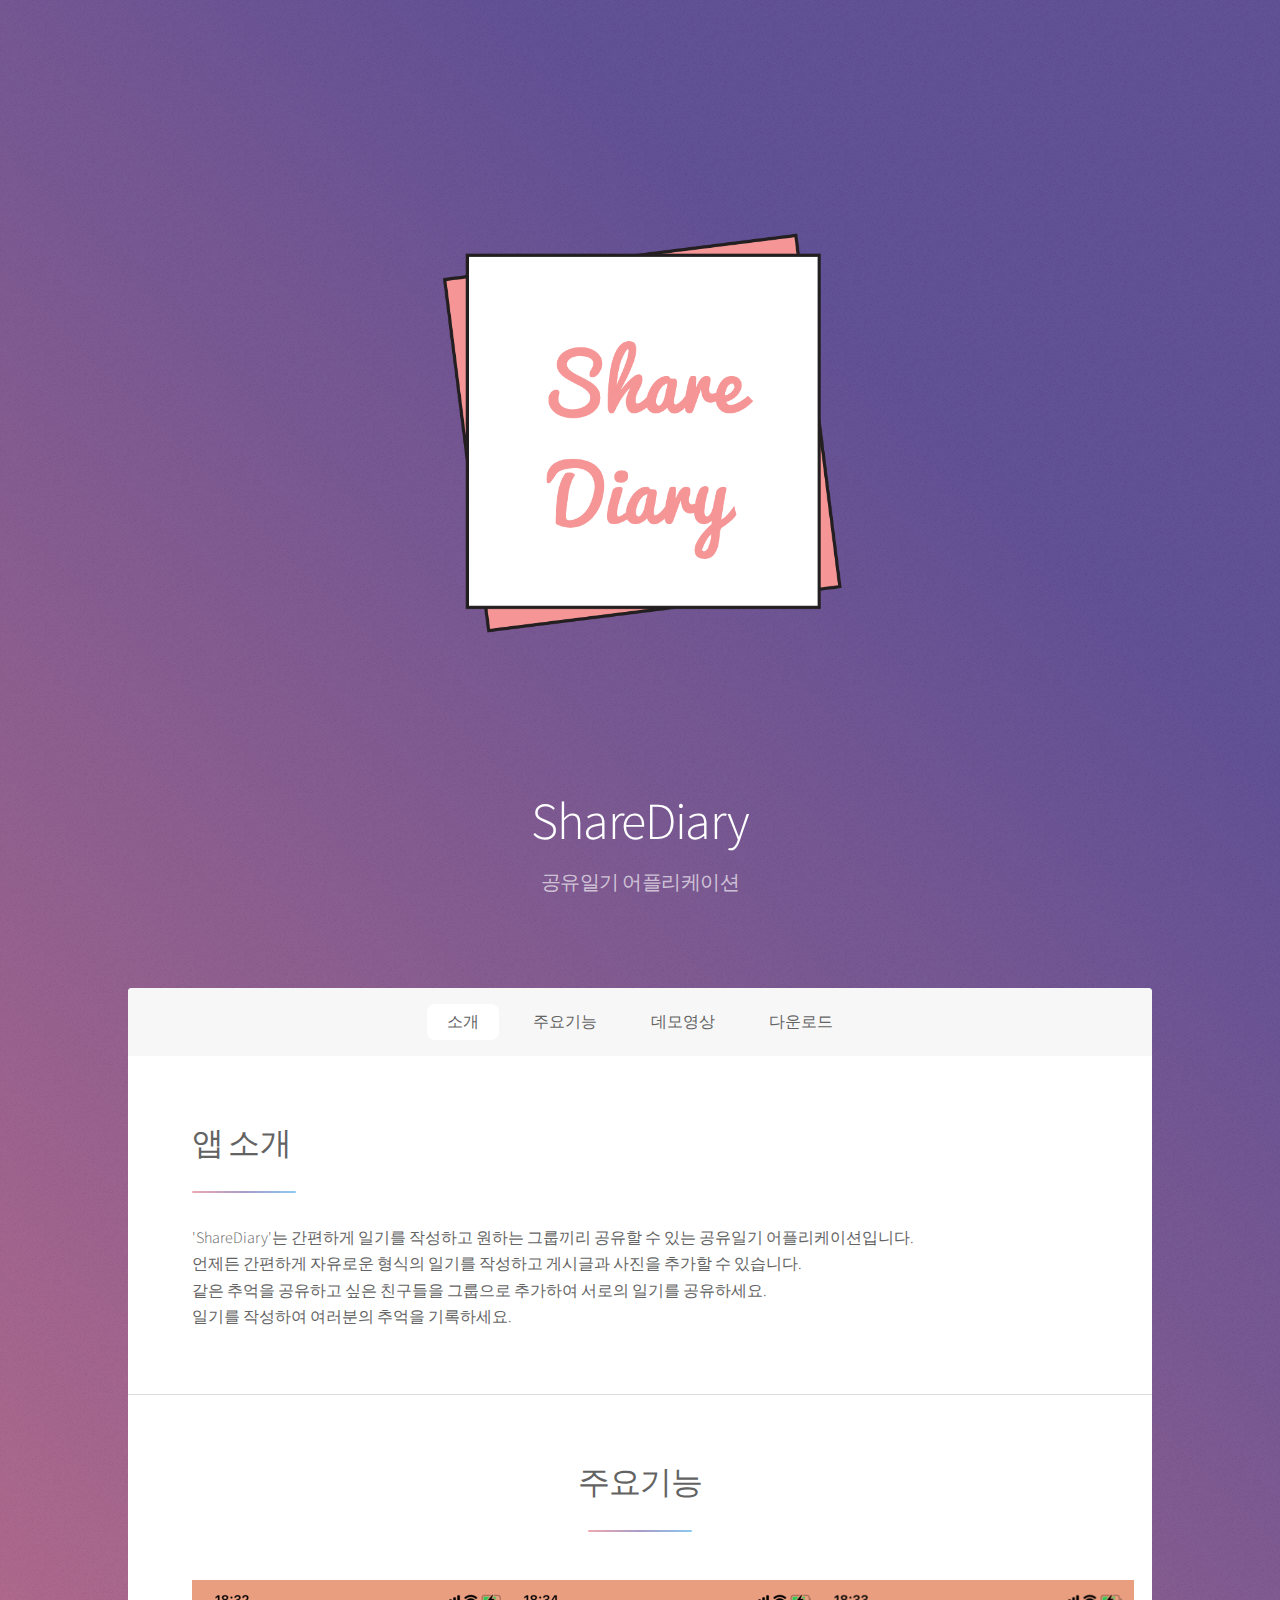
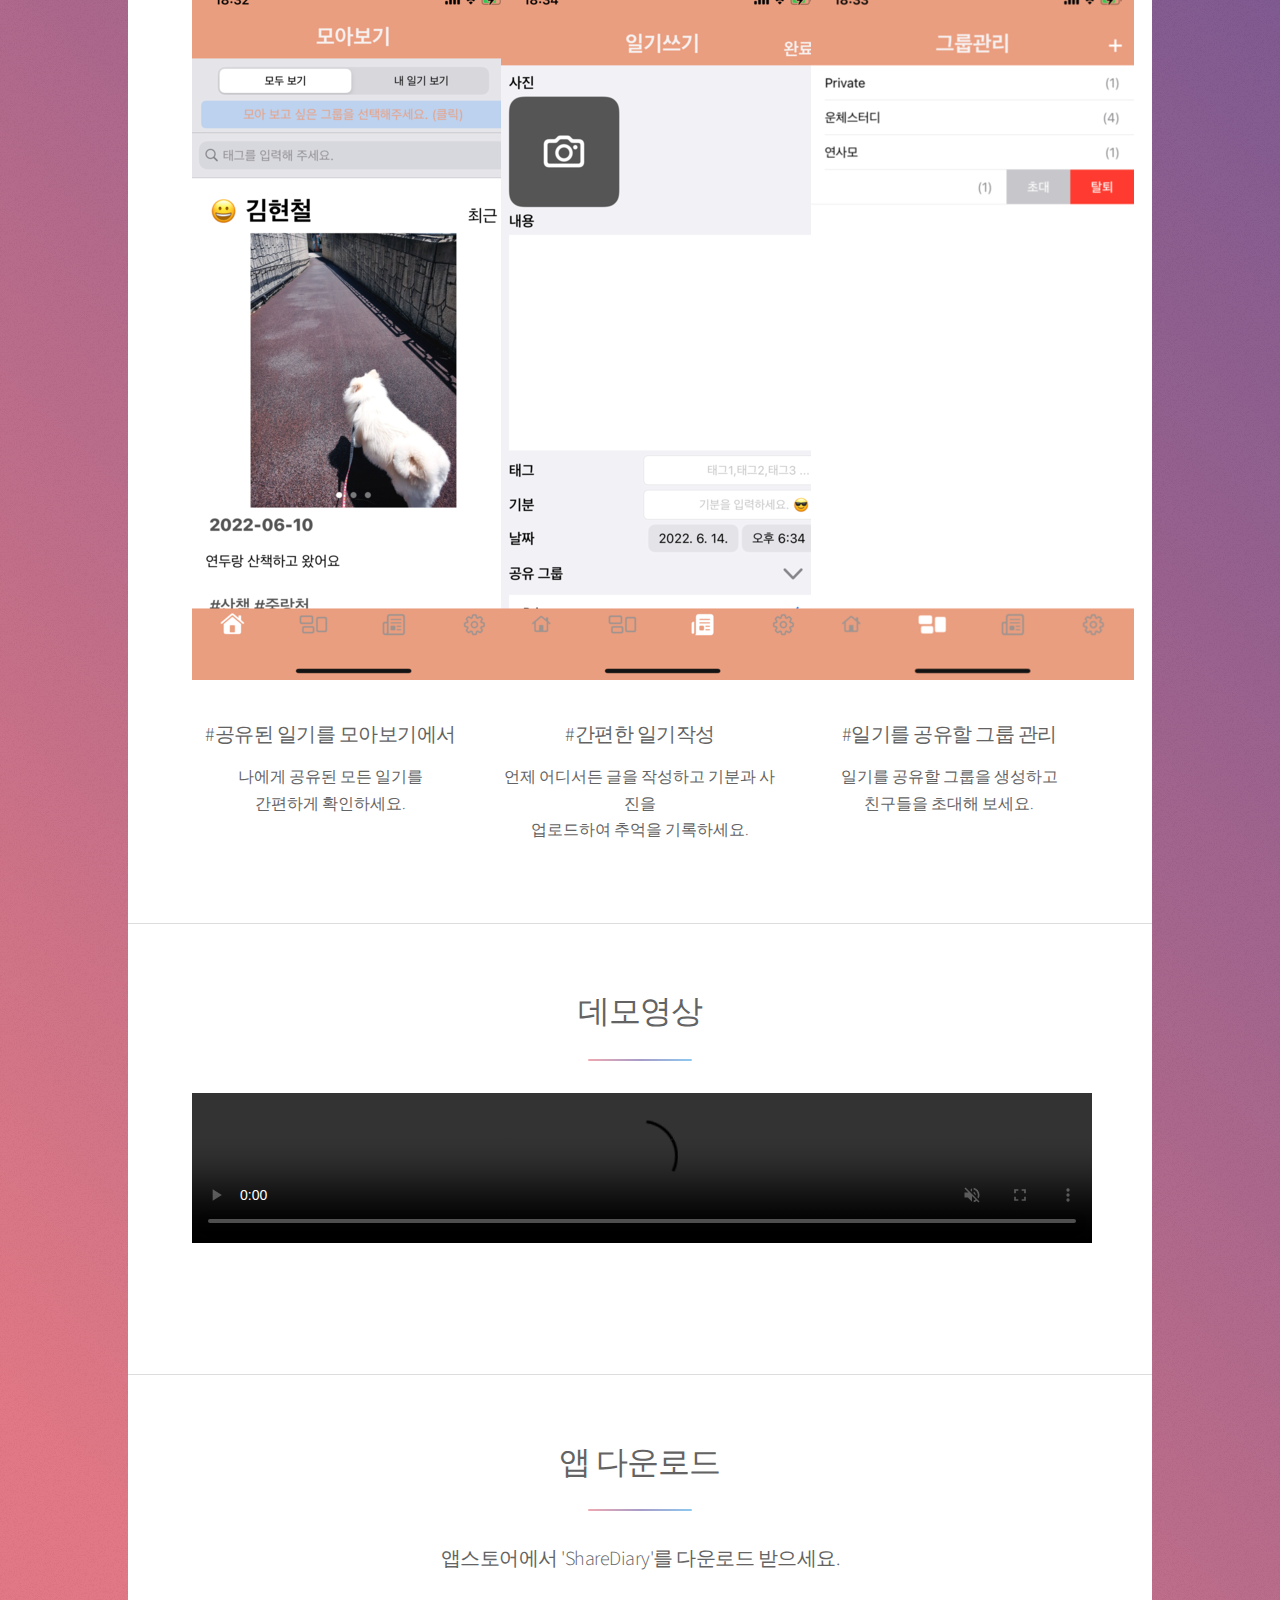
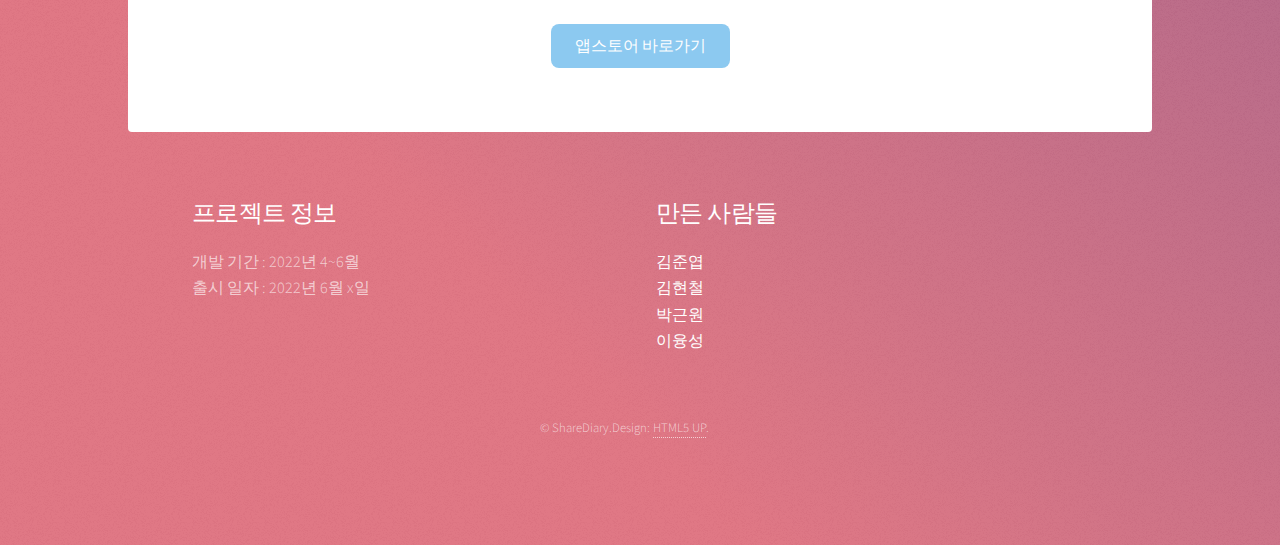
==== docs/index.html @ 9e8e5f3e "docs/html file commit" ====
<!DOCTYPE HTML>
<!--
	Stellar by HTML5 UP
	html5up.net | @ajlkn
	Free for personal and commercial use under the CCA 3.0 license (html5up.net/license)
-->
<html>
	<head>
		<title>ShareDiary</title>
		<meta charset="utf-8" />
		<meta name="viewport" content="width=device-width, initial-scale=1, user-scalable=no" />
		<link rel="stylesheet" href="assets/css/main.css" />
		<noscript><link rel="stylesheet" href="assets/css/noscript.css" /></noscript>
	</head>
	<body class="is-preload">
		<!-- Wrapper -->
			<div id="wrapper">

				<!-- Header -->
					<header id="header" class="alt">
						<span class="logo"><img src="images/appicon.png" alt="" /></span>
						<h1>ShareDiary</h1>
						<p>공유일기 어플리케이션</p>
					</header>

				<!-- Nav -->
					<nav id="nav">
						<ul>
							<li><a href="#intro" class="active">소개</a></li>
							<li><a href="#first">주요기능</a></li>
							<li><a href="#second">데모영상</a></li>
							<li><a href="#cta">다운로드</a></li>
						</ul>
					</nav>

				<!-- Main -->
					<div id="main">

						<!-- Introduction -->
							<section id="intro" class="main">
								<div class="spotlight">
									<div class="content">
										<header class="major">
											<h2>앱 소개</h2>
										</header>
										<p>'ShareDiary'는 간편하게 일기를 작성하고 원하는 그룹끼리 공유할 수 있는 공유일기 어플리케이션입니다.</br>
										언제든 간편하게 자유로운 형식의 일기를 작성하고 게시글과 사진을 추가할 수 있습니다.</br>
										같은 추억을 공유하고 싶은 친구들을 그룹으로 추가하여 서로의 일기를 공유하세요.</br>
										일기를 작성하여 여러분의 추억을 기록하세요.</br>
										</p>
										<!-- <ul class="actions">
											<li><a href="generic.html" class="button">Learn More</a></li>
										</ul> -->
									</div>
									<!-- <span class="image"><img src="images/titlelogotext.png" alt="" /></span> -->
								</div>
							</section>

						<!-- First Section -->
							<section id="first" class="main special">
								<header class="major">
									<h2>주요기능</h2>
								</header>
								<ul class="features">
									<li>
										<img src="images/home.png"></img>
										<p></p>
										<h3>#공유된 일기를 모아보기에서</h3>
										<p>나에게 공유된 모든 일기를</br> 간편하게 확인하세요.</br>
										</p>
									</li>
									<li>
										<img src="images/wright.png"></img>
										<p></p>
										<h3>#간편한 일기작성</h3>
										<p>언제 어디서든 글을 작성하고 기분과 사진을 </br>업로드하여 추억을 기록하세요.</br>
										</p>
									</li>
									<li>
										<img src="images/group.png"></img>
										<p></p>
										<h3>#일기를 공유할 그룹 관리</h3>
										<p>일기를 공유할 그룹을 생성하고</br>친구들을 초대해 보세요.</br>
										</p>
									</li>
								</ul>
								<footer class="major">
									<!-- <ul class="actions special">
										<li><a href="generic.html" class="button">Learn More</a></li>
									</ul> -->
								</footer>
							</section>

						<!-- Second Section -->
							<section id="second" class="main special">
								<header class="major">
									<h2>데모영상</h2>
									<p>
										<video src="images/ShareDiary_demo.mp4" muted="" controls="" loop="" width="900">
										</video>
									</p>
								<!-- </header>
								<ul class="statistics">
									<li class="style1">
										<span class="icon solid fa-code-branch"></span>
										<strong>9,999</strong> 장점1
									</li>
									<li class="style2">
										<span class="icon fa-folder-open"></span>
										<strong>9,999</strong> 장점2
									</li>
									<li class="style3">
										<span class="icon solid fa-signal"></span>
										<strong>9,999</strong> 장점3
									</li>
									<li class="style4">
										<span class="icon solid fa-laptop"></span>
										<strong>9,999</strong> 장점4
									</li>
									<li class="style5">
										<span class="icon fa-gem"></span>
										<strong>9,999</strong> 장점5
									</li>
								</ul> -->
								<p class="content"></p>
								<footer class="major">
									<!-- <ul class="actions special">
										<li><a href="generic.html" class="button">Learn More</a></li>
									</ul> -->
								</footer>
							</section>

						<!-- Get Started -->
							<section id="cta" class="main special">
								<header class="major">
									<h2>앱 다운로드</h2>
									<p>앱스토어에서 'ShareDiary'를 다운로드 받으세요.</br>
								</header>
								<footer class="major">
									<ul class="actions special">
										<li><a href="https://www.apple.com/kr/app-store/" class="button primary">앱스토어 바로가기</a></li>
										<!-- <li><a href="generic.html" class="button">추가정보(없음)</a></li> -->
									</ul>
								</footer>
							</section>

					</div>

				<!-- Footer -->
					<footer id="footer">
						<section>
							<h2>프로젝트 정보</h2>
							<p>개발 기간 : 2022년 4~6월</br>
							출시 일자 : 2022년 6월 x일 
							</p>
							<!-- <ul class="actions">
								<li><a href="generic.html" class="button">Learn More</a></li>
							</ul> -->
						</section>
						<section>
							<h2>만든 사람들</h2>
							<dl class="alt">
								<dt>김준엽</dt>
								<dt>김현철</dt>
								<dt>박근원</dt>
								<dt>이융성</dt>
							</dl>
							<ul class="icons">
								<!-- <li><a href="#" class="icon brands fa-twitter alt"><span class="label">Twitter</span></a></li>
								<li><a href="#" class="icon brands fa-facebook-f alt"><span class="label">Facebook</span></a></li>
								<li><a href="#" class="icon brands fa-instagram alt"><span class="label">Instagram</span></a></li> -->
								<!-- <li><a href="#" class="icon brands fa-github alt"><span class="label">GitHub</span></a></li> -->
								<!-- <li><a href="#" class="icon brands fa-dribbble alt"><span class="label">Dribbble</span></a></li> -->
							</ul>
						</section>
						<p class="copyright">&copy; ShareDiary.Design: <a href="https://html5up.net">HTML5 UP</a>.</p>
					</footer>

			</div>

		<!-- Scripts -->
			<script src="assets/js/jquery.min.js"></script>
			<script src="assets/js/jquery.scrollex.min.js"></script>
			<script src="assets/js/jquery.scrolly.min.js"></script>
			<script src="assets/js/browser.min.js"></script>
			<script src="assets/js/breakpoints.min.js"></script>
			<script src="assets/js/util.js"></script>
			<script src="assets/js/main.js"></script>

	</body>
</html>
---- docs/assets/css/main.css ----
@import url(fontawesome-all.min.css);
@import 'https://fonts.googleapis.com/css?family=Source+Sans+Pro:300,400';

/*
	Stellar by HTML5 UP
	html5up.net | @ajlkn
	Free for personal and commercial use under the CCA 3.0 license (html5up.net/license)
*/

html, body, div, span, applet, object,
iframe, h1, h2, h3, h4, h5, h6, p, blockquote,
pre, a, abbr, acronym, address, big, cite,
code, del, dfn, em, img, ins, kbd, q, s, samp,
small, strike, strong, sub, sup, tt, var, b,
u, i, center, dl, dt, dd, ol, ul, li, fieldset,
form, label, legend, table, caption, tbody,
tfoot, thead, tr, th, td, article, aside,
canvas, details, embed, figure, figcaption,
footer, header, hgroup, menu, nav, output, ruby,
section, summary, time, mark, audio, video {
	margin: 0;
	padding: 0;
	/* border: 0; */
	font-size: 100%;
	font: inherit;
	vertical-align: baseline;
	}

article, aside, details, figcaption, figure,
footer, header, hgroup, menu, nav, section {
	display: block;}

body {
	line-height: 1;
}

ol, ul {
	list-style: none;
}

blockquote, q {
	quotes: none;
}

	blockquote:before, blockquote:after, q:before, q:after {
		content: '';
		content: none;
	}

table {
	border-collapse: collapse;
	border-spacing: 0;
}

body {
	-webkit-text-size-adjust: none;
}

mark {
	background-color: transparent;
	color: inherit;
}

input::-moz-focus-inner {
	border: 0;
	padding: 0;
}

input, select, textarea {
	-moz-appearance: none;
	-webkit-appearance: none;
	-ms-appearance: none;
	appearance: none;
}

/* Basic */

	@-ms-viewport {
		width: device-width;
	}

	body {
		-ms-overflow-style: scrollbar;
	}

	@media screen and (max-width: 480px) {

		html, body {
			min-width: 320px;
		}

	}

	html {
		box-sizing: border-box;
	}

	*, *:before, *:after {
		box-sizing: inherit;
	}

	body {
		background-color: #935d8c;
		background-image: url("images/overlay.png"), -moz-linear-gradient(45deg, #e37682 15%, #5f4d93 85%);
		background-image: url("images/overlay.png"), -webkit-linear-gradient(45deg, #e37682 15%, #5f4d93 85%);
		background-image: url("images/overlay.png"), -ms-linear-gradient(45deg, #e37682 15%, #5f4d93 85%);
		background-image: url("images/overlay.png"), linear-gradient(45deg, #e37682 15%, #5f4d93 85%);
	}

		body.is-preload *, body.is-preload *:before, body.is-preload *:after {
			-moz-animation: none !important;
			-webkit-animation: none !important;
			-ms-animation: none !important;
			animation: none !important;
			-moz-transition: none !important;
			-webkit-transition: none !important;
			-ms-transition: none !important;
			transition: none !important;
		}

/* Type */

	body {
		background-color: rgb(255 255 255 / 50%);
		color: rgba(255, 255, 255, 0.65);
	}

	body, input, select, textarea {
		font-family: "Source Sans Pro", Helvetica, sans-serif;
		font-size: 17pt;
		font-weight: 300;
		line-height: 1.65;
	}

		@media screen and (max-width: 1680px) {

			body, input, select, textarea {
				font-size: 14pt;
			}

		}

		@media screen and (max-width: 1280px) {

			body, input, select, textarea {
				font-size: 12pt;
			}

		}

		@media screen and (max-width: 360px) {

			body, input, select, textarea {
				font-size: 11pt;
			}

		}

	a {
		-moz-transition: color 0.2s ease, border-bottom 0.2s ease;
		-webkit-transition: color 0.2s ease, border-bottom 0.2s ease;
		-ms-transition: color 0.2s ease, border-bottom 0.2s ease;
		transition: color 0.2s ease, border-bottom 0.2s ease;
		text-decoration: none;
		border-bottom: dotted 1px;
		color: inherit;
	}

		a:hover {
			border-bottom-color: transparent;
		}

	strong, b {
		font-weight: 400;
	}

	em, i {
		font-style: italic;
	}

	p {
		margin: 0 0 2em 0;
	}

		p.content {
			-moz-columns: 20em 2;
			-webkit-columns: 20em 2;
			-ms-columns: 20em 2;
			columns: 20em 2;
			-moz-column-gap: 2em;
			-webkit-column-gap: 2em;
			-ms-column-gap: 2em;
			column-gap: 2em;
			text-align: justify;
		}

	h1, h2, h3, h4, h5, h6 {
		font-weight: 300;
		line-height: 1.5;
		margin: 0 0 0.7em 0;
		letter-spacing: -0.025em;
	}

		h1 a, h2 a, h3 a, h4 a, h5 a, h6 a {
			color: inherit;
			text-decoration: none;
		}

	h1 {
		font-size: 2.5em;
		line-height: 1.2;
	}

	h2 {
		font-size: 1.5em;
	}

	h3 {
		font-size: 1.25em;
	}

	h4 {
		font-size: 1.1em;
	}

	h5 {
		font-size: 0.9em;
	}

	h6 {
		font-size: 0.7em;
	}

	@media screen and (max-width: 736px) {

		h1 {
			font-size: 2em;
		}

	}

	sub {
		font-size: 0.8em;
		position: relative;
		top: 0.5em;
	}

	sup {
		font-size: 0.8em;
		position: relative;
		top: -0.5em;
	}

	blockquote {
		border-left: solid 4px;
		font-style: italic;
		margin: 0 0 2em 0;
		padding: 0.5em 0 0.5em 2em;
	}

	code {
		border-radius: 8px;
		border: solid 1px;
		font-family: "Courier New", monospace;
		font-size: 0.9em;
		margin: 0 0.25em;
		padding: 0.25em 0.65em;
	}

	pre {
		-webkit-overflow-scrolling: touch;
		font-family: "Courier New", monospace;
		font-size: 0.9em;
		margin: 0 0 2em 0;
	}

		pre code {
			display: block;
			line-height: 1.75;
			padding: 1em 1.5em;
			overflow-x: auto;
		}

	hr {
		border: 0;
		border-bottom: solid 1px;
		margin: 2em 0;
	}

		hr.major {
			margin: 3em 0;
		}

	.align-left {
		text-align: left;
	}

	.align-center {
		text-align: center;
	}

	.align-right {
		text-align: right;
	}

	input, select, textarea {
		color: #ffffff;
	}

	a:hover {
		color: #ffffff;
	}

	strong, b {
		color: #ffffff;
	}

	h1, h2, h3, h4, h5, h6 {
		color: #ffffff;
	}

	blockquote {
		border-left-color: rgba(255, 255, 255, 0.35);
	}

	code {
		background: rgba(255, 255, 255, 0.075);
		border-color: rgba(255, 255, 255, 0.35);
	}

	hr {
		border-bottom-color: rgba(255, 255, 255, 0.35);
	}

/* Row */

	.row {
		display: flex;
		flex-wrap: wrap;
		box-sizing: border-box;
		align-items: stretch;
	}

		.row > * {
			box-sizing: border-box;
		}

		.row.gtr-uniform > * > :last-child {
			margin-bottom: 0;
		}

		.row.aln-left {
			justify-content: flex-start;
		}

		.row.aln-center {
			justify-content: center;
		}

		.row.aln-right {
			justify-content: flex-end;
		}

		.row.aln-top {
			align-items: flex-start;
		}

		.row.aln-middle {
			align-items: center;
		}

		.row.aln-bottom {
			align-items: flex-end;
		}

		.row > .imp {
			order: -1;
		}

		.row > .col-1 {
			width: 8.33333%;
		}

		.row > .off-1 {
			margin-left: 8.33333%;
		}

		.row > .col-2 {
			width: 16.66667%;
		}

		.row > .off-2 {
			margin-left: 16.66667%;
		}

		.row > .col-3 {
			width: 25%;
		}

		.row > .off-3 {
			margin-left: 25%;
		}

		.row > .col-4 {
			width: 33.33333%;
		}

		.row > .off-4 {
			margin-left: 33.33333%;
		}

		.row > .col-5 {
			width: 41.66667%;
		}

		.row > .off-5 {
			margin-left: 41.66667%;
		}

		.row > .col-6 {
			width: 50%;
		}

		.row > .off-6 {
			margin-left: 50%;
		}

		.row > .col-7 {
			width: 58.33333%;
		}

		.row > .off-7 {
			margin-left: 58.33333%;
		}

		.row > .col-8 {
			width: 66.66667%;
		}

		.row > .off-8 {
			margin-left: 66.66667%;
		}

		.row > .col-9 {
			width: 75%;
		}

		.row > .off-9 {
			margin-left: 75%;
		}

		.row > .col-10 {
			width: 83.33333%;
		}

		.row > .off-10 {
			margin-left: 83.33333%;
		}

		.row > .col-11 {
			width: 91.66667%;
		}

		.row > .off-11 {
			margin-left: 91.66667%;
		}

		.row > .col-12 {
			width: 100%;
		}

		.row > .off-12 {
			margin-left: 100%;
		}

		.row.gtr-0 {
			margin-top: 0;
			margin-left: 0em;
		}

			.row.gtr-0 > * {
				padding: 0 0 0 0em;
			}

			.row.gtr-0.gtr-uniform {
				margin-top: 0em;
			}

				.row.gtr-0.gtr-uniform > * {
					padding-top: 0em;
				}

		.row.gtr-25 {
			margin-top: 0;
			margin-left: -0.375em;
		}

			.row.gtr-25 > * {
				padding: 0 0 0 0.375em;
			}

			.row.gtr-25.gtr-uniform {
				margin-top: -0.375em;
			}

				.row.gtr-25.gtr-uniform > * {
					padding-top: 0.375em;
				}

		.row.gtr-50 {
			margin-top: 0;
			margin-left: -0.75em;
		}

			.row.gtr-50 > * {
				padding: 0 0 0 0.75em;
			}

			.row.gtr-50.gtr-uniform {
				margin-top: -0.75em;
			}

				.row.gtr-50.gtr-uniform > * {
					padding-top: 0.75em;
				}

		.row {
			margin-top: 0;
			margin-left: -1.5em;
		}

			.row > * {
				padding: 0 0 0 1.5em;
			}

			.row.gtr-uniform {
				margin-top: -1.5em;
			}

				.row.gtr-uniform > * {
					padding-top: 1.5em;
				}

		.row.gtr-150 {
			margin-top: 0;
			margin-left: -2.25em;
		}

			.row.gtr-150 > * {
				padding: 0 0 0 2.25em;
			}

			.row.gtr-150.gtr-uniform {
				margin-top: -2.25em;
			}

				.row.gtr-150.gtr-uniform > * {
					padding-top: 2.25em;
				}

		.row.gtr-200 {
			margin-top: 0;
			margin-left: -3em;
		}

			.row.gtr-200 > * {
				padding: 0 0 0 3em;
			}

			.row.gtr-200.gtr-uniform {
				margin-top: -3em;
			}

				.row.gtr-200.gtr-uniform > * {
					padding-top: 3em;
				}

		@media screen and (max-width: 1680px) {

			.row {
				display: flex;
				flex-wrap: wrap;
				box-sizing: border-box;
				align-items: stretch;
			}

				.row > * {
					box-sizing: border-box;
				}

				.row.gtr-uniform > * > :last-child {
					margin-bottom: 0;
				}

				.row.aln-left {
					justify-content: flex-start;
				}

				.row.aln-center {
					justify-content: center;
				}

				.row.aln-right {
					justify-content: flex-end;
				}

				.row.aln-top {
					align-items: flex-start;
				}

				.row.aln-middle {
					align-items: center;
				}

				.row.aln-bottom {
					align-items: flex-end;
				}

				.row > .imp-xlarge {
					order: -1;
				}

				.row > .col-1-xlarge {
					width: 8.33333%;
				}

				.row > .off-1-xlarge {
					margin-left: 8.33333%;
				}

				.row > .col-2-xlarge {
					width: 16.66667%;
				}

				.row > .off-2-xlarge {
					margin-left: 16.66667%;
				}

				.row > .col-3-xlarge {
					width: 25%;
				}

				.row > .off-3-xlarge {
					margin-left: 25%;
				}

				.row > .col-4-xlarge {
					width: 33.33333%;
				}

				.row > .off-4-xlarge {
					margin-left: 33.33333%;
				}

				.row > .col-5-xlarge {
					width: 41.66667%;
				}

				.row > .off-5-xlarge {
					margin-left: 41.66667%;
				}

				.row > .col-6-xlarge {
					width: 50%;
				}

				.row > .off-6-xlarge {
					margin-left: 50%;
				}

				.row > .col-7-xlarge {
					width: 58.33333%;
				}

				.row > .off-7-xlarge {
					margin-left: 58.33333%;
				}

				.row > .col-8-xlarge {
					width: 66.66667%;
				}

				.row > .off-8-xlarge {
					margin-left: 66.66667%;
				}

				.row > .col-9-xlarge {
					width: 75%;
				}

				.row > .off-9-xlarge {
					margin-left: 75%;
				}

				.row > .col-10-xlarge {
					width: 83.33333%;
				}

				.row > .off-10-xlarge {
					margin-left: 83.33333%;
				}

				.row > .col-11-xlarge {
					width: 91.66667%;
				}

				.row > .off-11-xlarge {
					margin-left: 91.66667%;
				}

				.row > .col-12-xlarge {
					width: 100%;
				}

				.row > .off-12-xlarge {
					margin-left: 100%;
				}

				.row.gtr-0 {
					margin-top: 0;
					margin-left: 0em;
				}

					.row.gtr-0 > * {
						padding: 0 0 0 0em;
					}

					.row.gtr-0.gtr-uniform {
						margin-top: 0em;
					}

						.row.gtr-0.gtr-uniform > * {
							padding-top: 0em;
						}

				.row.gtr-25 {
					margin-top: 0;
					margin-left: -0.375em;
				}

					.row.gtr-25 > * {
						padding: 0 0 0 0.375em;
					}

					.row.gtr-25.gtr-uniform {
						margin-top: -0.375em;
					}

						.row.gtr-25.gtr-uniform > * {
							padding-top: 0.375em;
						}

				.row.gtr-50 {
					margin-top: 0;
					margin-left: -0.75em;
				}

					.row.gtr-50 > * {
						padding: 0 0 0 0.75em;
					}

					.row.gtr-50.gtr-uniform {
						margin-top: -0.75em;
					}

						.row.gtr-50.gtr-uniform > * {
							padding-top: 0.75em;
						}

				.row {
					margin-top: 0;
					margin-left: -1.5em;
				}

					.row > * {
						padding: 0 0 0 1.5em;
					}

					.row.gtr-uniform {
						margin-top: -1.5em;
					}

						.row.gtr-uniform > * {
							padding-top: 1.5em;
						}

				.row.gtr-150 {
					margin-top: 0;
					margin-left: -2.25em;
				}

					.row.gtr-150 > * {
						padding: 0 0 0 2.25em;
					}

					.row.gtr-150.gtr-uniform {
						margin-top: -2.25em;
					}

						.row.gtr-150.gtr-uniform > * {
							padding-top: 2.25em;
						}

				.row.gtr-200 {
					margin-top: 0;
					margin-left: -3em;
				}

					.row.gtr-200 > * {
						padding: 0 0 0 3em;
					}

					.row.gtr-200.gtr-uniform {
						margin-top: -3em;
					}

						.row.gtr-200.gtr-uniform > * {
							padding-top: 3em;
						}

		}

		@media screen and (max-width: 1280px) {

			.row {
				display: flex;
				flex-wrap: wrap;
				box-sizing: border-box;
				align-items: stretch;
			}

				.row > * {
					box-sizing: border-box;
				}

				.row.gtr-uniform > * > :last-child {
					margin-bottom: 0;
				}

				.row.aln-left {
					justify-content: flex-start;
				}

				.row.aln-center {
					justify-content: center;
				}

				.row.aln-right {
					justify-content: flex-end;
				}

				.row.aln-top {
					align-items: flex-start;
				}

				.row.aln-middle {
					align-items: center;
				}

				.row.aln-bottom {
					align-items: flex-end;
				}

				.row > .imp-large {
					order: -1;
				}

				.row > .col-1-large {
					width: 8.33333%;
				}

				.row > .off-1-large {
					margin-left: 8.33333%;
				}

				.row > .col-2-large {
					width: 16.66667%;
				}

				.row > .off-2-large {
					margin-left: 16.66667%;
				}

				.row > .col-3-large {
					width: 25%;
				}

				.row > .off-3-large {
					margin-left: 25%;
				}

				.row > .col-4-large {
					width: 33.33333%;
				}

				.row > .off-4-large {
					margin-left: 33.33333%;
				}

				.row > .col-5-large {
					width: 41.66667%;
				}

				.row > .off-5-large {
					margin-left: 41.66667%;
				}

				.row > .col-6-large {
					width: 50%;
				}

				.row > .off-6-large {
					margin-left: 50%;
				}

				.row > .col-7-large {
					width: 58.33333%;
				}

				.row > .off-7-large {
					margin-left: 58.33333%;
				}

				.row > .col-8-large {
					width: 66.66667%;
				}

				.row > .off-8-large {
					margin-left: 66.66667%;
				}

				.row > .col-9-large {
					width: 75%;
				}

				.row > .off-9-large {
					margin-left: 75%;
				}

				.row > .col-10-large {
					width: 83.33333%;
				}

				.row > .off-10-large {
					margin-left: 83.33333%;
				}

				.row > .col-11-large {
					width: 91.66667%;
				}

				.row > .off-11-large {
					margin-left: 91.66667%;
				}

				.row > .col-12-large {
					width: 100%;
				}

				.row > .off-12-large {
					margin-left: 100%;
				}

				.row.gtr-0 {
					margin-top: 0;
					margin-left: 0em;
				}

					.row.gtr-0 > * {
						padding: 0 0 0 0em;
					}

					.row.gtr-0.gtr-uniform {
						margin-top: 0em;
					}

						.row.gtr-0.gtr-uniform > * {
							padding-top: 0em;
						}

				.row.gtr-25 {
					margin-top: 0;
					margin-left: -0.375em;
				}

					.row.gtr-25 > * {
						padding: 0 0 0 0.375em;
					}

					.row.gtr-25.gtr-uniform {
						margin-top: -0.375em;
					}

						.row.gtr-25.gtr-uniform > * {
							padding-top: 0.375em;
						}

				.row.gtr-50 {
					margin-top: 0;
					margin-left: -0.75em;
				}

					.row.gtr-50 > * {
						padding: 0 0 0 0.75em;
					}

					.row.gtr-50.gtr-uniform {
						margin-top: -0.75em;
					}

						.row.gtr-50.gtr-uniform > * {
							padding-top: 0.75em;
						}

				.row {
					margin-top: 0;
					margin-left: -1.5em;
				}

					.row > * {
						padding: 0 0 0 1.5em;
					}

					.row.gtr-uniform {
						margin-top: -1.5em;
					}

						.row.gtr-uniform > * {
							padding-top: 1.5em;
						}

				.row.gtr-150 {
					margin-top: 0;
					margin-left: -2.25em;
				}

					.row.gtr-150 > * {
						padding: 0 0 0 2.25em;
					}

					.row.gtr-150.gtr-uniform {
						margin-top: -2.25em;
					}

						.row.gtr-150.gtr-uniform > * {
							padding-top: 2.25em;
						}

				.row.gtr-200 {
					margin-top: 0;
					margin-left: -3em;
				}

					.row.gtr-200 > * {
						padding: 0 0 0 3em;
					}

					.row.gtr-200.gtr-uniform {
						margin-top: -3em;
					}

						.row.gtr-200.gtr-uniform > * {
							padding-top: 3em;
						}

		}

		@media screen and (max-width: 980px) {

			.row {
				display: flex;
				flex-wrap: wrap;
				box-sizing: border-box;
				align-items: stretch;
			}

				.row > * {
					box-sizing: border-box;
				}

				.row.gtr-uniform > * > :last-child {
					margin-bottom: 0;
				}

				.row.aln-left {
					justify-content: flex-start;
				}

				.row.aln-center {
					justify-content: center;
				}

				.row.aln-right {
					justify-content: flex-end;
				}

				.row.aln-top {
					align-items: flex-start;
				}

				.row.aln-middle {
					align-items: center;
				}

				.row.aln-bottom {
					align-items: flex-end;
				}

				.row > .imp-medium {
					order: -1;
				}

				.row > .col-1-medium {
					width: 8.33333%;
				}

				.row > .off-1-medium {
					margin-left: 8.33333%;
				}

				.row > .col-2-medium {
					width: 16.66667%;
				}

				.row > .off-2-medium {
					margin-left: 16.66667%;
				}

				.row > .col-3-medium {
					width: 25%;
				}

				.row > .off-3-medium {
					margin-left: 25%;
				}

				.row > .col-4-medium {
					width: 33.33333%;
				}

				.row > .off-4-medium {
					margin-left: 33.33333%;
				}

				.row > .col-5-medium {
					width: 41.66667%;
				}

				.row > .off-5-medium {
					margin-left: 41.66667%;
				}

				.row > .col-6-medium {
					width: 50%;
				}

				.row > .off-6-medium {
					margin-left: 50%;
				}

				.row > .col-7-medium {
					width: 58.33333%;
				}

				.row > .off-7-medium {
					margin-left: 58.33333%;
				}

				.row > .col-8-medium {
					width: 66.66667%;
				}

				.row > .off-8-medium {
					margin-left: 66.66667%;
				}

				.row > .col-9-medium {
					width: 75%;
				}

				.row > .off-9-medium {
					margin-left: 75%;
				}

				.row > .col-10-medium {
					width: 83.33333%;
				}

				.row > .off-10-medium {
					margin-left: 83.33333%;
				}

				.row > .col-11-medium {
					width: 91.66667%;
				}

				.row > .off-11-medium {
					margin-left: 91.66667%;
				}

				.row > .col-12-medium {
					width: 100%;
				}

				.row > .off-12-medium {
					margin-left: 100%;
				}

				.row.gtr-0 {
					margin-top: 0;
					margin-left: 0em;
				}

					.row.gtr-0 > * {
						padding: 0 0 0 0em;
					}

					.row.gtr-0.gtr-uniform {
						margin-top: 0em;
					}

						.row.gtr-0.gtr-uniform > * {
							padding-top: 0em;
						}

				.row.gtr-25 {
					margin-top: 0;
					margin-left: -0.375em;
				}

					.row.gtr-25 > * {
						padding: 0 0 0 0.375em;
					}

					.row.gtr-25.gtr-uniform {
						margin-top: -0.375em;
					}

						.row.gtr-25.gtr-uniform > * {
							padding-top: 0.375em;
						}

				.row.gtr-50 {
					margin-top: 0;
					margin-left: -0.75em;
				}

					.row.gtr-50 > * {
						padding: 0 0 0 0.75em;
					}

					.row.gtr-50.gtr-uniform {
						margin-top: -0.75em;
					}

						.row.gtr-50.gtr-uniform > * {
							padding-top: 0.75em;
						}

				.row {
					margin-top: 0;
					margin-left: -1.5em;
				}

					.row > * {
						padding: 0 0 0 1.5em;
					}

					.row.gtr-uniform {
						margin-top: -1.5em;
					}

						.row.gtr-uniform > * {
							padding-top: 1.5em;
						}

				.row.gtr-150 {
					margin-top: 0;
					margin-left: -2.25em;
				}

					.row.gtr-150 > * {
						padding: 0 0 0 2.25em;
					}

					.row.gtr-150.gtr-uniform {
						margin-top: -2.25em;
					}

						.row.gtr-150.gtr-uniform > * {
							padding-top: 2.25em;
						}

				.row.gtr-200 {
					margin-top: 0;
					margin-left: -3em;
				}

					.row.gtr-200 > * {
						padding: 0 0 0 3em;
					}

					.row.gtr-200.gtr-uniform {
						margin-top: -3em;
					}

						.row.gtr-200.gtr-uniform > * {
							padding-top: 3em;
						}

		}

		@media screen and (max-width: 736px) {

			.row {
				display: flex;
				flex-wrap: wrap;
				box-sizing: border-box;
				align-items: stretch;
			}

				.row > * {
					box-sizing: border-box;
				}

				.row.gtr-uniform > * > :last-child {
					margin-bottom: 0;
				}

				.row.aln-left {
					justify-content: flex-start;
				}

				.row.aln-center {
					justify-content: center;
				}

				.row.aln-right {
					justify-content: flex-end;
				}

				.row.aln-top {
					align-items: flex-start;
				}

				.row.aln-middle {
					align-items: center;
				}

				.row.aln-bottom {
					align-items: flex-end;
				}

				.row > .imp-small {
					order: -1;
				}

				.row > .col-1-small {
					width: 8.33333%;
				}

				.row > .off-1-small {
					margin-left: 8.33333%;
				}

				.row > .col-2-small {
					width: 16.66667%;
				}

				.row > .off-2-small {
					margin-left: 16.66667%;
				}

				.row > .col-3-small {
					width: 25%;
				}

				.row > .off-3-small {
					margin-left: 25%;
				}

				.row > .col-4-small {
					width: 33.33333%;
				}

				.row > .off-4-small {
					margin-left: 33.33333%;
				}

				.row > .col-5-small {
					width: 41.66667%;
				}

				.row > .off-5-small {
					margin-left: 41.66667%;
				}

				.row > .col-6-small {
					width: 50%;
				}

				.row > .off-6-small {
					margin-left: 50%;
				}

				.row > .col-7-small {
					width: 58.33333%;
				}

				.row > .off-7-small {
					margin-left: 58.33333%;
				}

				.row > .col-8-small {
					width: 66.66667%;
				}

				.row > .off-8-small {
					margin-left: 66.66667%;
				}

				.row > .col-9-small {
					width: 75%;
				}

				.row > .off-9-small {
					margin-left: 75%;
				}

				.row > .col-10-small {
					width: 83.33333%;
				}

				.row > .off-10-small {
					margin-left: 83.33333%;
				}

				.row > .col-11-small {
					width: 91.66667%;
				}

				.row > .off-11-small {
					margin-left: 91.66667%;
				}

				.row > .col-12-small {
					width: 100%;
				}

				.row > .off-12-small {
					margin-left: 100%;
				}

				.row.gtr-0 {
					margin-top: 0;
					margin-left: 0em;
				}

					.row.gtr-0 > * {
						padding: 0 0 0 0em;
					}

					.row.gtr-0.gtr-uniform {
						margin-top: 0em;
					}

						.row.gtr-0.gtr-uniform > * {
							padding-top: 0em;
						}

				.row.gtr-25 {
					margin-top: 0;
					margin-left: -0.25em;
				}

					.row.gtr-25 > * {
						padding: 0 0 0 0.25em;
					}

					.row.gtr-25.gtr-uniform {
						margin-top: -0.25em;
					}

						.row.gtr-25.gtr-uniform > * {
							padding-top: 0.25em;
						}

				.row.gtr-50 {
					margin-top: 0;
					margin-left: -0.5em;
				}

					.row.gtr-50 > * {
						padding: 0 0 0 0.5em;
					}

					.row.gtr-50.gtr-uniform {
						margin-top: -0.5em;
					}

						.row.gtr-50.gtr-uniform > * {
							padding-top: 0.5em;
						}

				.row {
					margin-top: 0;
					margin-left: -1em;
				}

					.row > * {
						padding: 0 0 0 1em;
					}

					.row.gtr-uniform {
						margin-top: -1em;
					}

						.row.gtr-uniform > * {
							padding-top: 1em;
						}

				.row.gtr-150 {
					margin-top: 0;
					margin-left: -1.5em;
				}

					.row.gtr-150 > * {
						padding: 0 0 0 1.5em;
					}

					.row.gtr-150.gtr-uniform {
						margin-top: -1.5em;
					}

						.row.gtr-150.gtr-uniform > * {
							padding-top: 1.5em;
						}

				.row.gtr-200 {
					margin-top: 0;
					margin-left: -2em;
				}

					.row.gtr-200 > * {
						padding: 0 0 0 2em;
					}

					.row.gtr-200.gtr-uniform {
						margin-top: -2em;
					}

						.row.gtr-200.gtr-uniform > * {
							padding-top: 2em;
						}

		}

		@media screen and (max-width: 480px) {

			.row {
				display: flex;
				flex-wrap: wrap;
				box-sizing: border-box;
				align-items: stretch;
			}

				.row > * {
					box-sizing: border-box;
				}

				.row.gtr-uniform > * > :last-child {
					margin-bottom: 0;
				}

				.row.aln-left {
					justify-content: flex-start;
				}

				.row.aln-center {
					justify-content: center;
				}

				.row.aln-right {
					justify-content: flex-end;
				}

				.row.aln-top {
					align-items: flex-start;
				}

				.row.aln-middle {
					align-items: center;
				}

				.row.aln-bottom {
					align-items: flex-end;
				}

				.row > .imp-xsmall {
					order: -1;
				}

				.row > .col-1-xsmall {
					width: 8.33333%;
				}

				.row > .off-1-xsmall {
					margin-left: 8.33333%;
				}

				.row > .col-2-xsmall {
					width: 16.66667%;
				}

				.row > .off-2-xsmall {
					margin-left: 16.66667%;
				}

				.row > .col-3-xsmall {
					width: 25%;
				}

				.row > .off-3-xsmall {
					margin-left: 25%;
				}

				.row > .col-4-xsmall {
					width: 33.33333%;
				}

				.row > .off-4-xsmall {
					margin-left: 33.33333%;
				}

				.row > .col-5-xsmall {
					width: 41.66667%;
				}

				.row > .off-5-xsmall {
					margin-left: 41.66667%;
				}

				.row > .col-6-xsmall {
					width: 50%;
				}

				.row > .off-6-xsmall {
					margin-left: 50%;
				}

				.row > .col-7-xsmall {
					width: 58.33333%;
				}

				.row > .off-7-xsmall {
					margin-left: 58.33333%;
				}

				.row > .col-8-xsmall {
					width: 66.66667%;
				}

				.row > .off-8-xsmall {
					margin-left: 66.66667%;
				}

				.row > .col-9-xsmall {
					width: 75%;
				}

				.row > .off-9-xsmall {
					margin-left: 75%;
				}

				.row > .col-10-xsmall {
					width: 83.33333%;
				}

				.row > .off-10-xsmall {
					margin-left: 83.33333%;
				}

				.row > .col-11-xsmall {
					width: 91.66667%;
				}

				.row > .off-11-xsmall {
					margin-left: 91.66667%;
				}

				.row > .col-12-xsmall {
					width: 100%;
				}

				.row > .off-12-xsmall {
					margin-left: 100%;
				}

				.row.gtr-0 {
					margin-top: 0;
					margin-left: 0em;
				}

					.row.gtr-0 > * {
						padding: 0 0 0 0em;
					}

					.row.gtr-0.gtr-uniform {
						margin-top: 0em;
					}

						.row.gtr-0.gtr-uniform > * {
							padding-top: 0em;
						}

				.row.gtr-25 {
					margin-top: 0;
					margin-left: -0.3125em;
				}

					.row.gtr-25 > * {
						padding: 0 0 0 0.3125em;
					}

					.row.gtr-25.gtr-uniform {
						margin-top: -0.3125em;
					}

						.row.gtr-25.gtr-uniform > * {
							padding-top: 0.3125em;
						}

				.row.gtr-50 {
					margin-top: 0;
					margin-left: -0.625em;
				}

					.row.gtr-50 > * {
						padding: 0 0 0 0.625em;
					}

					.row.gtr-50.gtr-uniform {
						margin-top: -0.625em;
					}

						.row.gtr-50.gtr-uniform > * {
							padding-top: 0.625em;
						}

				.row {
					margin-top: 0;
					margin-left: -1.25em;
				}

					.row > * {
						padding: 0 0 0 1.25em;
					}

					.row.gtr-uniform {
						margin-top: -1.25em;
					}

						.row.gtr-uniform > * {
							padding-top: 1.25em;
						}

				.row.gtr-150 {
					margin-top: 0;
					margin-left: -1.875em;
				}

					.row.gtr-150 > * {
						padding: 0 0 0 1.875em;
					}

					.row.gtr-150.gtr-uniform {
						margin-top: -1.875em;
					}

						.row.gtr-150.gtr-uniform > * {
							padding-top: 1.875em;
						}

				.row.gtr-200 {
					margin-top: 0;
					margin-left: -2.5em;
				}

					.row.gtr-200 > * {
						padding: 0 0 0 2.5em;
					}

					.row.gtr-200.gtr-uniform {
						margin-top: -2.5em;
					}

						.row.gtr-200.gtr-uniform > * {
							padding-top: 2.5em;
						}

		}

/* Box */

	.box {
		border-radius: 8px;
		border: solid;
		margin-bottom: 2em;
		padding: 1.5em;
	}

		.box > :last-child,
		.box > :last-child > :last-child,
		.box > :last-child > :last-child > :last-child {
			margin-bottom: 0;
		}

		.box.alt {
			border: 0;
			border-radius: 0;
			padding: 0;
		}

	.box {
		border-color: rgba(255, 255, 255, 0.35);
	}

/* Button */

	input[type="submit"],
	input[type="reset"],
	input[type="button"],
	button,
	.button {
		-moz-appearance: none;
		-webkit-appearance: none;
		-ms-appearance: none;
		appearance: none;
		-moz-transition: background-color 0.2s ease-in-out, color 0.2s ease-in-out;
		-webkit-transition: background-color 0.2s ease-in-out, color 0.2s ease-in-out;
		-ms-transition: background-color 0.2s ease-in-out, color 0.2s ease-in-out;
		transition: background-color 0.2s ease-in-out, color 0.2s ease-in-out;
		border-radius: 8px;
		border: 0;
		cursor: pointer;
		display: inline-block;
		font-weight: 300;
		height: 2.75em;
		line-height: 2.75em;
		min-width: 9.25em;
		padding: 0 1.5em;
		text-align: center;
		text-decoration: none;
		white-space: nowrap;
	}

		input[type="submit"].icon,
		input[type="reset"].icon,
		input[type="button"].icon,
		button.icon,
		.button.icon {
			padding-left: 1.35em;
		}

			input[type="submit"].icon:before,
			input[type="reset"].icon:before,
			input[type="button"].icon:before,
			button.icon:before,
			.button.icon:before {
				margin-right: 0.5em;
			}

		input[type="submit"].fit,
		input[type="reset"].fit,
		input[type="button"].fit,
		button.fit,
		.button.fit {
			width: 100%;
		}

		input[type="submit"].small,
		input[type="reset"].small,
		input[type="button"].small,
		button.small,
		.button.small {
			font-size: 0.8em;
		}

		input[type="submit"].large,
		input[type="reset"].large,
		input[type="button"].large,
		button.large,
		.button.large {
			font-size: 1.35em;
		}

		input[type="submit"].disabled, input[type="submit"]:disabled,
		input[type="reset"].disabled,
		input[type="reset"]:disabled,
		input[type="button"].disabled,
		input[type="button"]:disabled,
		button.disabled,
		button:disabled,
		.button.disabled,
		.button:disabled {
			pointer-events: none;
			opacity: 0.25;
		}

		@media screen and (max-width: 736px) {

			input[type="submit"],
			input[type="reset"],
			input[type="button"],
			button,
			.button {
				min-width: 0;
			}

		}

	input[type="submit"],
	input[type="reset"],
	input[type="button"],
	button,
	.button {
		background-color: transparent;
		box-shadow: inset 0 0 0 1px rgba(255, 255, 255, 0.35);
		color: #ffffff !important;
	}

		input[type="submit"]:hover,
		input[type="reset"]:hover,
		input[type="button"]:hover,
		button:hover,
		.button:hover {
			background-color: rgba(255, 255, 255, 0.075);
		}

		input[type="submit"]:active,
		input[type="reset"]:active,
		input[type="button"]:active,
		button:active,
		.button:active {
			background-color: rgba(255, 255, 255, 0.2);
		}

		input[type="submit"].icon:before,
		input[type="reset"].icon:before,
		input[type="button"].icon:before,
		button.icon:before,
		.button.icon:before {
			color: rgba(255, 255, 255, 0.5);
		}

		input[type="submit"].primary,
		input[type="reset"].primary,
		input[type="button"].primary,
		button.primary,
		.button.primary {
			background-color: #8cc9f0;
			color: #ffffff !important;
			box-shadow: none;
		}

			input[type="submit"].primary:hover,
			input[type="reset"].primary:hover,
			input[type="button"].primary:hover,
			button.primary:hover,
			.button.primary:hover {
				background-color: #9acff2;
			}

			input[type="submit"].primary:active,
			input[type="reset"].primary:active,
			input[type="button"].primary:active,
			button.primary:active,
			.button.primary:active {
				background-color: #7ec3ee;
			}

			input[type="submit"].primary.icon:before,
			input[type="reset"].primary.icon:before,
			input[type="button"].primary.icon:before,
			button.primary.icon:before,
			.button.primary.icon:before {
				color: #ffffff !important;
			}

/* Form */

	form {
		margin: 0 0 2em 0;
	}

	label {
		display: block;
		font-size: 0.9em;
		font-weight: 400;
		margin: 0 0 1em 0;
	}

	input[type="text"],
	input[type="password"],
	input[type="email"],
	select,
	textarea {
		-moz-appearance: none;
		-webkit-appearance: none;
		-ms-appearance: none;
		appearance: none;
		border-radius: 8px;
		border: solid 1px;
		color: inherit;
		display: block;
		outline: 0;
		padding: 0 1em;
		text-decoration: none;
		width: 100%;
	}

		input[type="text"]:invalid,
		input[type="password"]:invalid,
		input[type="email"]:invalid,
		select:invalid,
		textarea:invalid {
			box-shadow: none;
		}

	select {
		background-size: 1.25rem;
		background-repeat: no-repeat;
		background-position: calc(100% - 1rem) center;
		height: 2.75em;
		padding-right: 2.75em;
		text-overflow: ellipsis;
	}

		select:focus::-ms-value {
			background-color: transparent;
		}

		select::-ms-expand {
			display: none;
		}

	input[type="text"],
	input[type="password"],
	input[type="email"],
	select {
		height: 2.75em;
	}

	textarea {
		padding: 0.75em 1em;
	}

	input[type="checkbox"],
	input[type="radio"] {
		-moz-appearance: none;
		-webkit-appearance: none;
		-ms-appearance: none;
		appearance: none;
		display: block;
		float: left;
		margin-right: -2em;
		opacity: 0;
		width: 1em;
		z-index: -1;
	}

		input[type="checkbox"] + label,
		input[type="radio"] + label {
			text-decoration: none;
			cursor: pointer;
			display: inline-block;
			font-size: 1em;
			font-weight: 300;
			padding-left: 2.4em;
			padding-right: 0.75em;
			position: relative;
		}

			input[type="checkbox"] + label:before,
			input[type="radio"] + label:before {
				-moz-osx-font-smoothing: grayscale;
				-webkit-font-smoothing: antialiased;
				display: inline-block;
				font-style: normal;
				font-variant: normal;
				text-rendering: auto;
				line-height: 1;
				text-transform: none !important;
				font-family: 'Font Awesome 5 Free';
				font-weight: 900;
			}

			input[type="checkbox"] + label:before,
			input[type="radio"] + label:before {
				border-radius: 8px;
				border: solid 1px;
				content: '';
				display: inline-block;
				font-size: 0.8em;
				height: 2.0625em;
				left: 0;
				line-height: 2.0625em;
				position: absolute;
				text-align: center;
				top: 0;
				width: 2.0625em;
			}

		input[type="checkbox"]:checked + label:before,
		input[type="radio"]:checked + label:before {
			content: '\f00c';
		}

	input[type="checkbox"] + label:before {
		border-radius: 8px;
	}

	input[type="radio"] + label:before {
		border-radius: 100%;
	}

	::-webkit-input-placeholder {
		opacity: 1.0;
	}

	:-moz-placeholder {
		opacity: 1.0;
	}

	::-moz-placeholder {
		opacity: 1.0;
	}

	:-ms-input-placeholder {
		opacity: 1.0;
	}

	label {
		color: #ffffff;
	}

	input[type="text"],
	input[type="password"],
	input[type="email"],
	select,
	textarea {
		background-color: rgba(255, 255, 255, 0.075);
		border-color: rgba(255, 255, 255, 0.35);
	}

		input[type="text"]:focus,
		input[type="password"]:focus,
		input[type="email"]:focus,
		select:focus,
		textarea:focus {
			border-color: #8cc9f0;
			box-shadow: 0 0 0 1px #8cc9f0;
		}

	select {
		background-image: url("data:image/svg+xml;charset=utf8,%3Csvg xmlns='http://www.w3.org/2000/svg' width='40' height='40' preserveAspectRatio='none' viewBox='0 0 40 40'%3E%3Cpath d='M9.4,12.3l10.4,10.4l10.4-10.4c0.2-0.2,0.5-0.4,0.9-0.4c0.3,0,0.6,0.1,0.9,0.4l3.3,3.3c0.2,0.2,0.4,0.5,0.4,0.9 c0,0.4-0.1,0.6-0.4,0.9L20.7,31.9c-0.2,0.2-0.5,0.4-0.9,0.4c-0.3,0-0.6-0.1-0.9-0.4L4.3,17.3c-0.2-0.2-0.4-0.5-0.4-0.9 c0-0.4,0.1-0.6,0.4-0.9l3.3-3.3c0.2-0.2,0.5-0.4,0.9-0.4S9.1,12.1,9.4,12.3z' fill='rgba(255, 255, 255, 0.35)' /%3E%3C/svg%3E");
	}

		select option {
			color: #ffffff;
			background: #935d8c;
		}

	input[type="checkbox"] + label,
	input[type="radio"] + label {
		color: rgba(255, 255, 255, 0.65);
	}

		input[type="checkbox"] + label:before,
		input[type="radio"] + label:before {
			background: rgba(255, 255, 255, 0.075);
			border-color: rgba(255, 255, 255, 0.35);
		}

	input[type="checkbox"]:checked + label:before,
	input[type="radio"]:checked + label:before {
		background-color: #ffffff;
		border-color: #ffffff;
		color: #935d8c;
	}

	input[type="checkbox"]:focus + label:before,
	input[type="radio"]:focus + label:before {
		border-color: #8cc9f0;
		box-shadow: 0 0 0 1px #8cc9f0;
	}

	::-webkit-input-placeholder {
		color: rgba(255, 255, 255, 0.5) !important;
	}

	:-moz-placeholder {
		color: rgba(255, 255, 255, 0.5) !important;
	}

	::-moz-placeholder {
		color: rgba(255, 255, 255, 0.5) !important;
	}

	:-ms-input-placeholder {
		color: rgba(255, 255, 255, 0.5) !important;
	}

	.formerize-placeholder {
		color: rgba(255, 255, 255, 0.5) !important;
	}

/* Icon */

	.icon {
		text-decoration: none;
		-moz-transition: background-color 0.2s ease-in-out, color 0.2s ease-in-out;
		-webkit-transition: background-color 0.2s ease-in-out, color 0.2s ease-in-out;
		-ms-transition: background-color 0.2s ease-in-out, color 0.2s ease-in-out;
		transition: background-color 0.2s ease-in-out, color 0.2s ease-in-out;
		border-bottom: none;
		position: relative;
	}

		.icon:before {
			-moz-osx-font-smoothing: grayscale;
			-webkit-font-smoothing: antialiased;
			display: inline-block;
			font-style: normal;
			font-variant: normal;
			text-rendering: auto;
			line-height: 1;
			text-transform: none !important;
			font-family: 'Font Awesome 5 Free';
			font-weight: 400;
		}

		.icon > .label {
			display: none;
		}

		.icon:before {
			line-height: solid;
		}

		.icon.solid:before {
			font-weight: 900;
		}

		.icon.brands:before {
			font-family: 'Font Awesome 5 Brands';
		}

		.icon.major {
			border: solid 1px;
			display: inline-block;
			border-radius: 100%;
			padding: 0.65em;
			margin: 0 0 2em 0;
			cursor: default;
		}

			.icon.major:before {
				display: inline-block;
				font-size: 6.25rem;
				width: 2.25em;
				height: 2.25em;
				line-height: 2.2em;
				border-radius: 100%;
				border: solid 1px;
				text-align: center;
			}

		.icon.alt {
			display: inline-block;
			border: solid 1px;
			border-radius: 100%;
		}

			.icon.alt:before {
				display: block;
				font-size: 1.25em;
				width: 2em;
				height: 2em;
				text-align: center;
				line-height: 2em;
			}

		.icon.style1 {
			color: #efa8b0;
		}

		.icon.style2 {
			color: #c79cc8;
		}

		.icon.style3 {
			color: #a89cc8;
		}

		.icon.style4 {
			color: #9bb2e1;
		}

		.icon.style5 {
			color: #8cc9f0;
		}

		@media screen and (max-width: 1680px) {

			.icon.major:before {
				font-size: 5.5rem;
			}

		}

		@media screen and (max-width: 1280px) {

			.icon.major:before {
				font-size: 4.75rem;
			}

		}

		@media screen and (max-width: 736px) {

			.icon.major {
				margin: 0 0 1.5em 0;
				padding: 0.35em;
			}

				.icon.major:before {
					font-size: 3.5rem;
				}

		}

	.icon.major {
		border-color: rgba(255, 255, 255, 0.35);
	}

		.icon.major:before {
			border-color: rgba(255, 255, 255, 0.35);
		}

	.icon.alt {
		border-color: rgba(255, 255, 255, 0.35);
		color: #ffffff;
	}

		.icon.alt:hover {
			background-color: rgba(255, 255, 255, 0.075);
		}

		.icon.alt:active {
			background-color: rgba(255, 255, 255, 0.2);
		}

/* Image */

	.image {
		border-radius: 8px;
		border: 0;
		display: inline-block;
		position: relative;
	}

		.image img {
			border-radius: 8px;
			display: block;
		}

		.image.left, .image.right {
			max-width: 40%;
		}

			.image.left img, .image.right img {
				width: 100%;
			}

		.image.left {
			float: left;
			margin: 0 1.5em 1em 0;
			top: 0.25em;
		}

		.image.right {
			float: right;
			margin: 0 0 1em 1.5em;
			top: 0.25em;
		}

		.image.fit {
			display: block;
			margin: 0 0 2em 0;
			width: 100%;
		}

			.image.fit img {
				width: 100%;
			}

		.image.main {
			display: block;
			margin: 0 0 3em 0;
			width: 100%;
		}

			.image.main img {
				width: 100%;
			}

/* List */

	ol {
		list-style: decimal;
		margin: 0 0 2em 0;
		padding-left: 1.25em;
	}

		ol li {
			padding-left: 0.25em;
		}

	ul {
		list-style: disc;
		margin: 0 0 2em 0;
		padding-left: 1em;
	}

		ul li {
			padding-left: 0.5em;
		}

		ul.alt {
			list-style: none;
			padding-left: 0;
		}

			ul.alt li {
				border-top: solid 1px;
				padding: 0.5em 0;
			}

				ul.alt li:first-child {
					border-top: 0;
					padding-top: 0;
				}

	dl {
		margin: 0 0 2em 0;
	}

		dl dt {
			display: block;
			font-weight: 400;
			margin: 0 0 1em 0;
		}

		dl dd {
			margin-left: 2em;
		}

		dl.alt dt {
			display: block;
			width: 3em;
			margin: 0;
			clear: left;
			float: left;
		}

		dl.alt dd {
			margin: 0 0 0.85em 5.5em;
		}

		dl.alt:after {
			content: '';
			display: block;
			clear: both;
		}

	ul.alt li {
		border-top-color: rgba(255, 255, 255, 0.35);
	}

	dl dt {
		color: #ffffff;
	}

/* Actions */

	ul.actions {
		display: -moz-flex;
		display: -webkit-flex;
		display: -ms-flex;
		display: flex;
		cursor: default;
		list-style: none;
		margin-left: -1em;
		padding-left: 0;
	}

		ul.actions li {
			padding: 0 0 0 1em;
			vertical-align: middle;
		}

		ul.actions.special {
			-moz-justify-content: center;
			-webkit-justify-content: center;
			-ms-justify-content: center;
			justify-content: center;
			width: 100%;
			margin-left: 0;
		}

			ul.actions.special li:first-child {
				padding-left: 0;
			}

		ul.actions.stacked {
			-moz-flex-direction: column;
			-webkit-flex-direction: column;
			-ms-flex-direction: column;
			flex-direction: column;
			margin-left: 0;
		}

			ul.actions.stacked li {
				padding: 1.3em 0 0 0;
			}

				ul.actions.stacked li:first-child {
					padding-top: 0;
				}

		ul.actions.fit {
			width: calc(100% + 1em);
		}

			ul.actions.fit li {
				-moz-flex-grow: 1;
				-webkit-flex-grow: 1;
				-ms-flex-grow: 1;
				flex-grow: 1;
				-moz-flex-shrink: 1;
				-webkit-flex-shrink: 1;
				-ms-flex-shrink: 1;
				flex-shrink: 1;
				width: 100%;
			}

				ul.actions.fit li > * {
					width: 100%;
				}

			ul.actions.fit.stacked {
				width: 100%;
			}

		@media screen and (max-width: 480px) {

			ul.actions:not(.fixed) {
				-moz-flex-direction: column;
				-webkit-flex-direction: column;
				-ms-flex-direction: column;
				flex-direction: column;
				margin-left: 0;
				width: 100% !important;
			}

				ul.actions:not(.fixed) li {
					-moz-flex-grow: 1;
					-webkit-flex-grow: 1;
					-ms-flex-grow: 1;
					flex-grow: 1;
					-moz-flex-shrink: 1;
					-webkit-flex-shrink: 1;
					-ms-flex-shrink: 1;
					flex-shrink: 1;
					padding: 1em 0 0 0;
					text-align: center;
					width: 100%;
				}

					ul.actions:not(.fixed) li > * {
						width: 100%;
					}

					ul.actions:not(.fixed) li:first-child {
						padding-top: 0;
					}

					ul.actions:not(.fixed) li input[type="submit"],
					ul.actions:not(.fixed) li input[type="reset"],
					ul.actions:not(.fixed) li input[type="button"],
					ul.actions:not(.fixed) li button,
					ul.actions:not(.fixed) li .button {
						width: 100%;
					}

						ul.actions:not(.fixed) li input[type="submit"].icon:before,
						ul.actions:not(.fixed) li input[type="reset"].icon:before,
						ul.actions:not(.fixed) li input[type="button"].icon:before,
						ul.actions:not(.fixed) li button.icon:before,
						ul.actions:not(.fixed) li .button.icon:before {
							margin-left: -0.5rem;
						}

		}

/* Icons */

	ul.icons {
		cursor: default;
		list-style: none;
		padding-left: 0;
	}

		ul.icons li {
			display: inline-block;
			padding: 0 0.65em 0 0;
		}

			ul.icons li:last-child {
				padding-right: 0 !important;
			}

/* Section/Article */

	section.special, article.special {
		text-align: center;
	}

	header.major {
		margin-bottom: 3em;
	}

		header.major h2 {
			font-size: 2em;
		}

			header.major h2:after {
				display: block;
				content: '';
				width: 3.25em;
				height: 2px;
				margin: 0.7em 0 1em 0;
				border-radius: 2px;
			}

				section.special header.major h2:after, article.special header.major h2:after {
					margin-left: auto;
					margin-right: auto;
				}

		header.major p {
			font-size: 1.25em;
			letter-spacing: -0.025em;
		}

		header.major.special {
			text-align: center;
		}

			header.major.special h2:after {
				margin-left: auto;
				margin-right: auto;
			}

	footer.major {
		margin-top: 3em;
	}

	@media screen and (max-width: 736px) {

		header.major {
			margin-bottom: 0;
		}

			header.major h2 {
				font-size: 1.5em;
			}

			header.major p {
				font-size: 1em;
				letter-spacing: 0;
			}

				header.major p br {
					display: none;
				}

		footer.major {
			margin-top: 0;
		}

	}

	header.major h2:after {
		background-color: rgba(255, 255, 255, 0.35);
	}

/* Table */

	.table-wrapper {
		-webkit-overflow-scrolling: touch;
		overflow-x: auto;
	}

	table {
		margin: 0 0 2em 0;
		width: 100%;
	}

		table tbody tr {
			border: solid 1px;
			border-left: 0;
			border-right: 0;
		}

		table td {
			padding: 0.75em 0.75em;
		}

		table th {
			font-size: 0.9em;
			font-weight: 400;
			padding: 0 0.75em 0.75em 0.75em;
			text-align: left;
		}

		table thead {
			border-bottom: solid 2px;
		}

		table tfoot {
			border-top: solid 2px;
		}

		table.alt {
			border-collapse: separate;
		}

			table.alt tbody tr td {
				border: solid 1px;
				border-left-width: 0;
				border-top-width: 0;
			}

				table.alt tbody tr td:first-child {
					border-left-width: 1px;
				}

			table.alt tbody tr:first-child td {
				border-top-width: 1px;
			}

			table.alt thead {
				border-bottom: 0;
			}

			table.alt tfoot {
				border-top: 0;
			}

	table tbody tr {
		border-color: rgba(255, 255, 255, 0.35);
	}

		table tbody tr:nth-child(2n + 1) {
			background-color: rgba(255, 255, 255, 0.075);
		}

	table th {
		color: #ffffff;
	}

	table thead {
		border-bottom-color: rgba(255, 255, 255, 0.35);
	}

	table tfoot {
		border-top-color: rgba(255, 255, 255, 0.35);
	}

	table.alt tbody tr td {
		border-color: rgba(255, 255, 255, 0.35);
	}

/* Features */

	.features {
		display: -moz-flex;
		display: -webkit-flex;
		display: -ms-flex;
		display: flex;
		-moz-flex-wrap: wrap;
		-webkit-flex-wrap: wrap;
		-ms-flex-wrap: wrap;
		flex-wrap: wrap;
		-moz-justify-content: center;
		-webkit-justify-content: center;
		-ms-justify-content: center;
		justify-content: center;
		width: calc(100% + 2em);
		margin: 0 0 3em -2em;
		padding: 0;
		list-style: none;
	}

		.features li {
			width: calc(33.33333% - 2em);
			margin-left: 2em;
			margin-top: 3em;
			padding: 0;
		}

			.features li:nth-child(1), .features li:nth-child(2), .features li:nth-child(3) {
				margin-top: 0;
			}

			.features li > :last-child {
				margin-bottom: 0;
			}

		@media screen and (max-width: 980px) {

			.features li {
				width: calc(50% - 2em);
			}

				.features li:nth-child(3) {
					margin-top: 3em;
				}

		}

		@media screen and (max-width: 736px) {

			.features {
				width: 100%;
				margin: 0 0 2em 0;
			}

				.features li {
					width: 100%;
					margin-left: 0;
					margin-top: 2em;
				}

					.features li:nth-child(2), .features li:nth-child(3) {
						margin-top: 2em;
					}

		}

/* Statistics */

	.statistics {
		display: -moz-flex;
		display: -webkit-flex;
		display: -ms-flex;
		display: flex;
		width: 100%;
		margin: 0 0 3em 0;
		padding: 0;
		list-style: none;
		cursor: default;
	}

		.statistics li {
			-moz-flex: 1;
			-webkit-flex: 1;
			-ms-flex: 1;
			flex: 1;
			padding: 1.5em;
			color: #ffffff;
			text-align: center;
		}

			.statistics li.style1 {
				background-color: #efa8b0;
			}

			.statistics li.style2 {
				background-color: #c79cc8;
			}

			.statistics li.style3 {
				background-color: #a89cc8;
			}

			.statistics li.style4 {
				background-color: #9bb2e1;
			}

			.statistics li.style5 {
				background-color: #8cc9f0;
			}

			.statistics li strong, .statistics li b {
				display: block;
				font-size: 2em;
				line-height: 1.1;
				color: inherit !important;
				font-weight: 300;
				letter-spacing: -0.025em;
			}

			.statistics li:first-child {
				border-top-left-radius: 8px;
				border-bottom-left-radius: 8px;
			}

			.statistics li:last-child {
				border-top-right-radius: 8px;
				border-bottom-right-radius: 8px;
			}

			.statistics li .icon {
				display: inline-block;
			}

				.statistics li .icon:before {
					font-size: 2.75rem;
					line-height: 1.3;
				}

		@media screen and (max-width: 980px) {

			.statistics li strong, .statistics li b {
				font-size: 1.5em;
			}

		}

		@media screen and (max-width: 736px) {

			.statistics {
				display: block;
				width: 20em;
				max-width: 100%;
				margin: 0 auto 2em auto;
			}

				.statistics li:first-child {
					border-bottom-left-radius: 0;
					border-top-right-radius: 8px;
				}

				.statistics li:last-child {
					border-top-right-radius: 0;
					border-bottom-left-radius: 8px;
				}

				.statistics li .icon:before {
					font-size: 3.75rem;
				}

				.statistics li strong, .statistics li b {
					font-size: 2.5em;
				}

		}

/* Spotlight */

	.spotlight {
		display: -moz-flex;
		display: -webkit-flex;
		display: -ms-flex;
		display: flex;
		-moz-align-items: center;
		-webkit-align-items: center;
		-ms-align-items: center;
		align-items: center;
		margin: 0 0 2em 0;
	}

		.spotlight .content {
			-moz-flex: 1;
			-webkit-flex: 1;
			-ms-flex: 1;
			flex: 1;
		}

			.spotlight .content > :last-child {
				margin-bottom: 0;
			}

			.spotlight .content header.major {
				margin: 0 0 2em 0;
			}

		.spotlight .image {
			display: inline-block;
			margin-left: 4em;
			padding: 0.65em;
			border-radius: 100%;
			border: solid 1px;
		}

			.spotlight .image img {
				display: block;
				border-radius: 100%;
				width: 16em;
			}

		@media screen and (max-width: 980px) {

			.spotlight {
				-moz-flex-direction: column-reverse;
				-webkit-flex-direction: column-reverse;
				-ms-flex-direction: column-reverse;
				flex-direction: column-reverse;
				text-align: center;
			}

				.spotlight .content {
					-moz-flex: 0 1 auto;
					-webkit-flex: 0 1 auto;
					-ms-flex: 0 1 auto;
					flex: 0 1 auto;
					width: 100%;
				}

					.spotlight .content header.major h2:after {
						margin-left: auto;
						margin-right: auto;
					}

					.spotlight .content .actions {
						-moz-justify-content: center;
						-webkit-justify-content: center;
						-ms-justify-content: center;
						justify-content: center;
						width: calc(100% + 1em);
					}

				.spotlight .image {
					-moz-flex: 0 1 auto;
					-webkit-flex: 0 1 auto;
					-ms-flex: 0 1 auto;
					flex: 0 1 auto;
					margin-left: 0;
					margin-bottom: 2em;
				}

		}

		@media screen and (max-width: 736px) {

			.spotlight .image {
				padding: 0.35em;
			}

				.spotlight .image img {
					width: 12em;
				}

		}

	.spotlight .image {
		border-color: rgba(255, 255, 255, 0.35);
	}

/* Header */

	#header {
		padding: 5em 5em 1em 5em ;
		text-align: center;
	}

		#header h1 {
			margin: 0 0 0.25em 0;
		}

		#header p {
			font-size: 1.25em;
			letter-spacing: -0.025em;
		}

		#header.alt {
			padding: 7em 5em 4em 5em ;
		}

			#header.alt h1 {
				font-size: 3.25em;
			}

			#header.alt > * {
				-moz-transition: opacity 3s ease;
				-webkit-transition: opacity 3s ease;
				-ms-transition: opacity 3s ease;
				transition: opacity 3s ease;
				-moz-transition-delay: 0.5s;
				-webkit-transition-delay: 0.5s;
				-ms-transition-delay: 0.5s;
				transition-delay: 0.5s;
				opacity: 1;
			}

			#header.alt .logo {
				-moz-transition: opacity 1.25s ease, -moz-transform 0.5s ease;
				-webkit-transition: opacity 1.25s ease, -webkit-transform 0.5s ease;
				-ms-transition: opacity 1.25s ease, -ms-transform 0.5s ease;
				transition: opacity 1.25s ease, transform 0.5s ease;
				-moz-transition-delay: 0s;
				-webkit-transition-delay: 0s;
				-ms-transition-delay: 0s;
				transition-delay: 0s;
				display: block;
				margin: 0 0 1.5em 0;
			}

				#header.alt .logo img {
					display: block;
					margin: 0 auto;
					max-width: 75%;
				}

		@media screen and (max-width: 1280px) {

			#header {
				padding: 4em 4em 0.1em 4em ;
			}

				#header.alt {
					padding: 6em 4em 3em 4em ;
				}

		}

		@media screen and (max-width: 980px) {

			#header {
				padding: 4em 3em 0.1em 3em ;
			}

				#header.alt {
					padding: 5em 3em 2em 3em ;
				}

		}

		@media screen and (max-width: 736px) {

			#header {
				padding: 3em 2em 0.1em 2em ;
			}

				#header p {
					font-size: 1em;
					letter-spacing: 0;
				}

					#header p br {
						display: none;
					}

				#header.alt {
					padding: 4em 2em 1em 2em ;
				}

					#header.alt h1 {
						font-size: 2.5em;
					}

		}

		@media screen and (max-width: 480px) {

			#header {
				padding: 3em 1.5em 0.1em 1.5em ;
			}

				#header.alt {
					padding: 4em 1.5em 1em 1.5em ;
				}

		}

		@media screen and (max-width: 360px) {

			#header {
				padding: 2.5em 1em 0.1em 1em ;
			}

				#header.alt {
					padding: 3.5em 1em 0.5em 1em ;
				}

		}

		body.is-preload #header.alt > * {
			opacity: 0;
		}

		body.is-preload #header.alt .logo {
			-moz-transform: scale(0.8) rotate(-30deg);
			-webkit-transform: scale(0.8) rotate(-30deg);
			-ms-transform: scale(0.8) rotate(-30deg);
			transform: scale(0.8) rotate(-30deg);
		}

/* Nav */

	#nav {
		-moz-transition: background-color 0.2s ease, border-top-left-radius 0.2s ease, border-top-right-radius 0.2s ease, padding 0.2s ease;
		-webkit-transition: background-color 0.2s ease, border-top-left-radius 0.2s ease, border-top-right-radius 0.2s ease, padding 0.2s ease;
		-ms-transition: background-color 0.2s ease, border-top-left-radius 0.2s ease, border-top-right-radius 0.2s ease, padding 0.2s ease;
		transition: background-color 0.2s ease, border-top-left-radius 0.2s ease, border-top-right-radius 0.2s ease, padding 0.2s ease;
		background-color: #ffffff;
		color: #636363;
		position: absolute;
		width: 64em;
		max-width: calc(100% - 4em);
		padding: 1em;
		background-color: #f7f7f7;
		border-top-left-radius: 0.25em;
		border-top-right-radius: 0.25em;
		cursor: default;
		text-align: center;
	}

		#nav input, #nav select, #nav textarea {
			color: #636363;
		}

		#nav a:hover {
			color: #636363;
		}

		#nav strong, #nav b {
			color: #636363;
		}

		#nav h1, #nav h2, #nav h3, #nav h4, #nav h5, #nav h6 {
			color: #636363;
		}

		#nav blockquote {
			border-left-color: #dddddd;
		}

		#nav code {
			background: rgba(222, 222, 222, 0.25);
			border-color: #dddddd;
		}

		#nav hr {
			border-bottom-color: #dddddd;
		}

		#nav + #main {
			padding-top: 4.25em;
		}

		#nav ul {
			margin: 0;
			padding: 0;
			list-style: none;
		}

			#nav ul li {
				-moz-transition: margin 0.2s ease;
				-webkit-transition: margin 0.2s ease;
				-ms-transition: margin 0.2s ease;
				transition: margin 0.2s ease;
				display: inline-block;
				margin: 0 0.35em;
				padding: 0;
				vertical-align: middle;
			}

				#nav ul li a {
					-moz-transition: font-size 0.2s ease;
					-webkit-transition: font-size 0.2s ease;
					-ms-transition: font-size 0.2s ease;
					transition: font-size 0.2s ease;
					display: inline-block;
					height: 2.25em;
					line-height: 2.25em;
					padding: 0 1.25em;
					border: 0;
					border-radius: 8px;
					box-shadow: inset 0 0 0 1px transparent;
				}

					#nav ul li a:hover {
						background-color: rgba(222, 222, 222, 0.25);
					}

					#nav ul li a.active {
						background-color: #ffffff;
						box-shadow: none;
					}

		#nav.alt {
			position: fixed;
			top: 0;
			padding: 0.5em 1em;
			background-color: rgba(247, 247, 247, 0.95);
			border-top-left-radius: 0;
			border-top-right-radius: 0;
			z-index: 10000;
		}

			#nav.alt ul li {
				margin: 0 0.175em;
			}

				#nav.alt ul li a {
					font-size: 0.9em;
				}

		@media screen and (max-width: 736px) {

			#nav {
				display: none;
			}

				#nav + #main {
					padding-top: 0;
				}

		}

/* Main */

	#main {
		background-color: #ffffff;
		color: #636363;
		border-radius: 0.25em;
	}

		#main input, #main select, #main textarea {
			color: #636363;
		}

		#main a:hover {
			color: #636363;
		}

		#main strong, #main b {
			color: #636363;
		}

		#main h1, #main h2, #main h3, #main h4, #main h5, #main h6 {
			color: #636363;
		}

		#main blockquote {
			border-left-color: #dddddd;
		}

		#main code {
			background: rgba(222, 222, 222, 0.25);
			border-color: #dddddd;
		}

		#main hr {
			border-bottom-color: #dddddd;
		}

		#main .box {
			border-color: #dddddd;
		}

		#main input[type="submit"],
		#main input[type="reset"],
		#main input[type="button"],
		#main button,
		#main .button {
			background-color: transparent;
			box-shadow: inset 0 0 0 1px #dddddd;
			color: #636363 !important;
		}

			#main input[type="submit"]:hover,
			#main input[type="reset"]:hover,
			#main input[type="button"]:hover,
			#main button:hover,
			#main .button:hover {
				background-color: rgba(222, 222, 222, 0.25);
			}

			#main input[type="submit"]:active,
			#main input[type="reset"]:active,
			#main input[type="button"]:active,
			#main button:active,
			#main .button:active {
				background-color: rgba(222, 222, 222, 0.5);
			}

			#main input[type="submit"].icon:before,
			#main input[type="reset"].icon:before,
			#main input[type="button"].icon:before,
			#main button.icon:before,
			#main .button.icon:before {
				color: rgba(99, 99, 99, 0.25);
			}

			#main input[type="submit"].primary,
			#main input[type="reset"].primary,
			#main input[type="button"].primary,
			#main button.primary,
			#main .button.primary {
				background-color: #8cc9f0;
				color: #ffffff !important;
				box-shadow: none;
			}

				#main input[type="submit"].primary:hover,
				#main input[type="reset"].primary:hover,
				#main input[type="button"].primary:hover,
				#main button.primary:hover,
				#main .button.primary:hover {
					background-color: #9acff2;
				}

				#main input[type="submit"].primary:active,
				#main input[type="reset"].primary:active,
				#main input[type="button"].primary:active,
				#main button.primary:active,
				#main .button.primary:active {
					background-color: #7ec3ee;
				}

				#main input[type="submit"].primary.icon:before,
				#main input[type="reset"].primary.icon:before,
				#main input[type="button"].primary.icon:before,
				#main button.primary.icon:before,
				#main .button.primary.icon:before {
					color: #ffffff !important;
				}

		#main label {
			color: #636363;
		}

		#main input[type="text"],
		#main input[type="password"],
		#main input[type="email"],
		#main select,
		#main textarea {
			background-color: rgba(222, 222, 222, 0.25);
			border-color: #dddddd;
		}

			#main input[type="text"]:focus,
			#main input[type="password"]:focus,
			#main input[type="email"]:focus,
			#main select:focus,
			#main textarea:focus {
				border-color: #8cc9f0;
				box-shadow: 0 0 0 1px #8cc9f0;
			}

		#main select {
			background-image: url("data:image/svg+xml;charset=utf8,%3Csvg xmlns='http://www.w3.org/2000/svg' width='40' height='40' preserveAspectRatio='none' viewBox='0 0 40 40'%3E%3Cpath d='M9.4,12.3l10.4,10.4l10.4-10.4c0.2-0.2,0.5-0.4,0.9-0.4c0.3,0,0.6,0.1,0.9,0.4l3.3,3.3c0.2,0.2,0.4,0.5,0.4,0.9 c0,0.4-0.1,0.6-0.4,0.9L20.7,31.9c-0.2,0.2-0.5,0.4-0.9,0.4c-0.3,0-0.6-0.1-0.9-0.4L4.3,17.3c-0.2-0.2-0.4-0.5-0.4-0.9 c0-0.4,0.1-0.6,0.4-0.9l3.3-3.3c0.2-0.2,0.5-0.4,0.9-0.4S9.1,12.1,9.4,12.3z' fill='%23dddddd' /%3E%3C/svg%3E");
		}

			#main select option {
				color: #636363;
				background: #ffffff;
			}

		#main input[type="checkbox"] + label,
		#main input[type="radio"] + label {
			color: #636363;
		}

			#main input[type="checkbox"] + label:before,
			#main input[type="radio"] + label:before {
				background: rgba(222, 222, 222, 0.25);
				border-color: #dddddd;
			}

		#main input[type="checkbox"]:checked + label:before,
		#main input[type="radio"]:checked + label:before {
			background-color: #636363;
			border-color: #636363;
			color: #ffffff;
		}

		#main input[type="checkbox"]:focus + label:before,
		#main input[type="radio"]:focus + label:before {
			border-color: #8cc9f0;
			box-shadow: 0 0 0 1px #8cc9f0;
		}

		#main ::-webkit-input-placeholder {
			color: rgba(99, 99, 99, 0.25) !important;
		}

		#main :-moz-placeholder {
			color: rgba(99, 99, 99, 0.25) !important;
		}

		#main ::-moz-placeholder {
			color: rgba(99, 99, 99, 0.25) !important;
		}

		#main :-ms-input-placeholder {
			color: rgba(99, 99, 99, 0.25) !important;
		}

		#main .formerize-placeholder {
			color: rgba(99, 99, 99, 0.25) !important;
		}

		#main .icon.major {
			border-color: #dddddd;
		}

			#main .icon.major:before {
				border-color: #dddddd;
			}

		#main .icon.alt {
			border-color: #dddddd;
			color: #636363;
		}

			#main .icon.alt:hover {
				background-color: rgba(222, 222, 222, 0.25);
			}

			#main .icon.alt:active {
				background-color: rgba(222, 222, 222, 0.5);
			}

		#main ul.alt li {
			border-top-color: #dddddd;
		}

		#main dl dt {
			color: #636363;
		}

		#main header.major h2:after {
			background-color: #dddddd;
			background-image: -moz-linear-gradient(90deg, #efa8b0, #a89cc8, #8cc9f0);
			background-image: -webkit-linear-gradient(90deg, #efa8b0, #a89cc8, #8cc9f0);
			background-image: -ms-linear-gradient(90deg, #efa8b0, #a89cc8, #8cc9f0);
			background-image: linear-gradient(90deg, #efa8b0, #a89cc8, #8cc9f0);
		}

		#main table tbody tr {
			border-color: #dddddd;
		}

			#main table tbody tr:nth-child(2n + 1) {
				background-color: rgba(222, 222, 222, 0.25);
			}

		#main table th {
			color: #636363;
		}

		#main table thead {
			border-bottom-color: #dddddd;
		}

		#main table tfoot {
			border-top-color: #dddddd;
		}

		#main table.alt tbody tr td {
			border-color: #dddddd;
		}

		#main .spotlight .image {
			border-color: #dddddd;
		}

		#main > .main {
			padding: 5em 5em 3em 5em ;
			border-top: solid 1px #dddddd;
		}

			#main > .main:first-child {
				border-top: 0;
			}

			#main > .main > .image.main:first-child {
				margin: -5em 0 5em -5em;
				width: calc(100% + 10em);
				border-top-right-radius: 0.25em;
				border-top-left-radius: 0.25em;
				border-bottom-right-radius: 0;
				border-bottom-left-radius: 0;
			}

				#main > .main > .image.main:first-child img {
					border-top-right-radius: 0.25em;
					border-top-left-radius: 0.25em;
					border-bottom-right-radius: 0;
					border-bottom-left-radius: 0;
				}

		@media screen and (max-width: 1280px) {

			#main > .main {
				padding: 4em 4em 2em 4em ;
			}

				#main > .main > .image.main:first-child {
					margin: -4em 0 4em -4em;
					width: calc(100% + 8em);
				}

		}

		@media screen and (max-width: 980px) {

			#main > .main {
				padding: 4em 3em 2em 3em ;
			}

				#main > .main > .image.main:first-child {
					margin: -4em 0 4em -3em;
					width: calc(100% + 6em);
				}

		}

		@media screen and (max-width: 736px) {

			#main > .main {
				padding: 3em 2em 1em 2em ;
			}

				#main > .main > .image.main:first-child {
					margin: -3em 0 2em -2em;
					width: calc(100% + 4em);
				}

		}

		@media screen and (max-width: 480px) {

			#main > .main {
				padding: 3em 1.5em 1em 1.5em ;
			}

				#main > .main > .image.main:first-child {
					margin: -3em 0 1.5em -1.5em;
					width: calc(100% + 3em);
				}

		}

		@media screen and (max-width: 360px) {

			#main {
				border-radius: 0;
			}

				#main > .main {
					padding: 2.5em 1em 0.5em 1em ;
				}

					#main > .main > .image.main:first-child {
						margin: -2.5em 0 1.5em -1em;
						width: calc(100% + 2em);
						border-radius: 0;
					}

						#main > .main > .image.main:first-child img {
							border-radius: 0;
						}

		}

/* Footer */

	#footer {
		display: -moz-flex;
		display: -webkit-flex;
		display: -ms-flex;
		display: flex;
		-moz-flex-wrap: wrap;
		-webkit-flex-wrap: wrap;
		-ms-flex-wrap: wrap;
		flex-wrap: wrap;
		padding: 5em 5em 3em 5em ;
		width: calc(100% + 2em);
		margin: 0 0 3em -2em;
	}

		#footer > * {
			width: calc(50% - 2em);
			margin-left: 2em;
		}

		#footer .copyright {
			width: 100%;
			margin: 2.5em 0 2em 0;
			font-size: 0.8em;
			text-align: center;
		}

		@media screen and (max-width: 1280px) {

			#footer {
				padding: 4em 4em 2em 4em ;
			}

		}

		@media screen and (max-width: 980px) {

			#footer {
				padding: 4em 3em 2em 3em ;
				display: block;
				margin: 0 0 3em 0;
				width: 100%;
			}

				#footer > * {
					width: 100%;
					margin-left: 0;
					margin-bottom: 3em;
				}

				#footer .copyright {
					text-align: left;
				}

		}

		@media screen and (max-width: 736px) {

			#footer {
				padding: 3em 2em 1em 2em ;
			}

		}

		@media screen and (max-width: 480px) {

			#footer {
				padding: 3em 1.5em 1em 1.5em ;
			}

		}

		@media screen and (max-width: 480px) {

			#footer {
				padding: 2.5em 1em 0.5em 1em ;
			}

		}

/* Wrapper */

	#wrapper {
		width: 64em;
		max-width: calc(100% - 4em);
		margin: 0 auto;
	}

		@media screen and (max-width: 480px) {

			#wrapper {
				max-width: calc(100% - 2em);
			}

		}

		@media screen and (max-width: 360px) {

			#wrapper {
				max-width: 100%;
			}

		}
---- docs/assets/css/noscript.css ----
/*
	Stellar by HTML5 UP
	html5up.net | @ajlkn
	Free for personal and commercial use under the CCA 3.0 license (html5up.net/license)
*/

/* Header */

	body.is-preload #header.alt > * {
		opacity: 1;
	}

	body.is-preload #header.alt .logo {
		-moz-transform: none;
		-webkit-transform: none;
		-ms-transform: none;
		transform: none;
	}
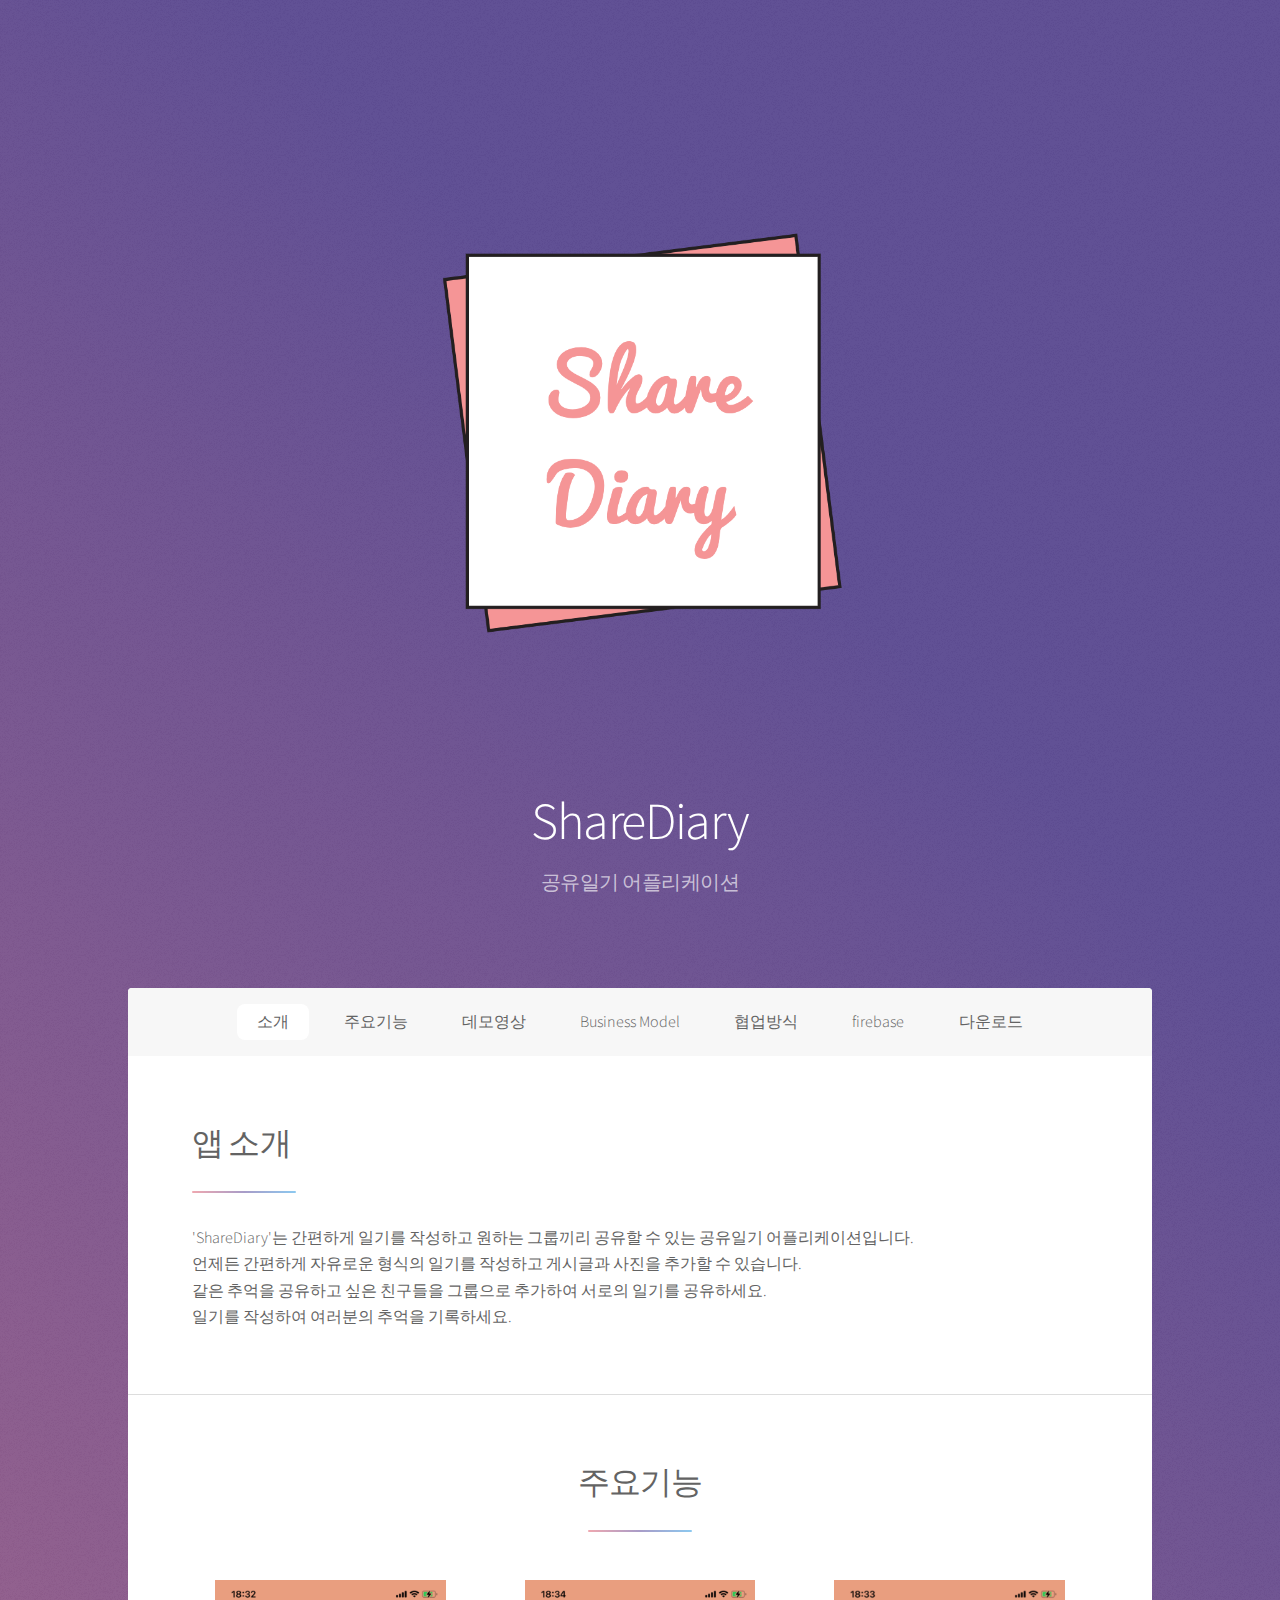
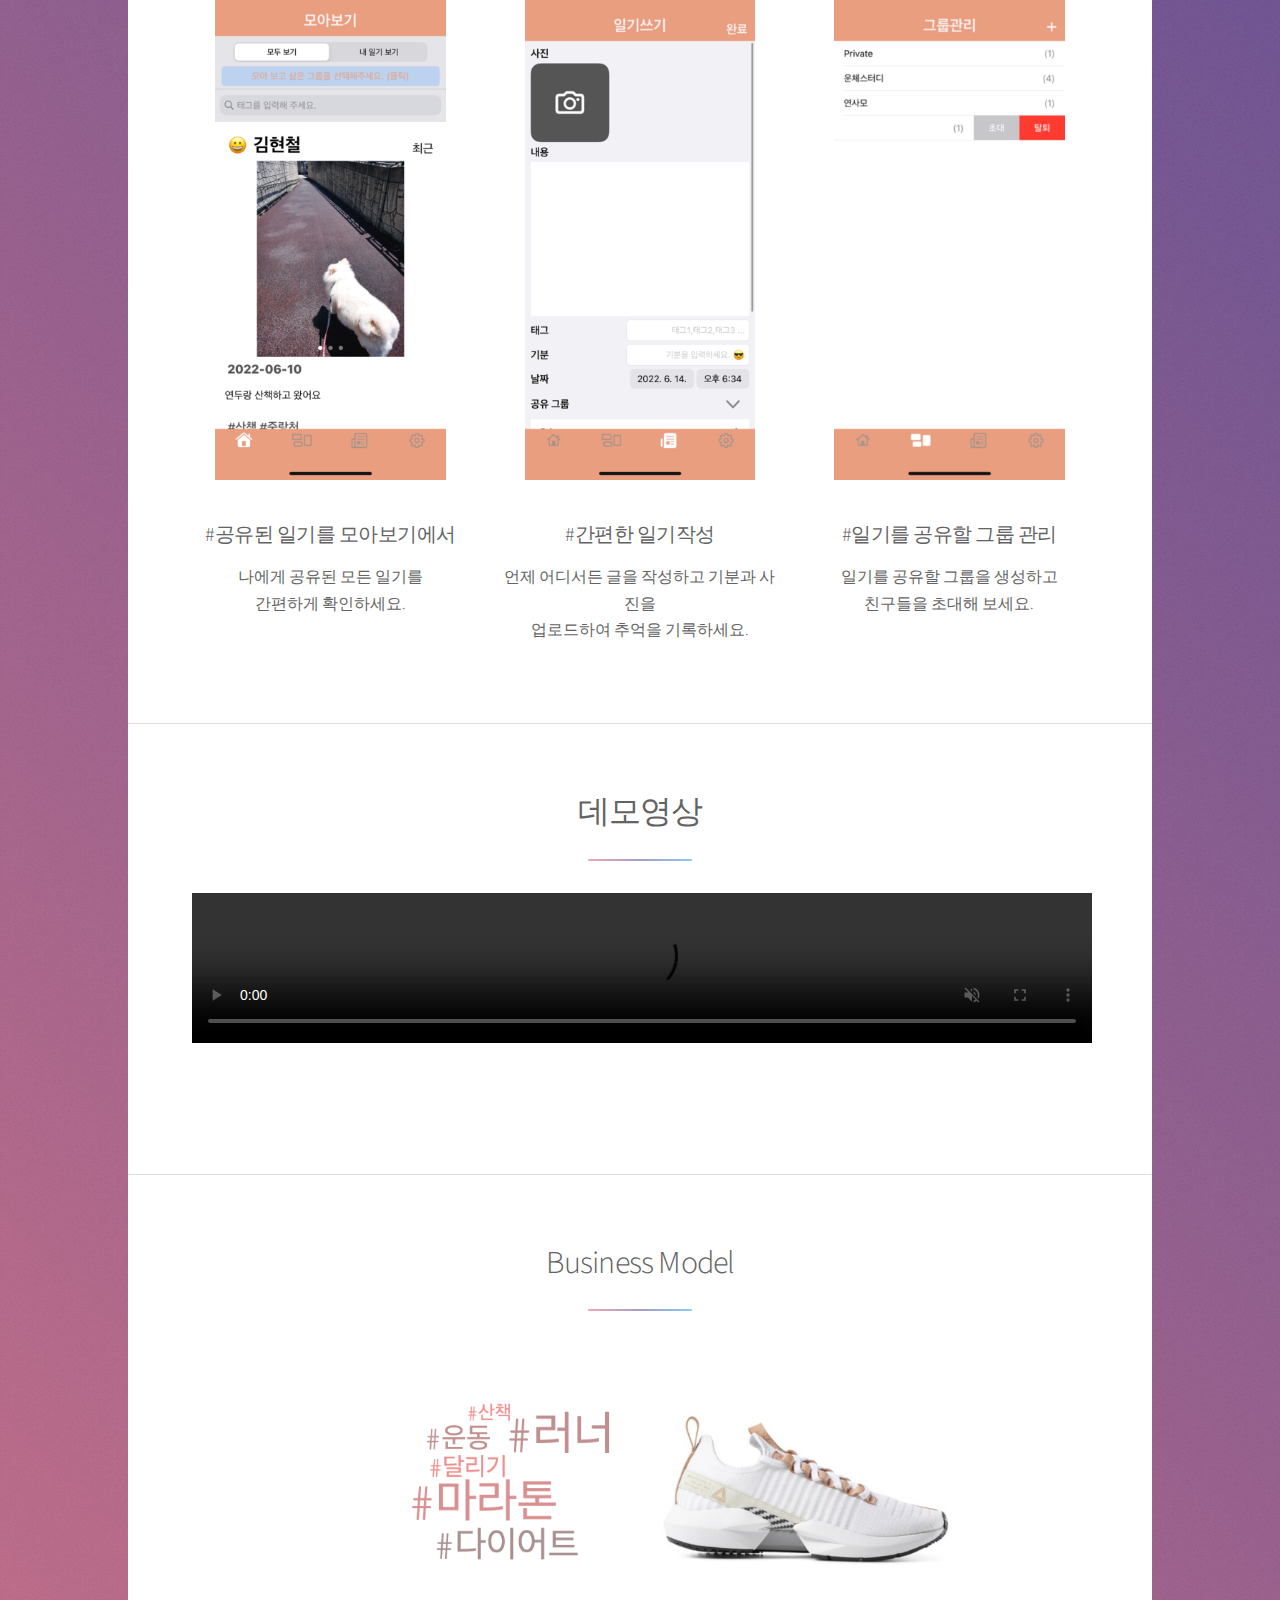
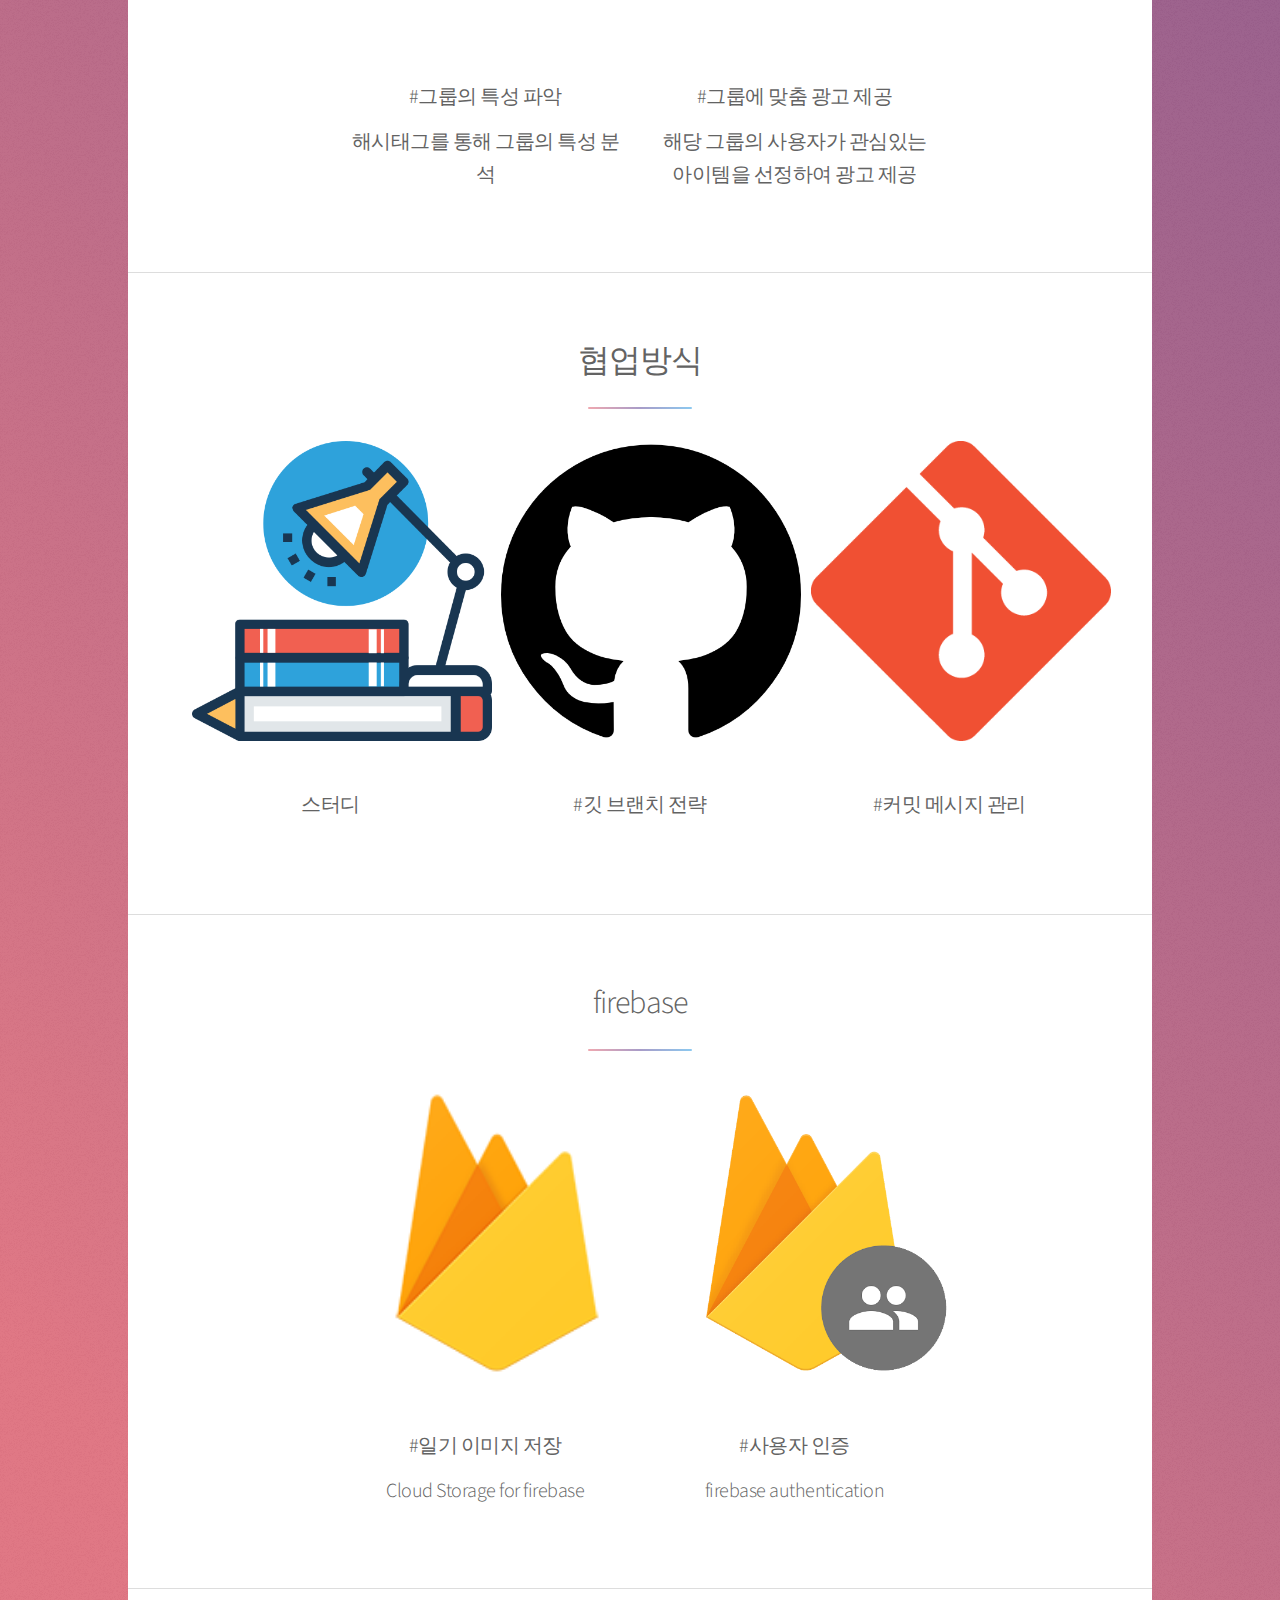
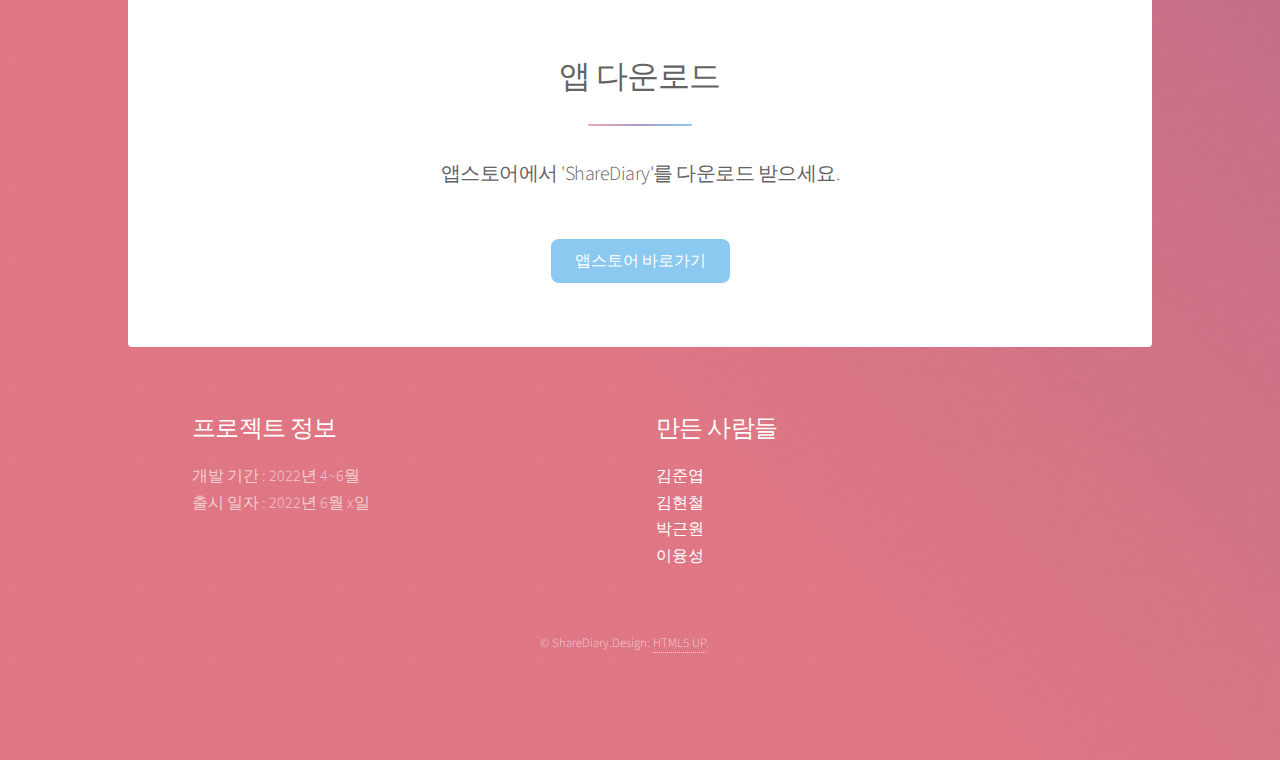
==== commit 9ca52b72: "git page 최종" ====
--- a/docs/index.html
+++ b/docs/index.html
@@ -29,6 +29,9 @@
 							<li><a href="#intro" class="active">소개</a></li>
 							<li><a href="#first">주요기능</a></li>
 							<li><a href="#second">데모영상</a></li>
+                            <li><a href="#third">Business Model</a></li>
+                            <li><a href="#fourth">협업방식</a></li>
+                            <li><a href="#fifth">firebase</a></li>
 							<li><a href="#cta">다운로드</a></li>
 						</ul>
 					</nav>
@@ -63,21 +66,21 @@
 								</header>
 								<ul class="features">
 									<li>
-										<img src="images/home.png"></img>
+										<img src="images/home.png" height="500"></img>
 										<p></p>
 										<h3>#공유된 일기를 모아보기에서</h3>
 										<p>나에게 공유된 모든 일기를</br> 간편하게 확인하세요.</br>
 										</p>
 									</li>
 									<li>
-										<img src="images/wright.png"></img>
+										<img src="images/wright.png" height="500"></img>
 										<p></p>
 										<h3>#간편한 일기작성</h3>
 										<p>언제 어디서든 글을 작성하고 기분과 사진을 </br>업로드하여 추억을 기록하세요.</br>
 										</p>
 									</li>
 									<li>
-										<img src="images/group.png"></img>
+										<img src="images/group.png" height="500"></img>
 										<p></p>
 										<h3>#일기를 공유할 그룹 관리</h3>
 										<p>일기를 공유할 그룹을 생성하고</br>친구들을 초대해 보세요.</br>
@@ -129,6 +132,80 @@
 									</ul> -->
 								</footer>
 							</section>
+                            
+                        <!-- Third Section -->
+                            <section id="third" class="main special">
+                                <header class="major">
+                                    <h2>Business Model</h2>
+                                    <ul class="features">
+                                        <li>
+                                            <img src="images/tags.png" width="300"></img>
+                                            <p></p>
+                                            <h3>#그룹의 특성 파악</h3>
+                                            <p>해시태그를 통해 그룹의 특성 분석</br>
+                                            </p>
+                                        </li>
+                                        <li>
+                                            <img src="images/shoose.png" width="300"></img>
+                                            <p></p>
+                                            <h3>#그룹에 맞춤 광고 제공</h3>
+                                            <p>해당 그룹의 사용자가 관심있는</br>아이템을 선정하여 광고 제공</br>
+                                            </p>
+                                        </li>
+                                    </ul>
+                                </footer>
+                            </section>
+                        
+                        <!-- Fourth Section -->
+                            <section id="fourth" class="main special">
+                                <header class="major">
+                                    <h2>협업방식</h2>
+                                    <ul class="features">
+                                        <li>
+                                            <img src="images/study.png" width="300"></img>
+                                            <p></p>
+                                            <h3>스터디</h3>
+                                            </p>
+                                        </li>
+                                        <li>
+                                            <img src="images/git.png" width="300"></img>
+                                            <p></p>
+                                            <h3>#깃 브랜치 전략</h3>
+                                            </p>
+                                        </li>
+                                        <li>
+                                            <img src="images/commit.png" width="300"></img>
+                                            <p></p>
+                                            <h3>#커밋 메시지 관리</h3>
+                                            </p>
+                                        </li>
+                                    </ul>
+                                </footer>
+                            </section>
+                        
+                        <!-- Fifth Section -->
+                            <section id="fifth" class="main special">
+                                <header class="major">
+                                    <h2>firebase</h2>
+                                    <ul class="features">
+                                        <li>
+                                            <img src="images/firebase.png" width="300"></img>
+                                            <p></p>
+                                            <h3>#일기 이미지 저장</h3>
+                                            <p>Cloud Storage for firebase</br>
+                                            </p>
+                                        </li>
+                                        <li>
+                                            <img src="images/firebaseAuthent.png" width="300"></img>
+                                            <p></p>
+                                            <h3>#사용자 인증</h3>
+                                            <p>firebase authentication</br>
+                                            </p>
+                                        </li>
+                                    </ul>
+                                <footer class="major">
+                                </footer>
+                            </section>
 
 						<!-- Get Started -->
 							<section id="cta" class="main special">
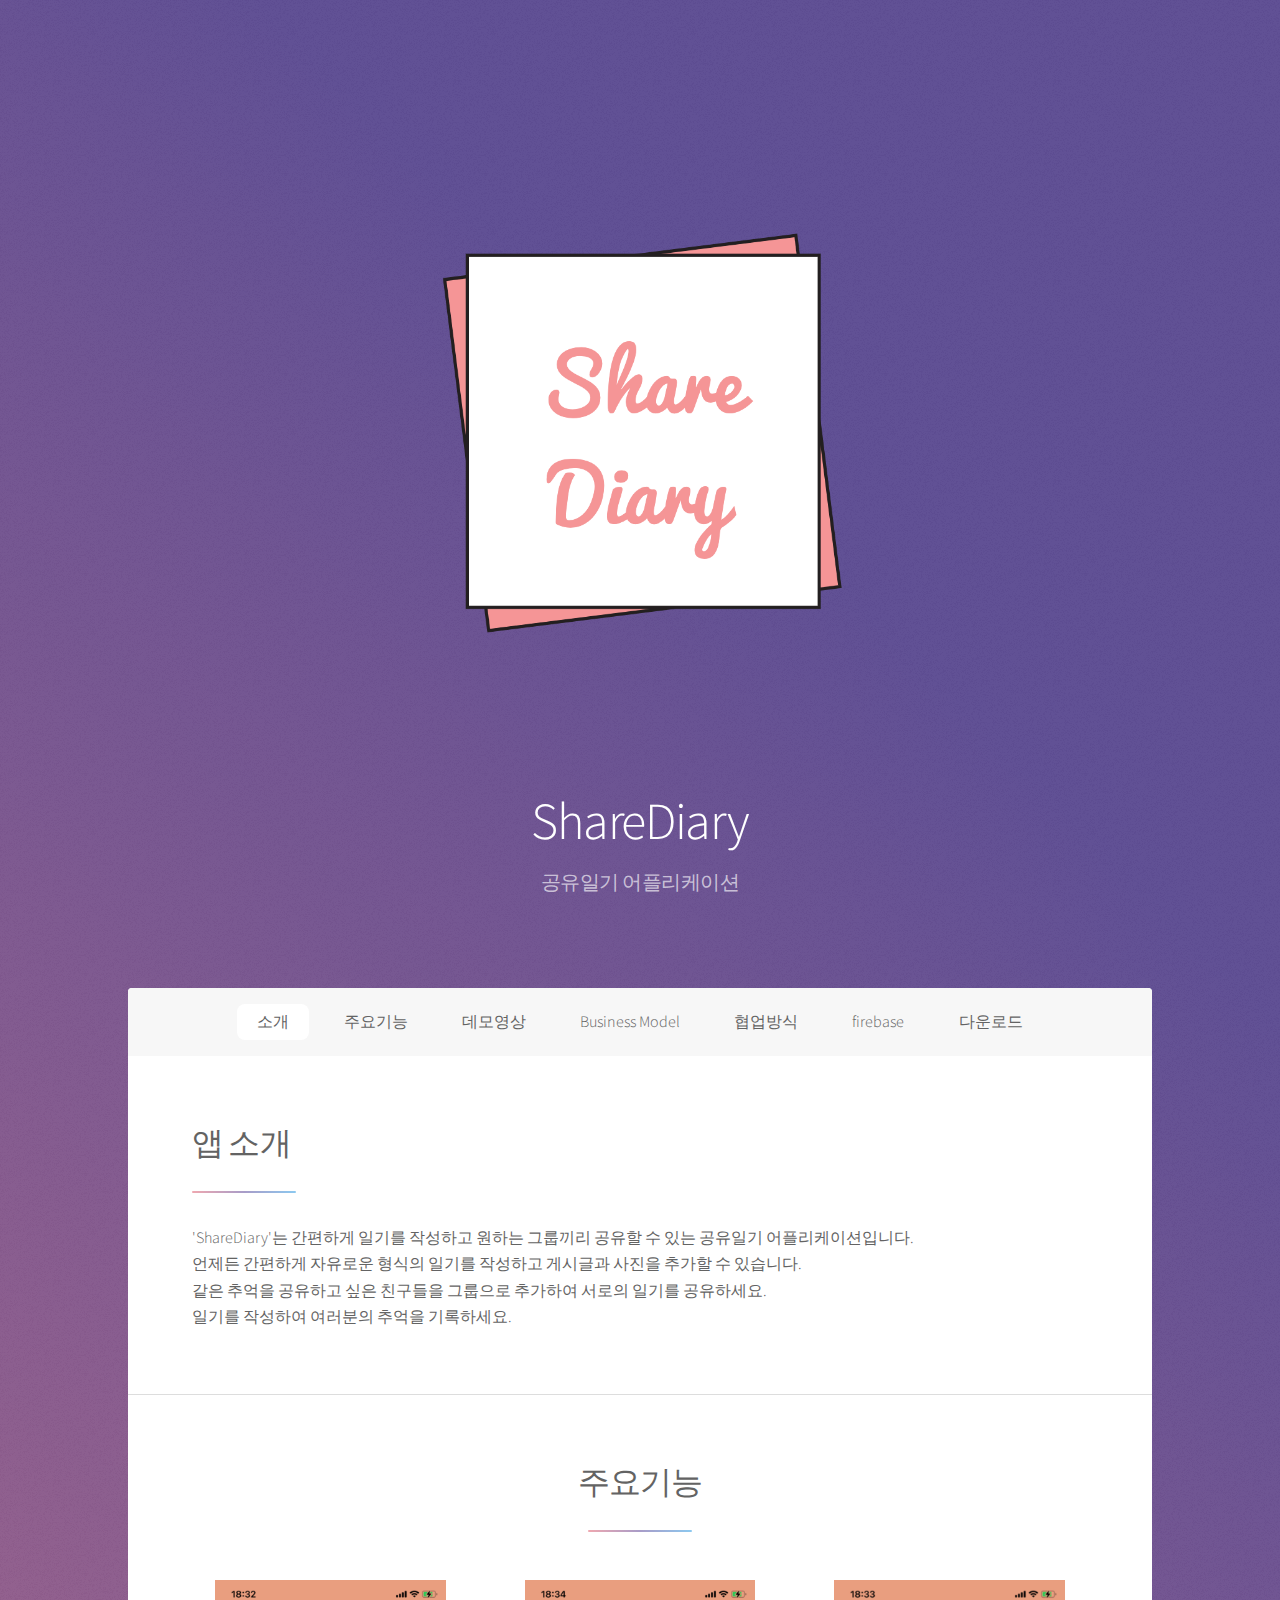
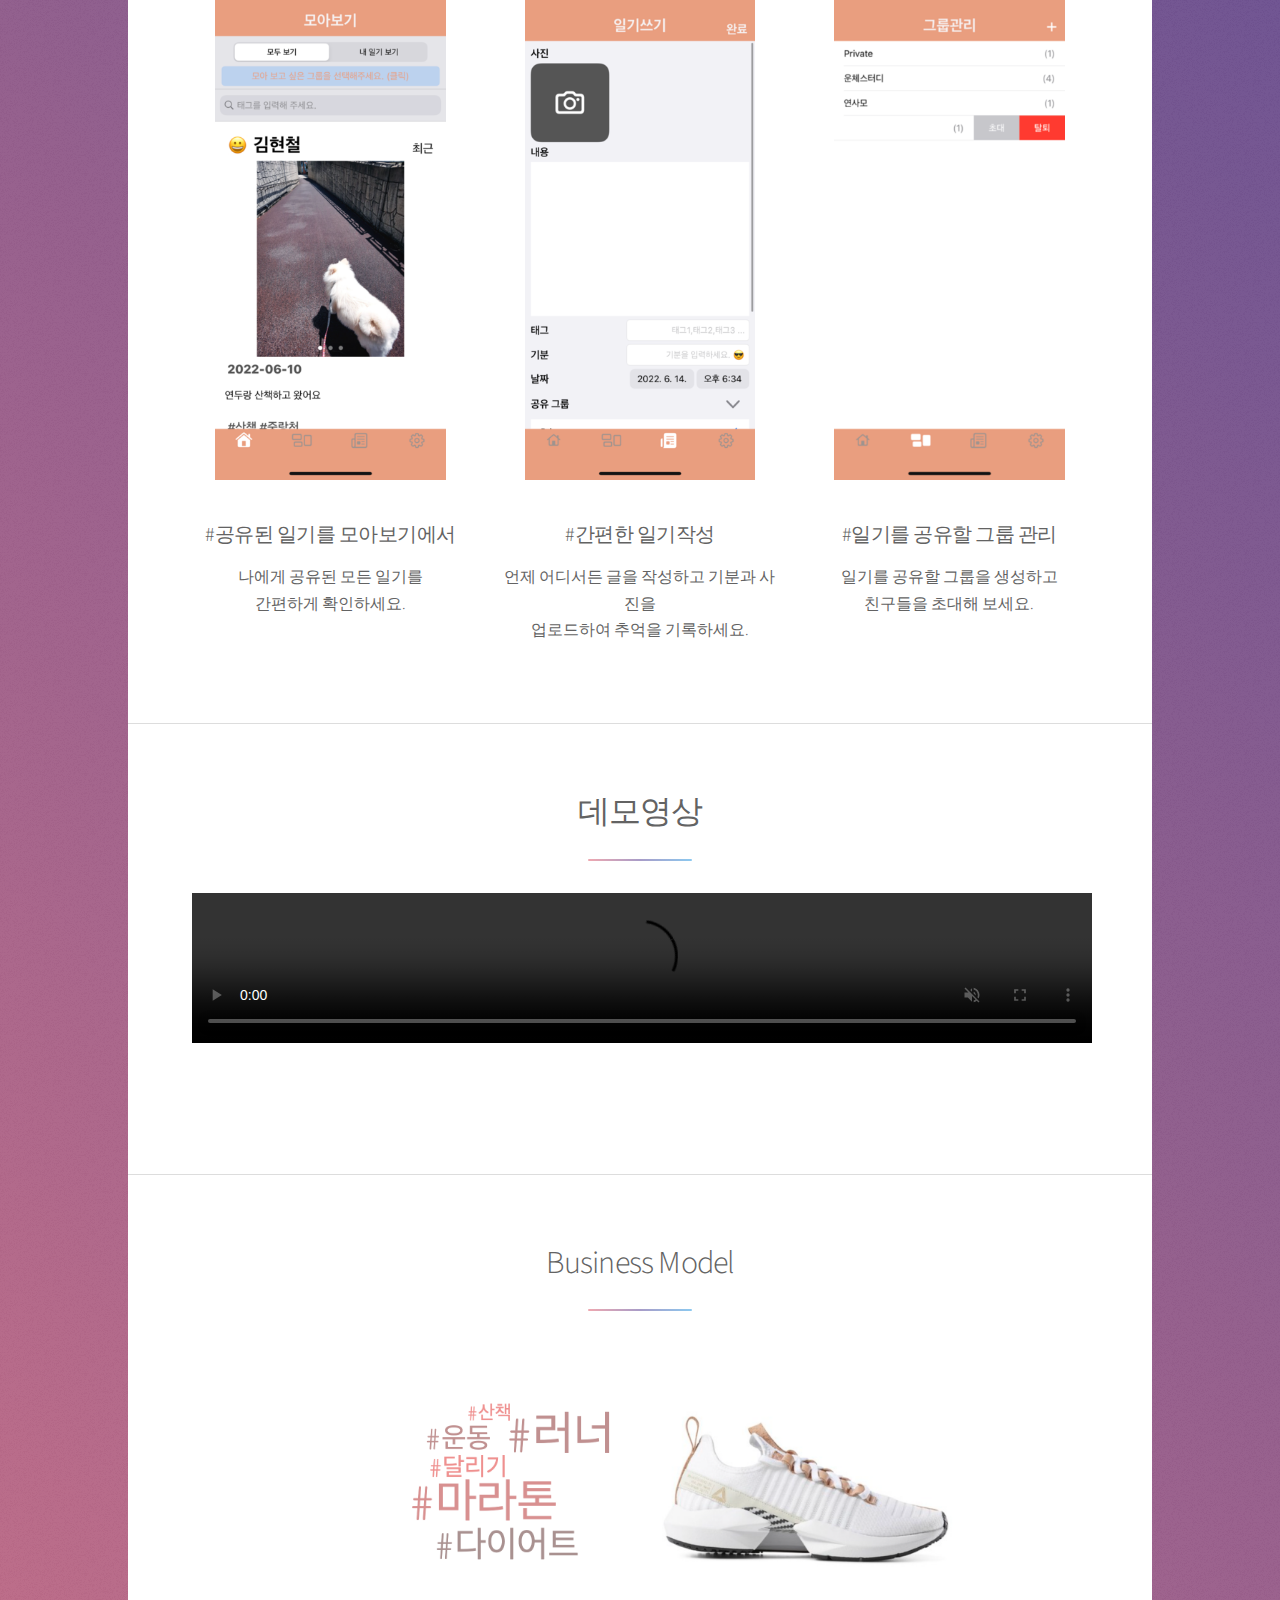
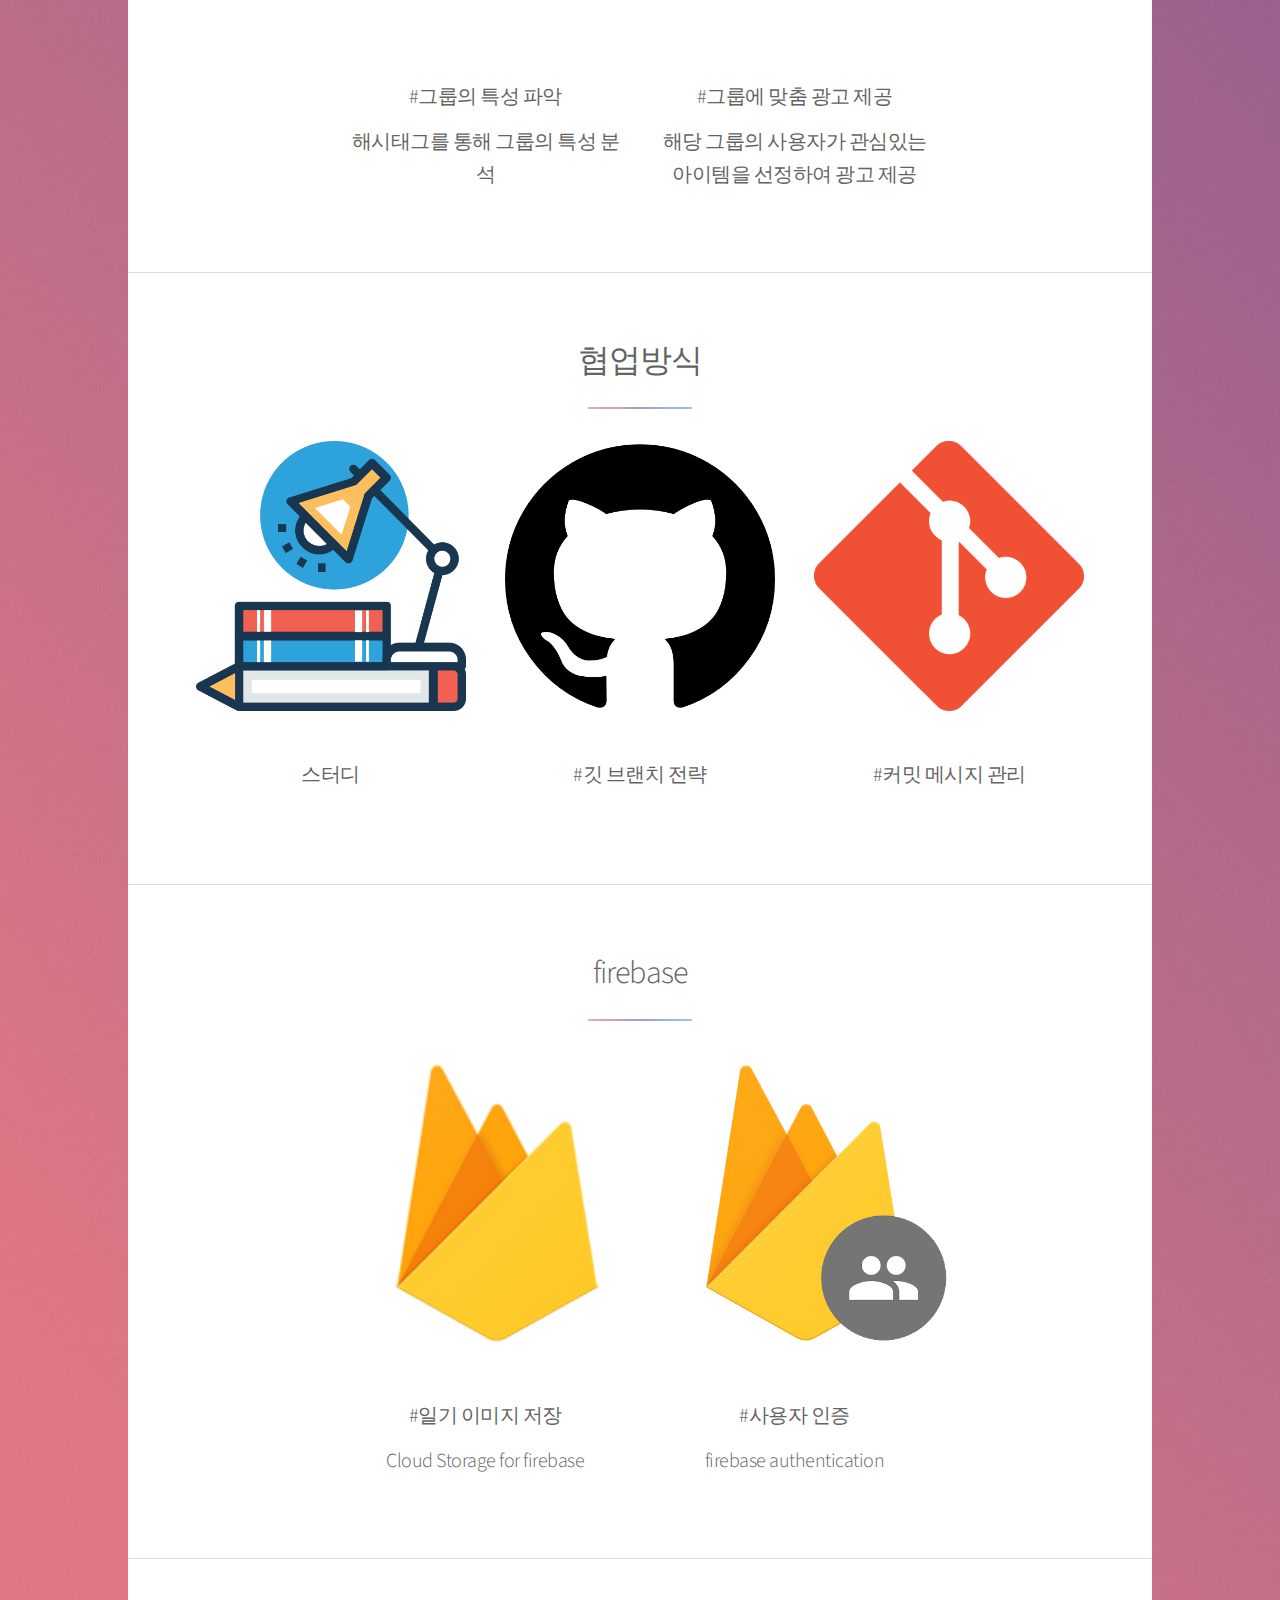
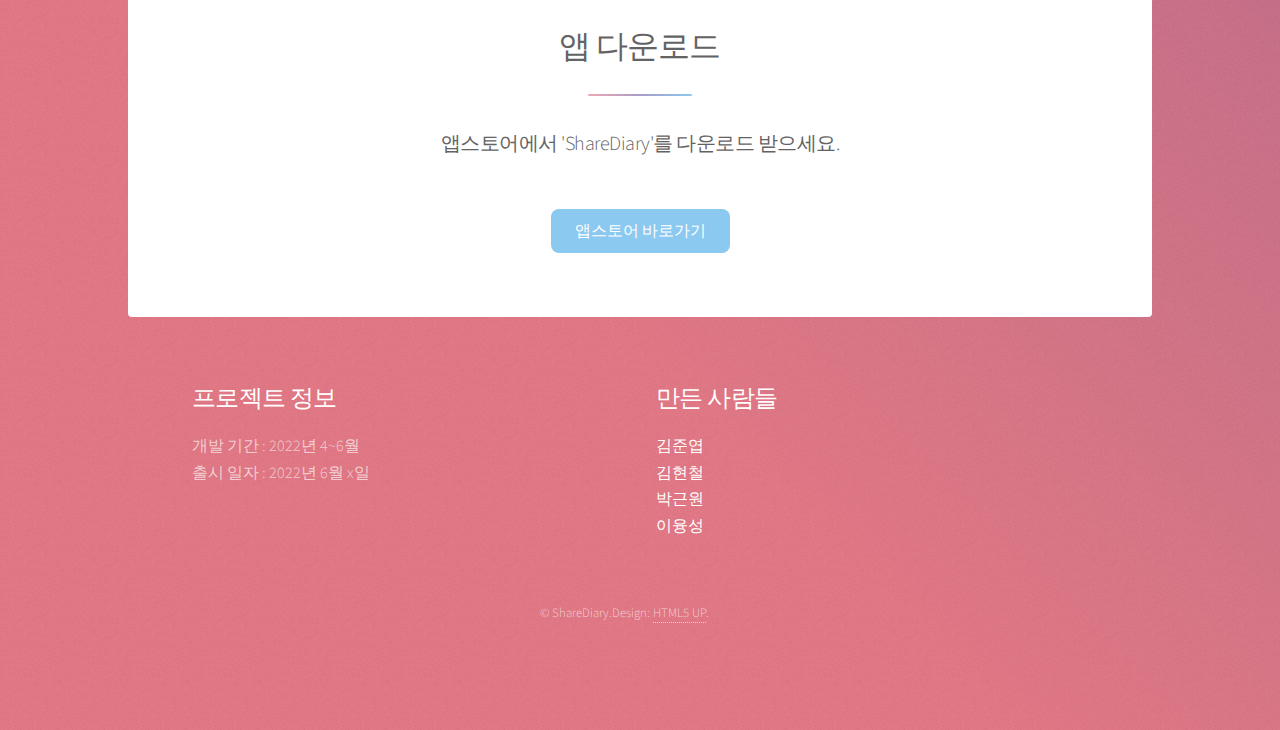
==== commit 87ec5418: "git page fix" ====
--- a/docs/index.html
+++ b/docs/index.html
@@ -162,19 +162,19 @@
                                     <h2>협업방식</h2>
                                     <ul class="features">
                                         <li>
-                                            <img src="images/study.png" width="300"></img>
+                                            <img src="images/study.png" width="270"></img>
                                             <p></p>
                                             <h3>스터디</h3>
                                             </p>
                                         </li>
                                         <li>
-                                            <img src="images/git.png" width="300"></img>
+                                            <img src="images/git.png" width="270"></img>
                                             <p></p>
                                             <h3>#깃 브랜치 전략</h3>
                                             </p>
                                         </li>
                                         <li>
-                                            <img src="images/commit.png" width="300"></img>
+                                            <img src="images/commit.png" width="270"></img>
                                             <p></p>
                                             <h3>#커밋 메시지 관리</h3>
                                             </p>
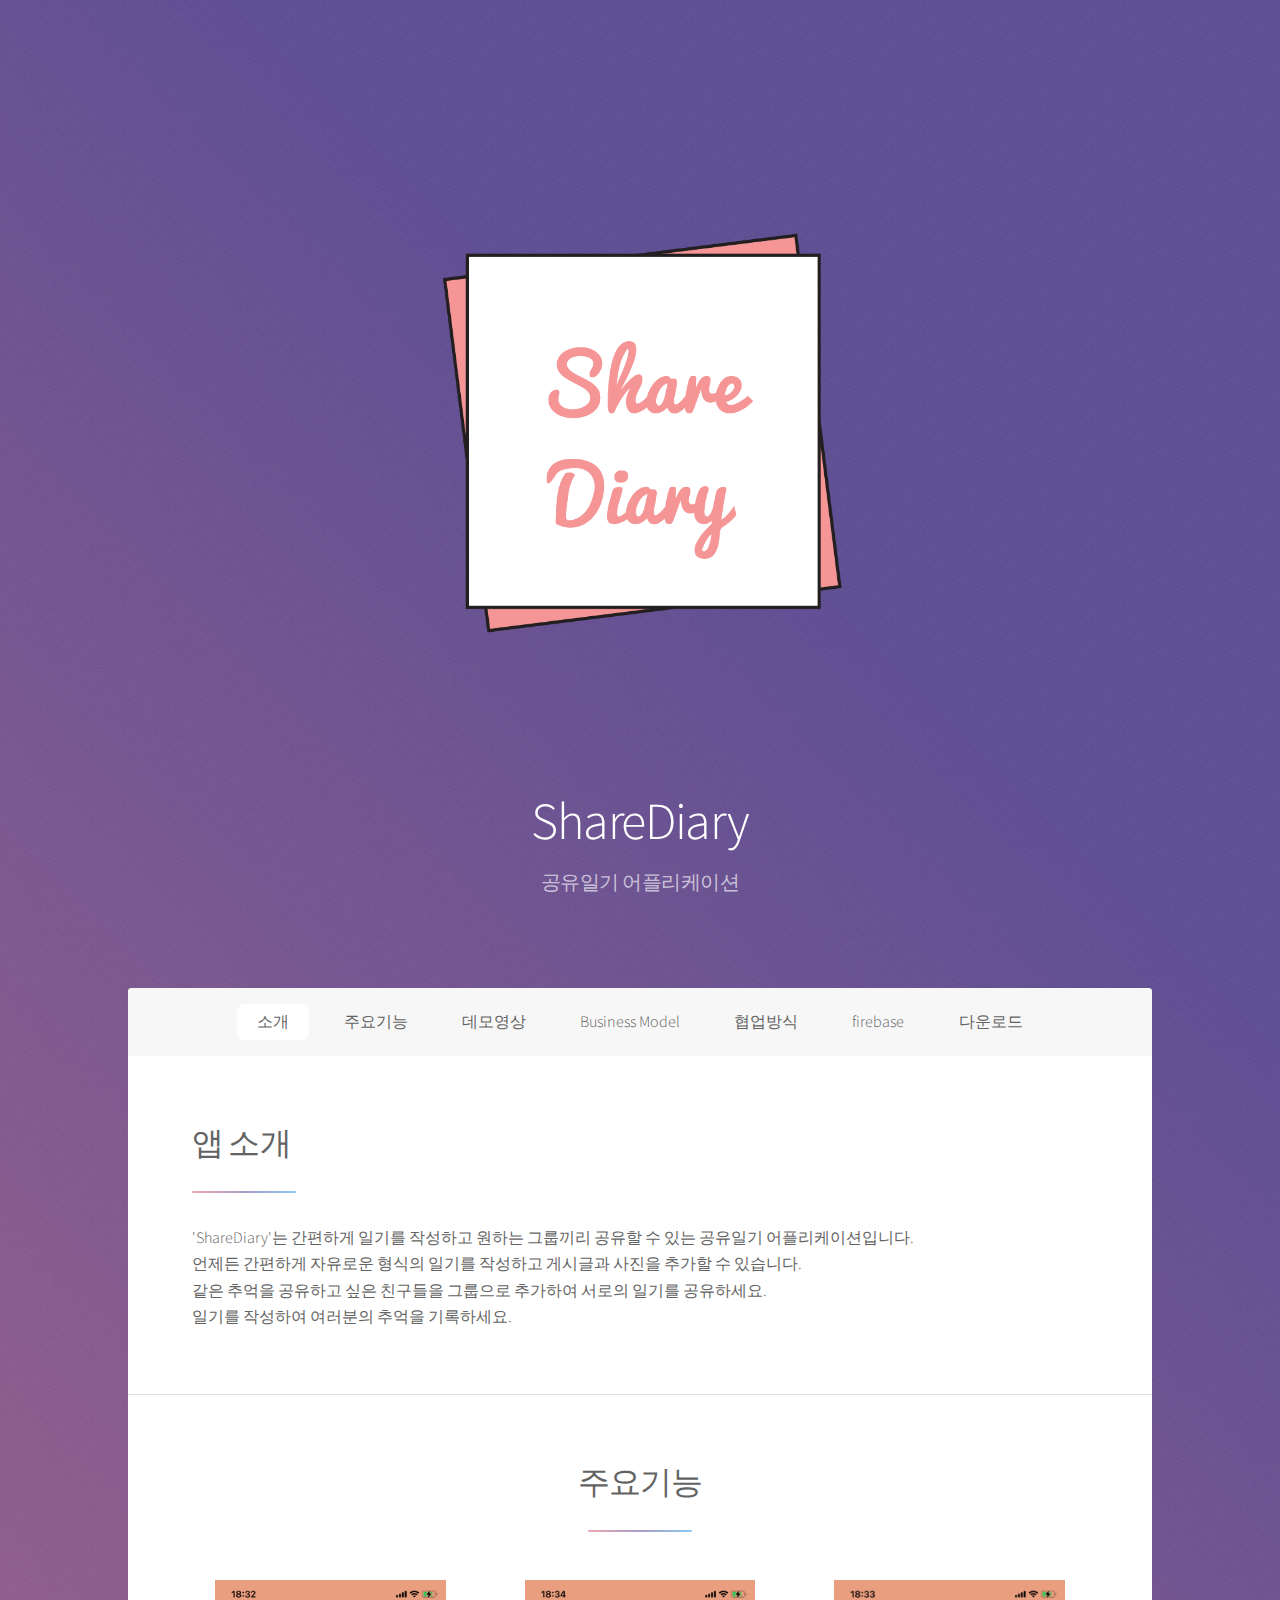
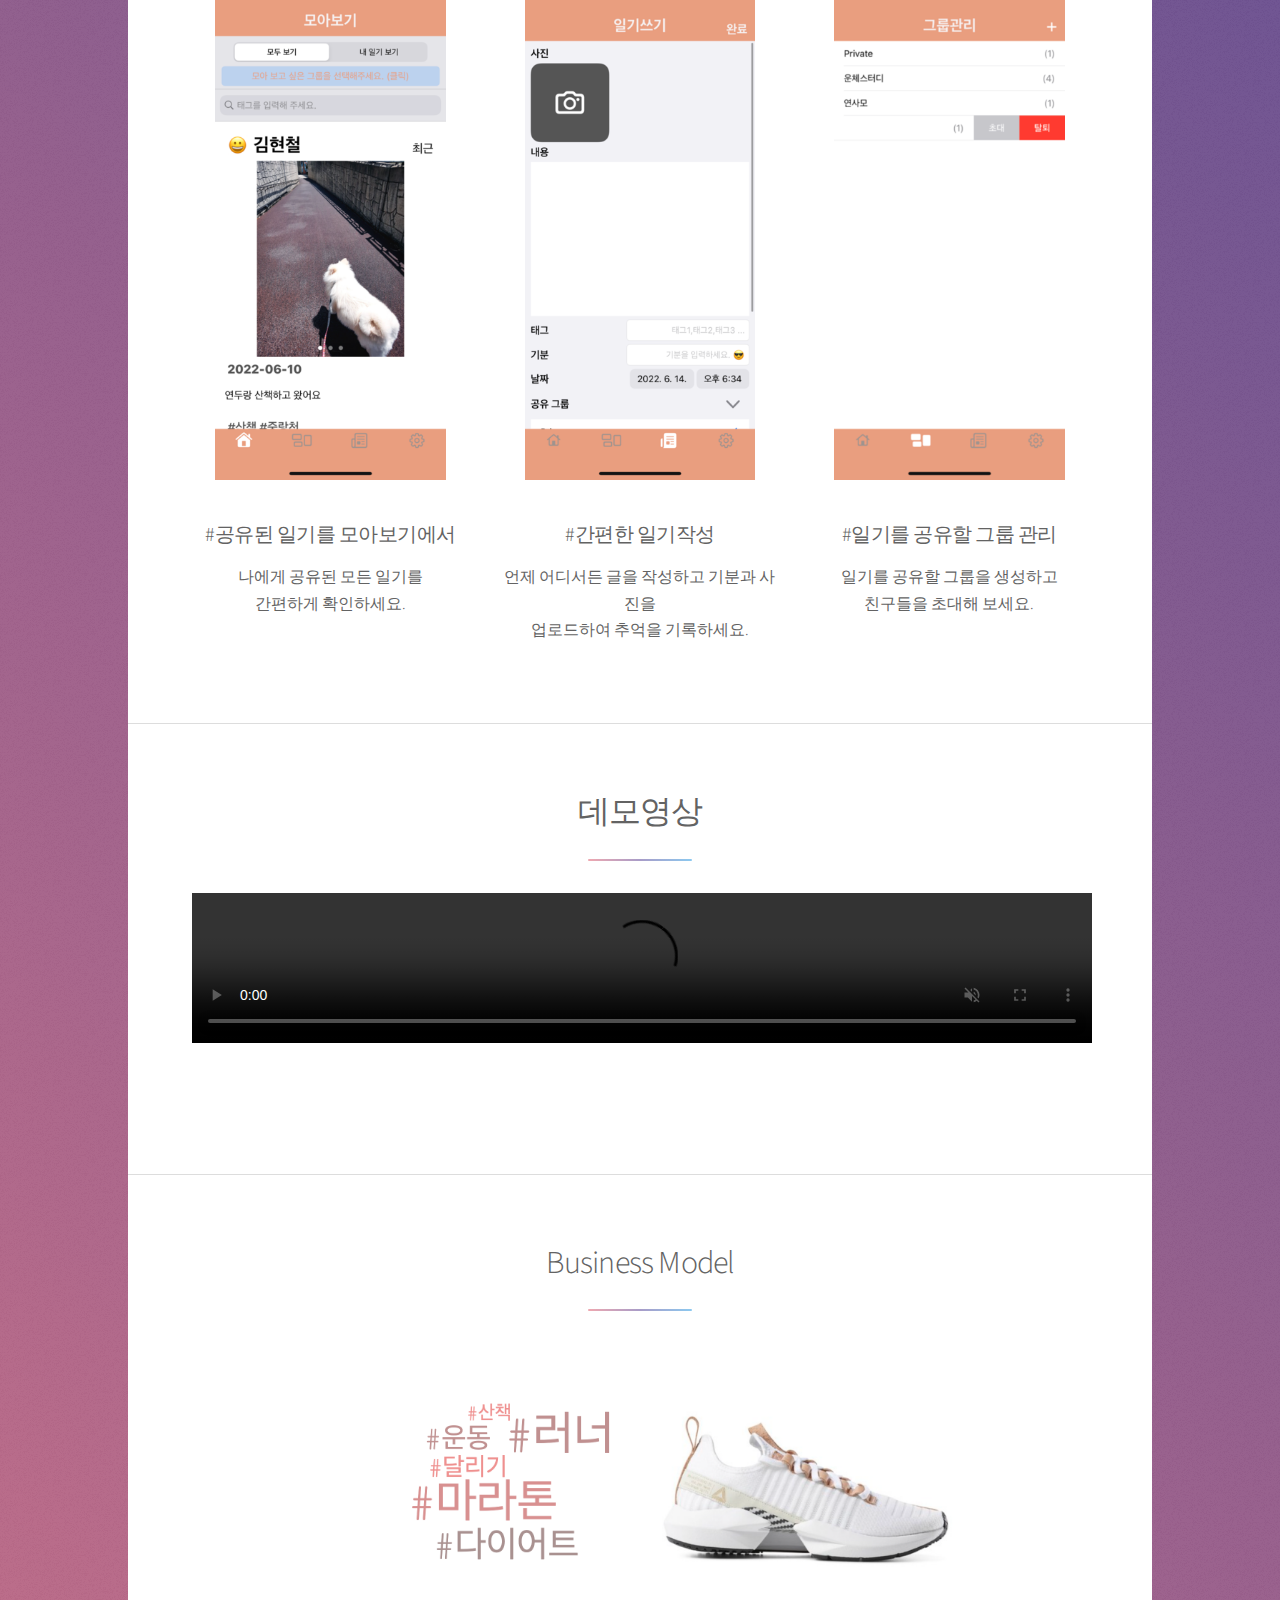
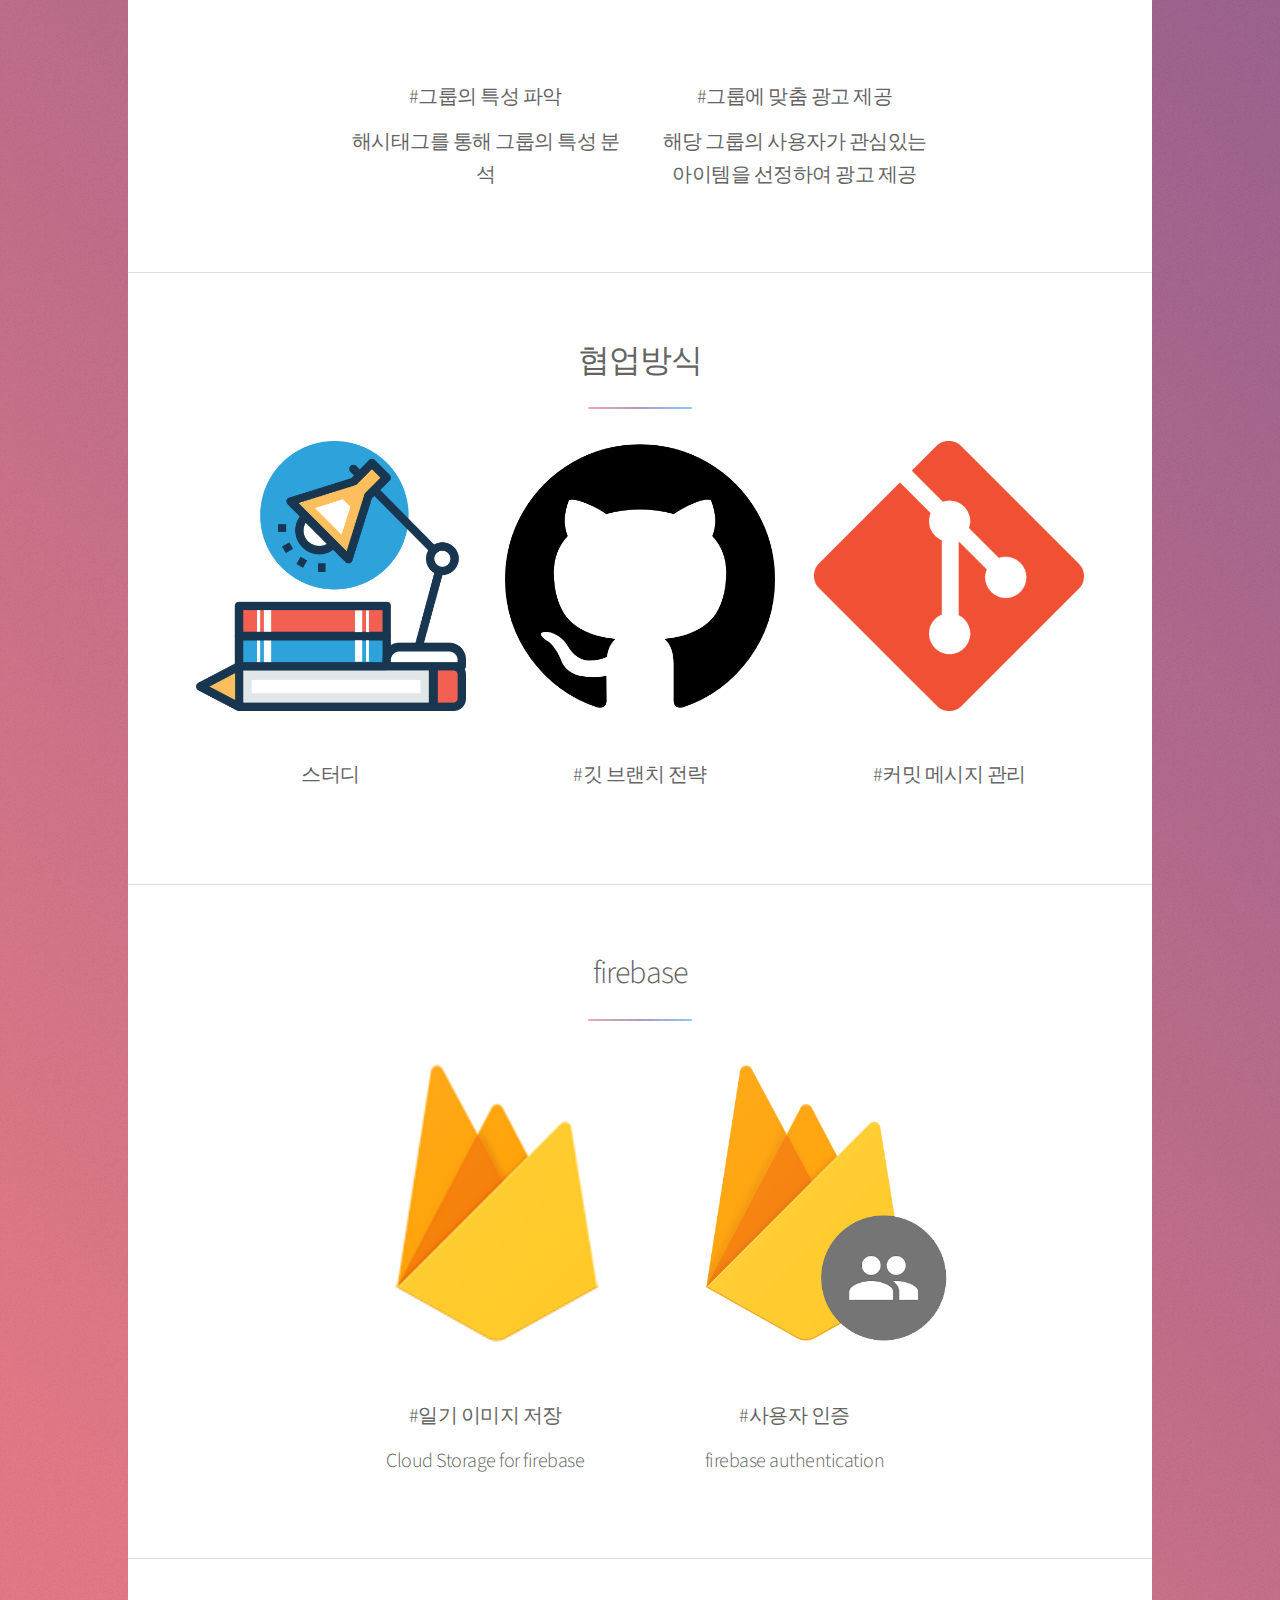
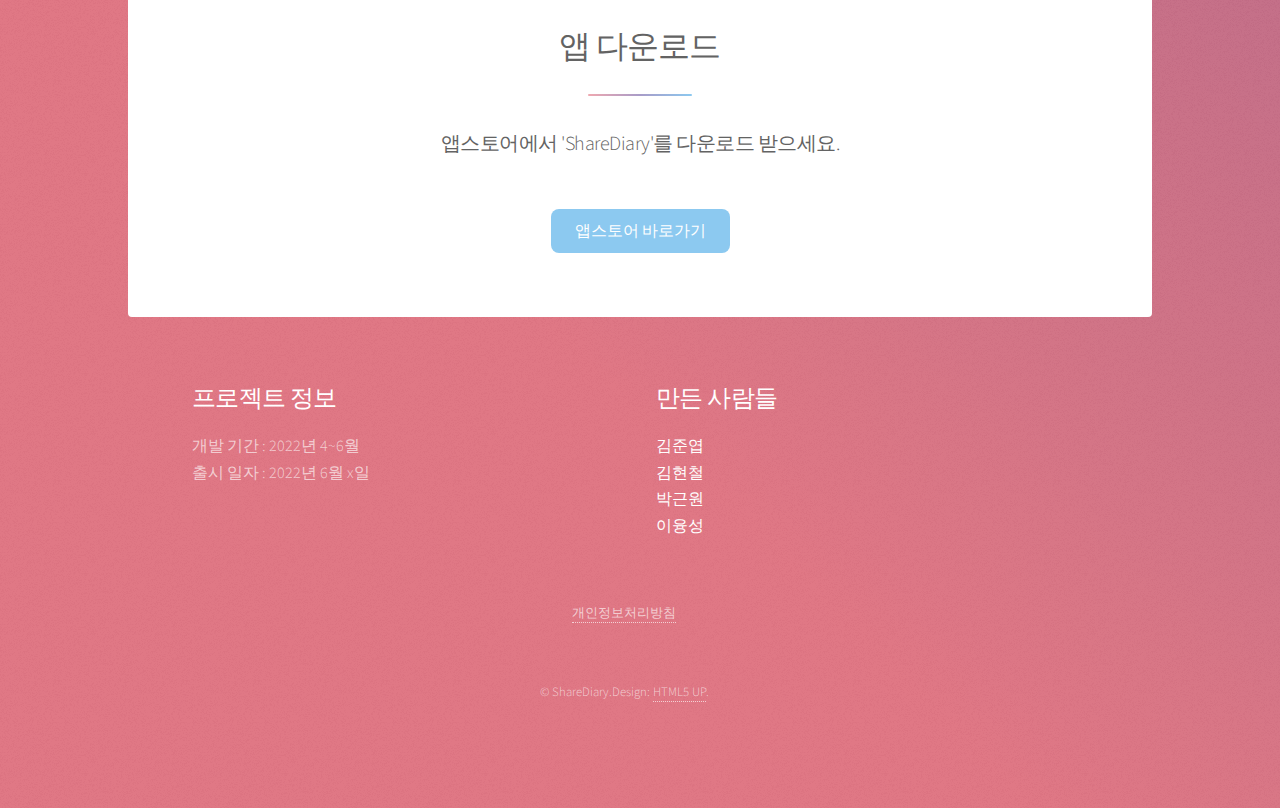
==== commit b769100e: "fix: add privacy policy link" ====
--- a/docs/index.html
+++ b/docs/index.html
@@ -250,6 +250,7 @@
 								<!-- <li><a href="#" class="icon brands fa-dribbble alt"><span class="label">Dribbble</span></a></li> -->
 							</ul>
 						</section>
+						<p class="copyright"><a href="privacyPolicy.html">개인정보처리방침</a></p>
 						<p class="copyright">&copy; ShareDiary.Design: <a href="https://html5up.net">HTML5 UP</a>.</p>
 					</footer>
 
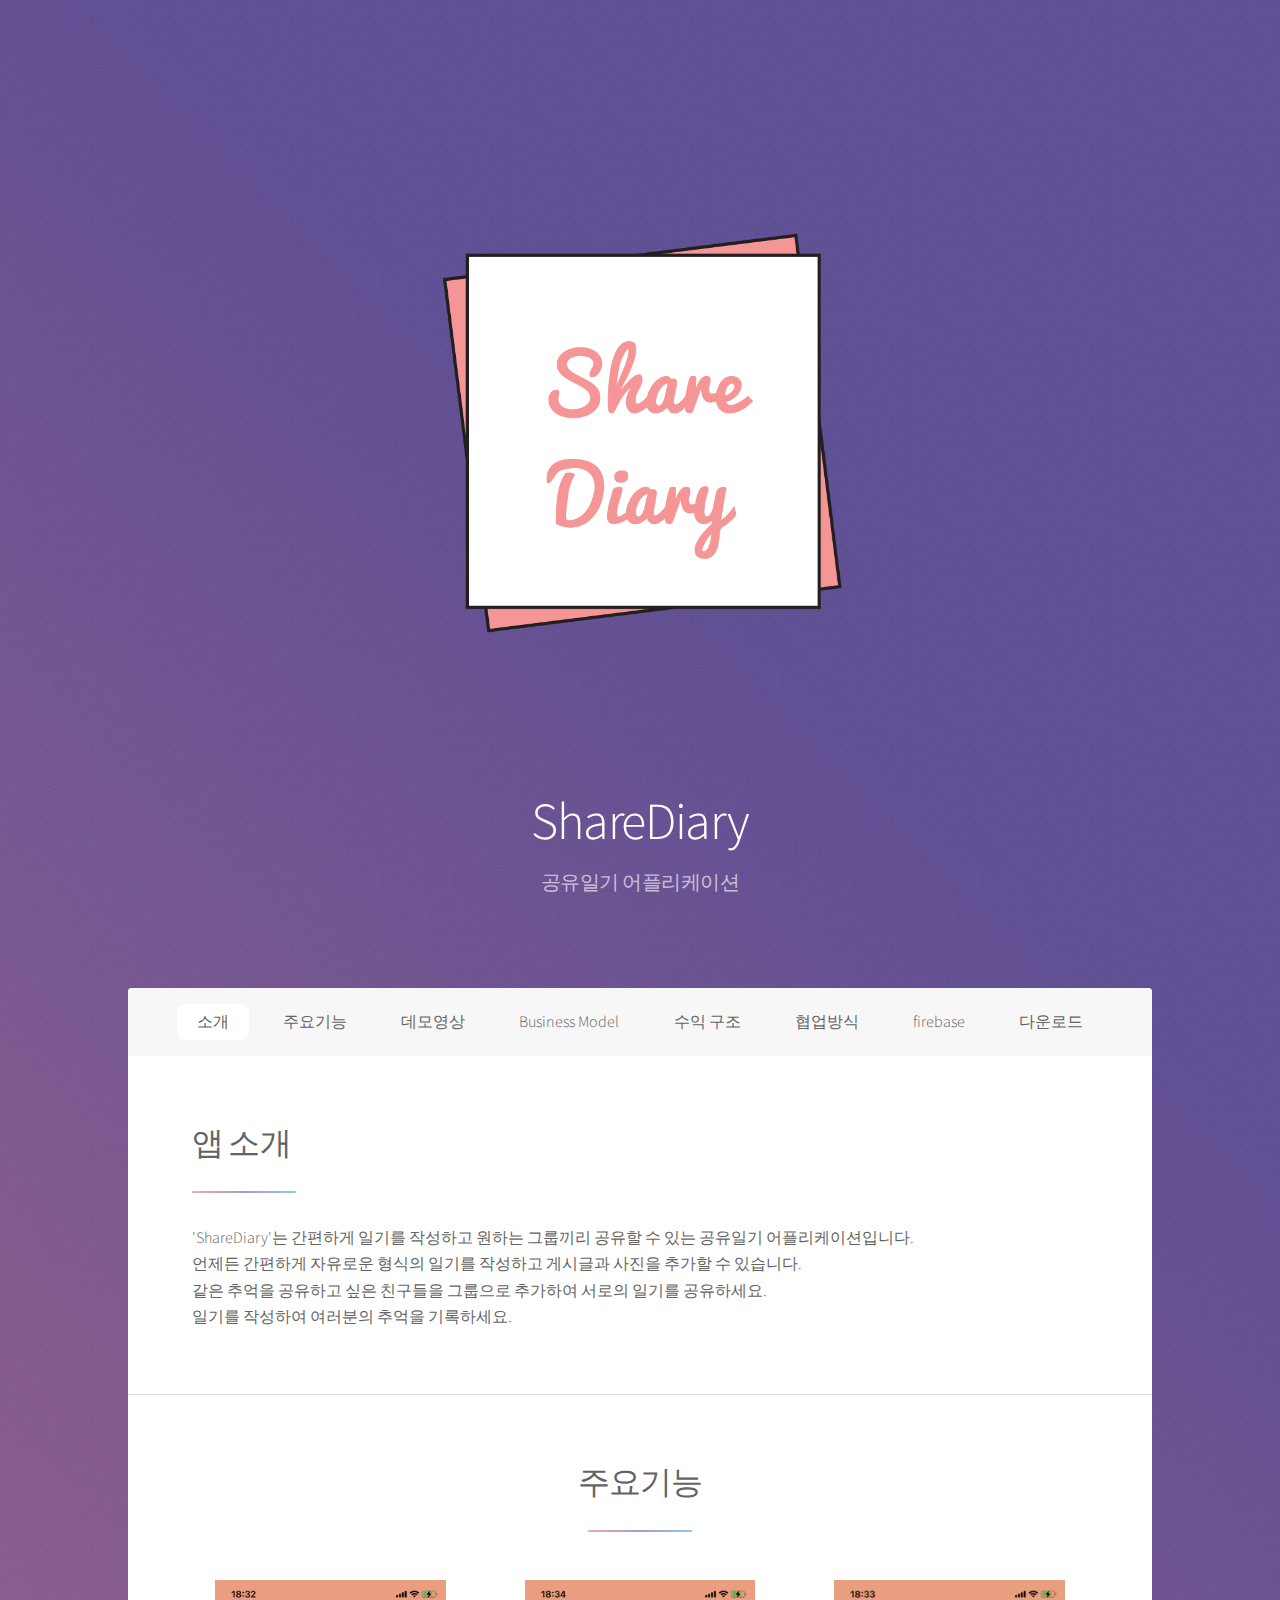
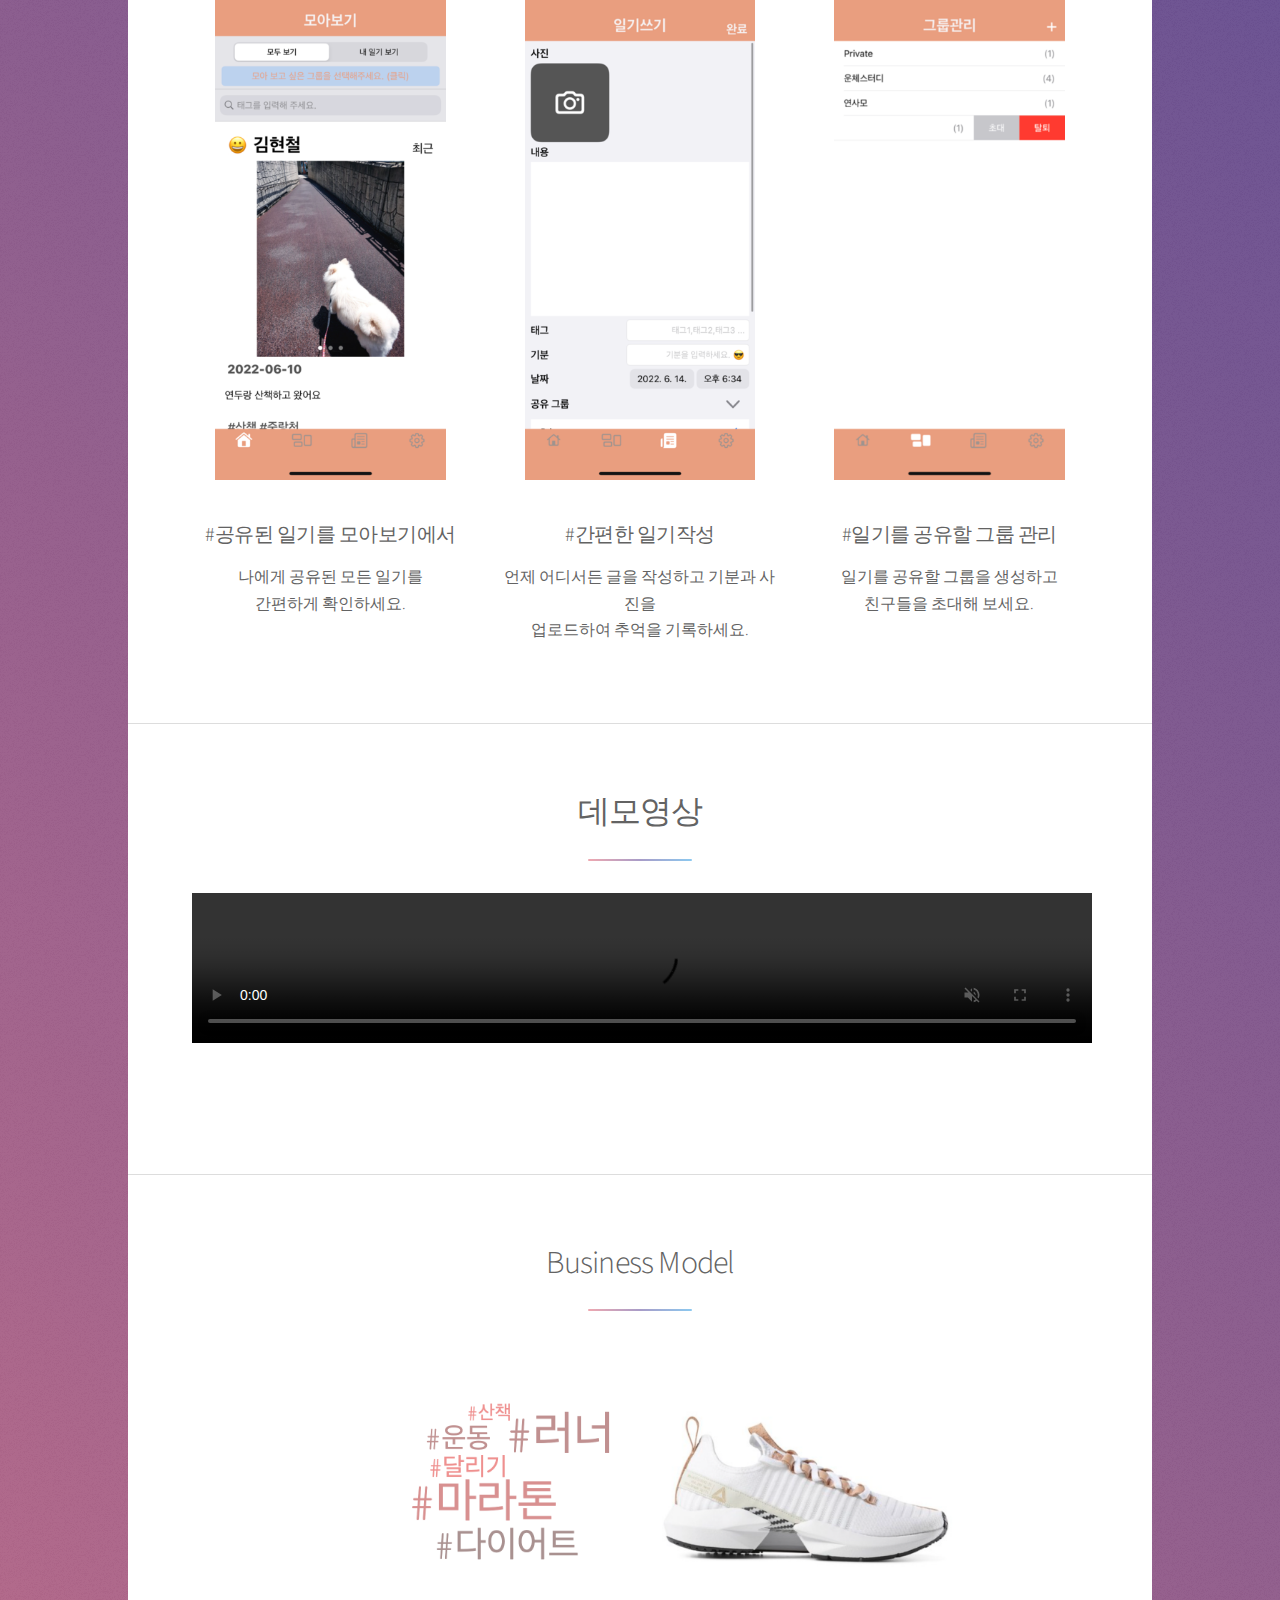
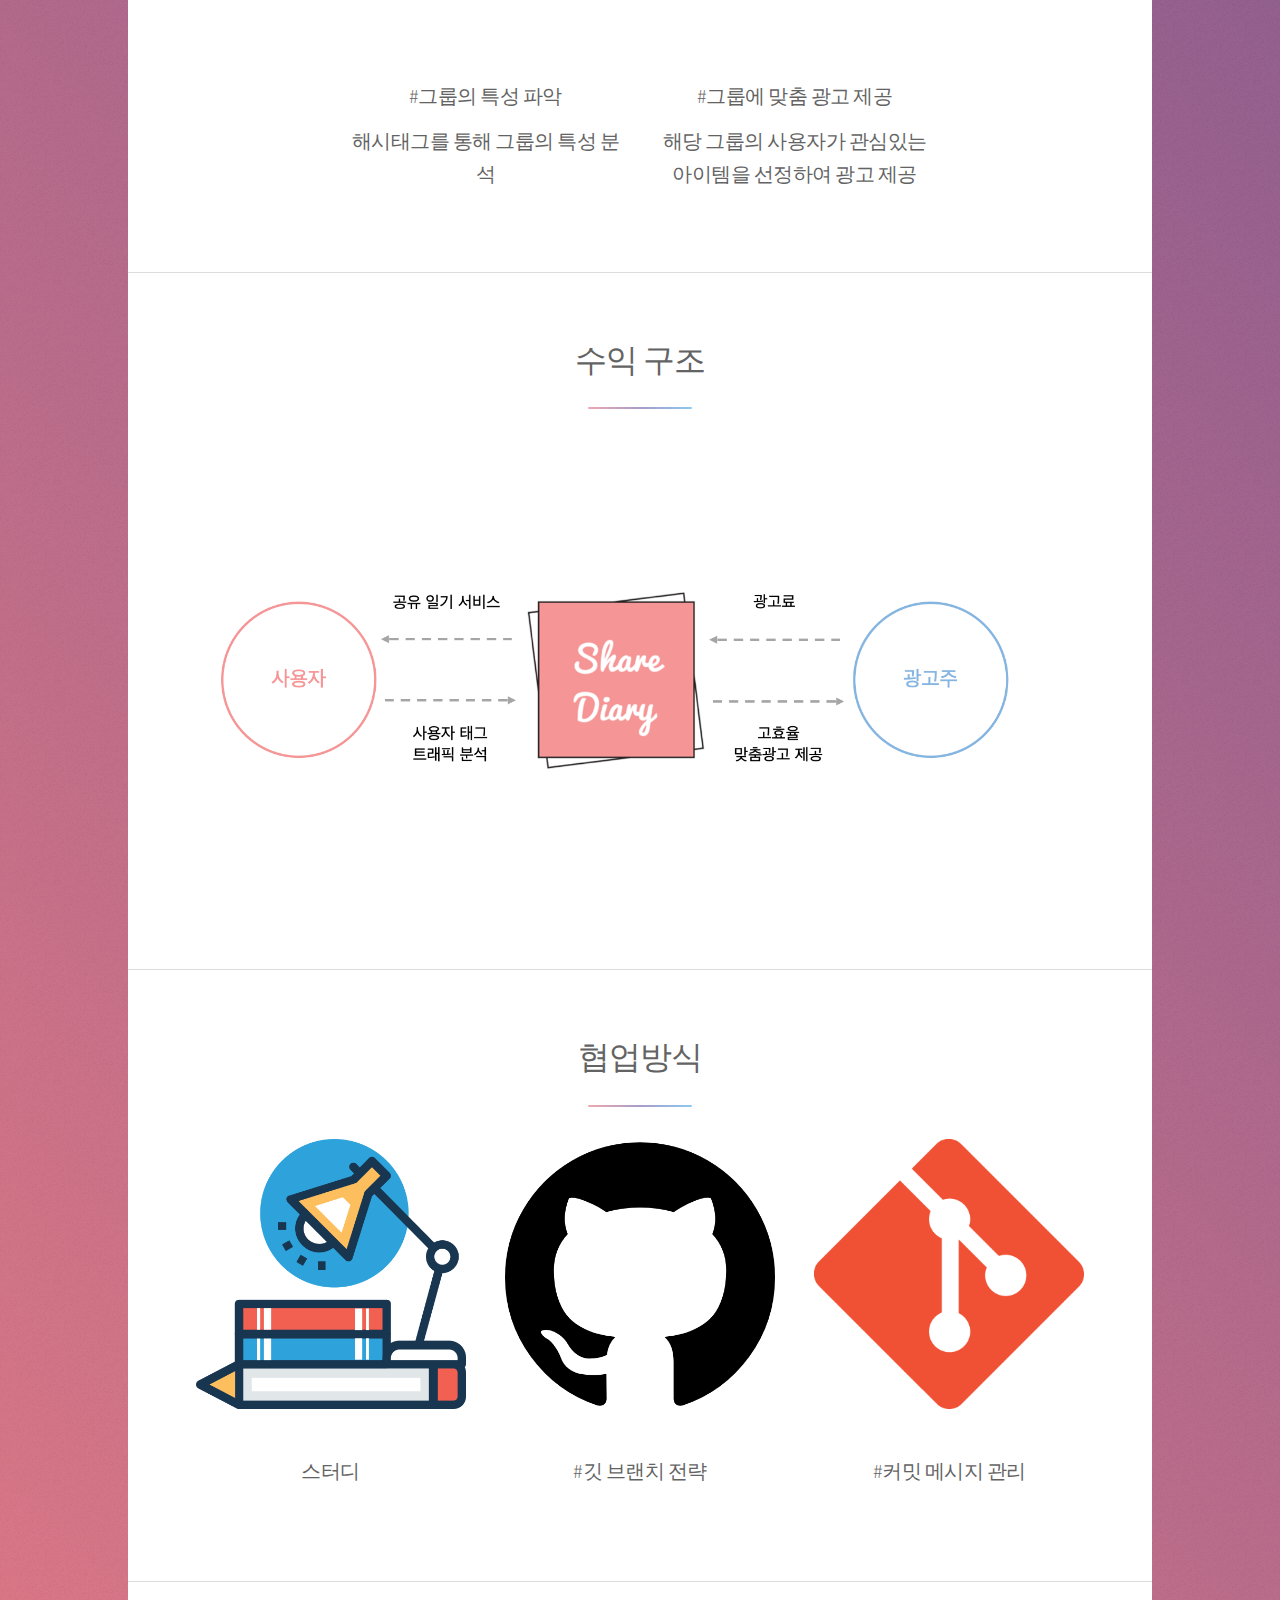
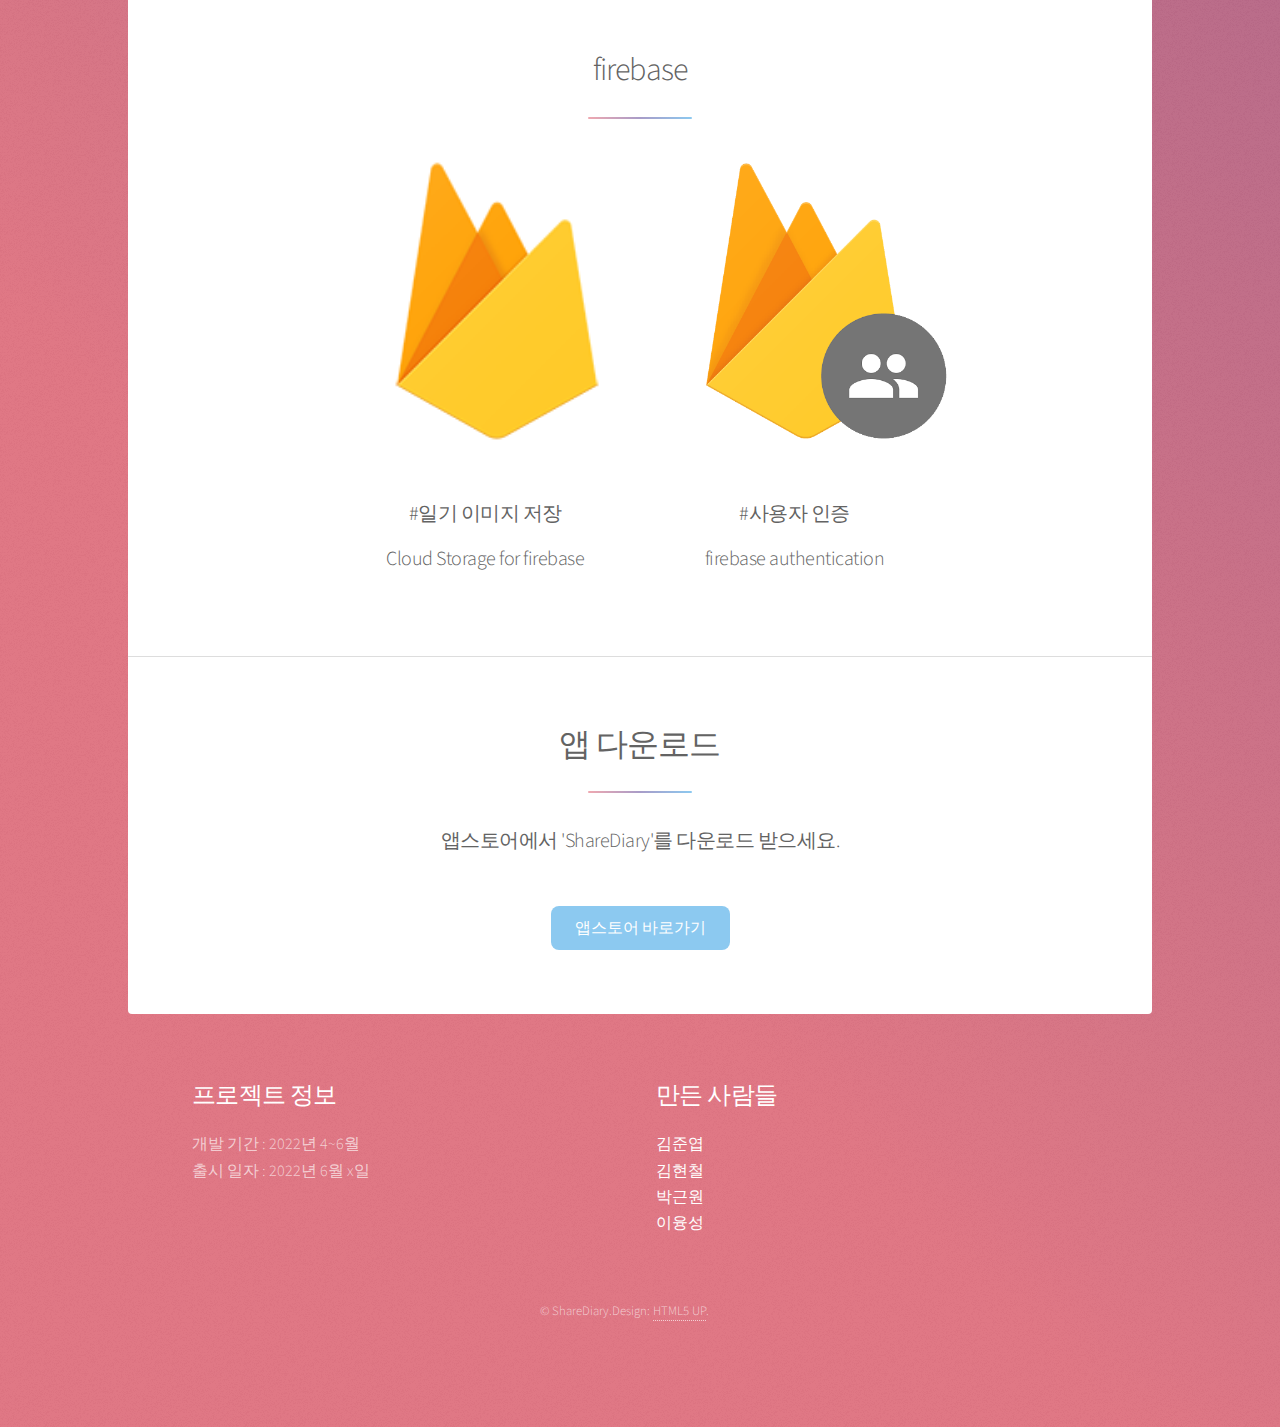
==== commit 4ca09a2c: "fix: docs" ====
--- a/docs/index.html
+++ b/docs/index.html
@@ -30,8 +30,9 @@
 							<li><a href="#first">주요기능</a></li>
 							<li><a href="#second">데모영상</a></li>
                             <li><a href="#third">Business Model</a></li>
-                            <li><a href="#fourth">협업방식</a></li>
-                            <li><a href="#fifth">firebase</a></li>
+                            <li><a href="#fourth">수익 구조</a></li>
+                            <li><a href="#fifth">협업방식</a></li>
+                            <li><a href="#sixth">firebase</a></li>
 							<li><a href="#cta">다운로드</a></li>
 						</ul>
 					</nav>
@@ -155,36 +156,48 @@
                                     </ul>
                                 </footer>
                             </section>
-                        
+                            
                         <!-- Fourth Section -->
                             <section id="fourth" class="main special">
                                 <header class="major">
-                                    <h2>협업방식</h2>
-                                    <ul class="features">
-                                        <li>
-                                            <img src="images/study.png" width="270"></img>
-                                            <p></p>
-                                            <h3>스터디</h3>
-                                            </p>
-                                        </li>
-                                        <li>
-                                            <img src="images/git.png" width="270"></img>
-                                            <p></p>
-                                            <h3>#깃 브랜치 전략</h3>
-                                            </p>
-                                        </li>
-                                        <li>
-                                            <img src="images/commit.png" width="270"></img>
-                                            <p></p>
-                                            <h3>#커밋 메시지 관리</h3>
-                                            </p>
-                                        </li>
+                                    <h2>수익 구조</h2>
+                                    <ul class="features">
+                                        
+                                            <img src="images/rm.png" width="900"></img>
+                                        
                                     </ul>
                                 </footer>
                             </section>
                         
                         <!-- Fifth Section -->
                             <section id="fifth" class="main special">
+                                <header class="major">
+                                    <h2>협업방식</h2>
+                                    <ul class="features">
+                                        <li>
+                                            <img src="images/study.png" width="270"></img>
+                                            <p></p>
+                                            <h3>스터디</h3>
+                                            </p>
+                                        </li>
+                                        <li>
+                                            <img src="images/git.png" width="270"></img>
+                                            <p></p>
+                                            <h3>#깃 브랜치 전략</h3>
+                                            </p>
+                                        </li>
+                                        <li>
+                                            <img src="images/commit.png" width="270"></img>
+                                            <p></p>
+                                            <h3>#커밋 메시지 관리</h3>
+                                            </p>
+                                        </li>
+                                    </ul>
+                                </footer>
+                            </section>
+                        
+                        <!-- Sixth Section -->
+                            <section id="Sixth" class="main special">
                                 <header class="major">
                                     <h2>firebase</h2>
                                     <ul class="features">
@@ -250,7 +263,6 @@
 								<!-- <li><a href="#" class="icon brands fa-dribbble alt"><span class="label">Dribbble</span></a></li> -->
 							</ul>
 						</section>
-						<p class="copyright"><a href="privacyPolicy.html">개인정보처리방침</a></p>
 						<p class="copyright">&copy; ShareDiary.Design: <a href="https://html5up.net">HTML5 UP</a>.</p>
 					</footer>
 
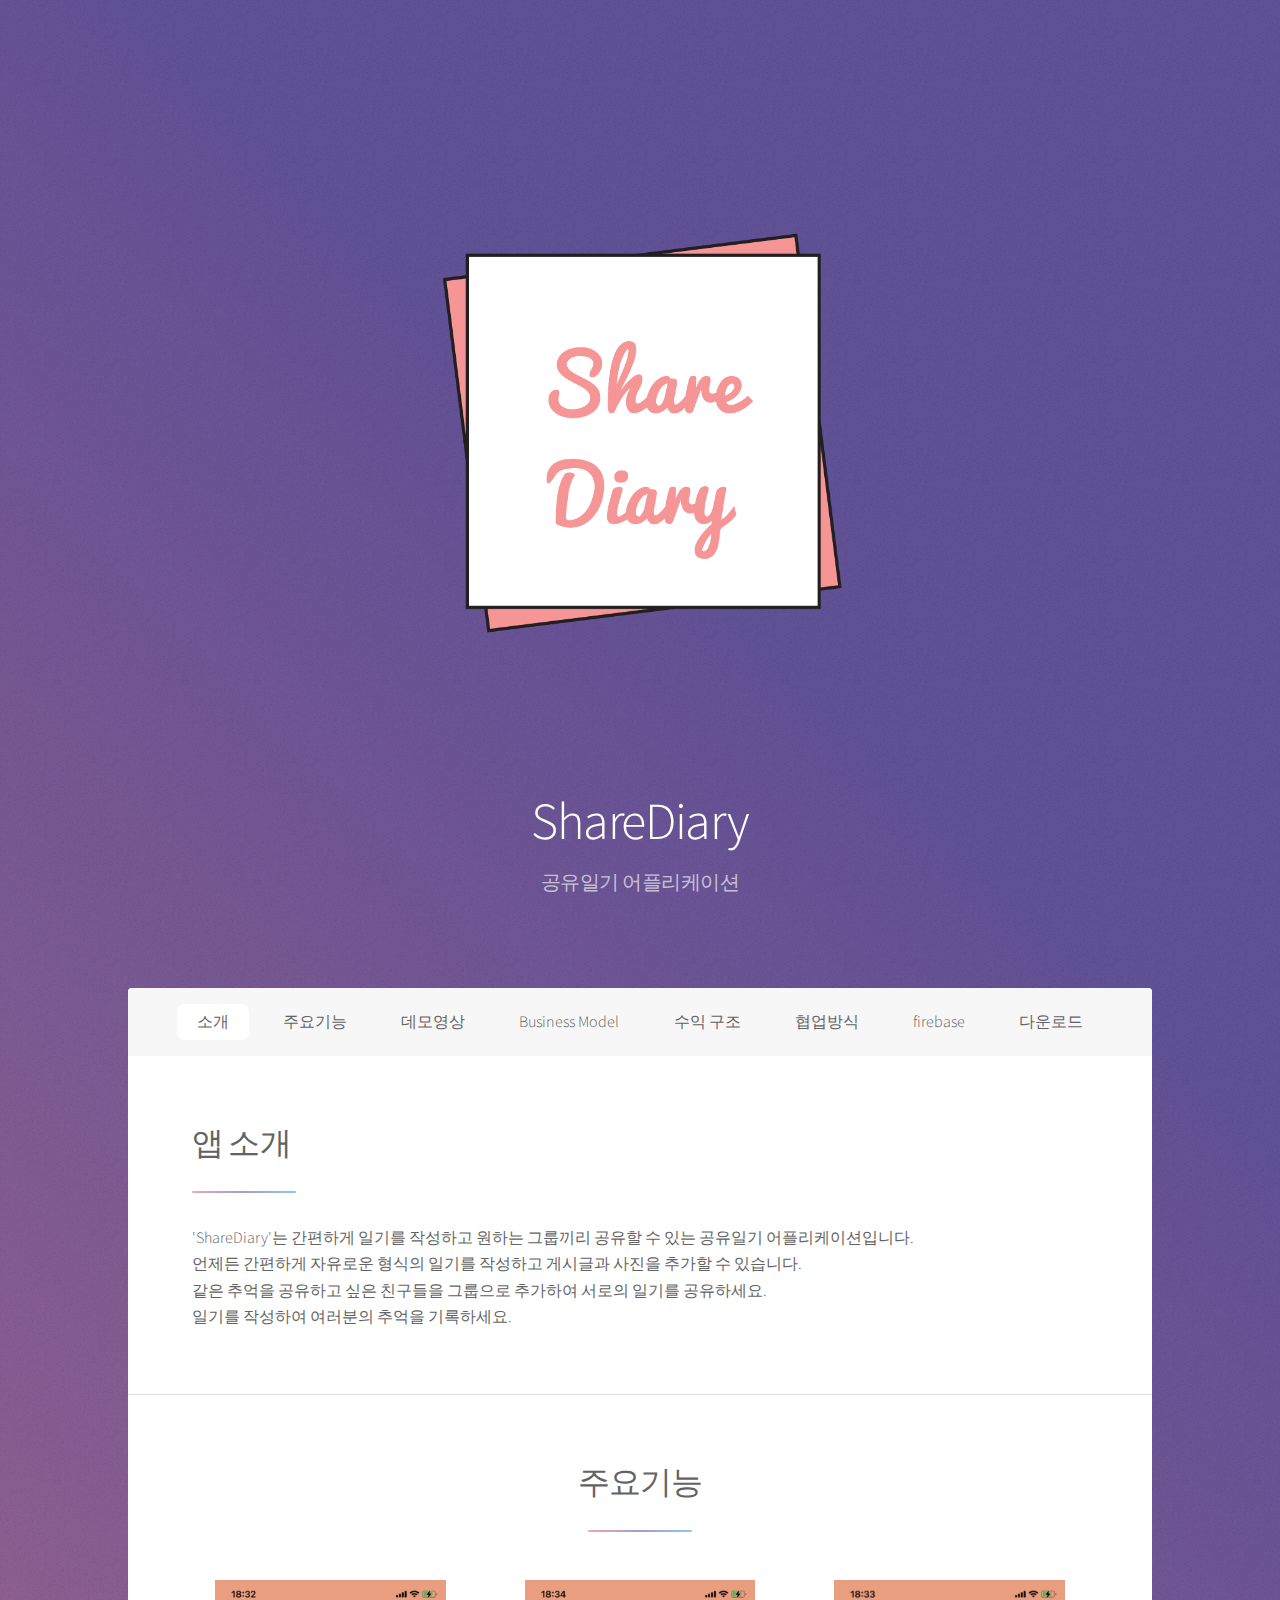
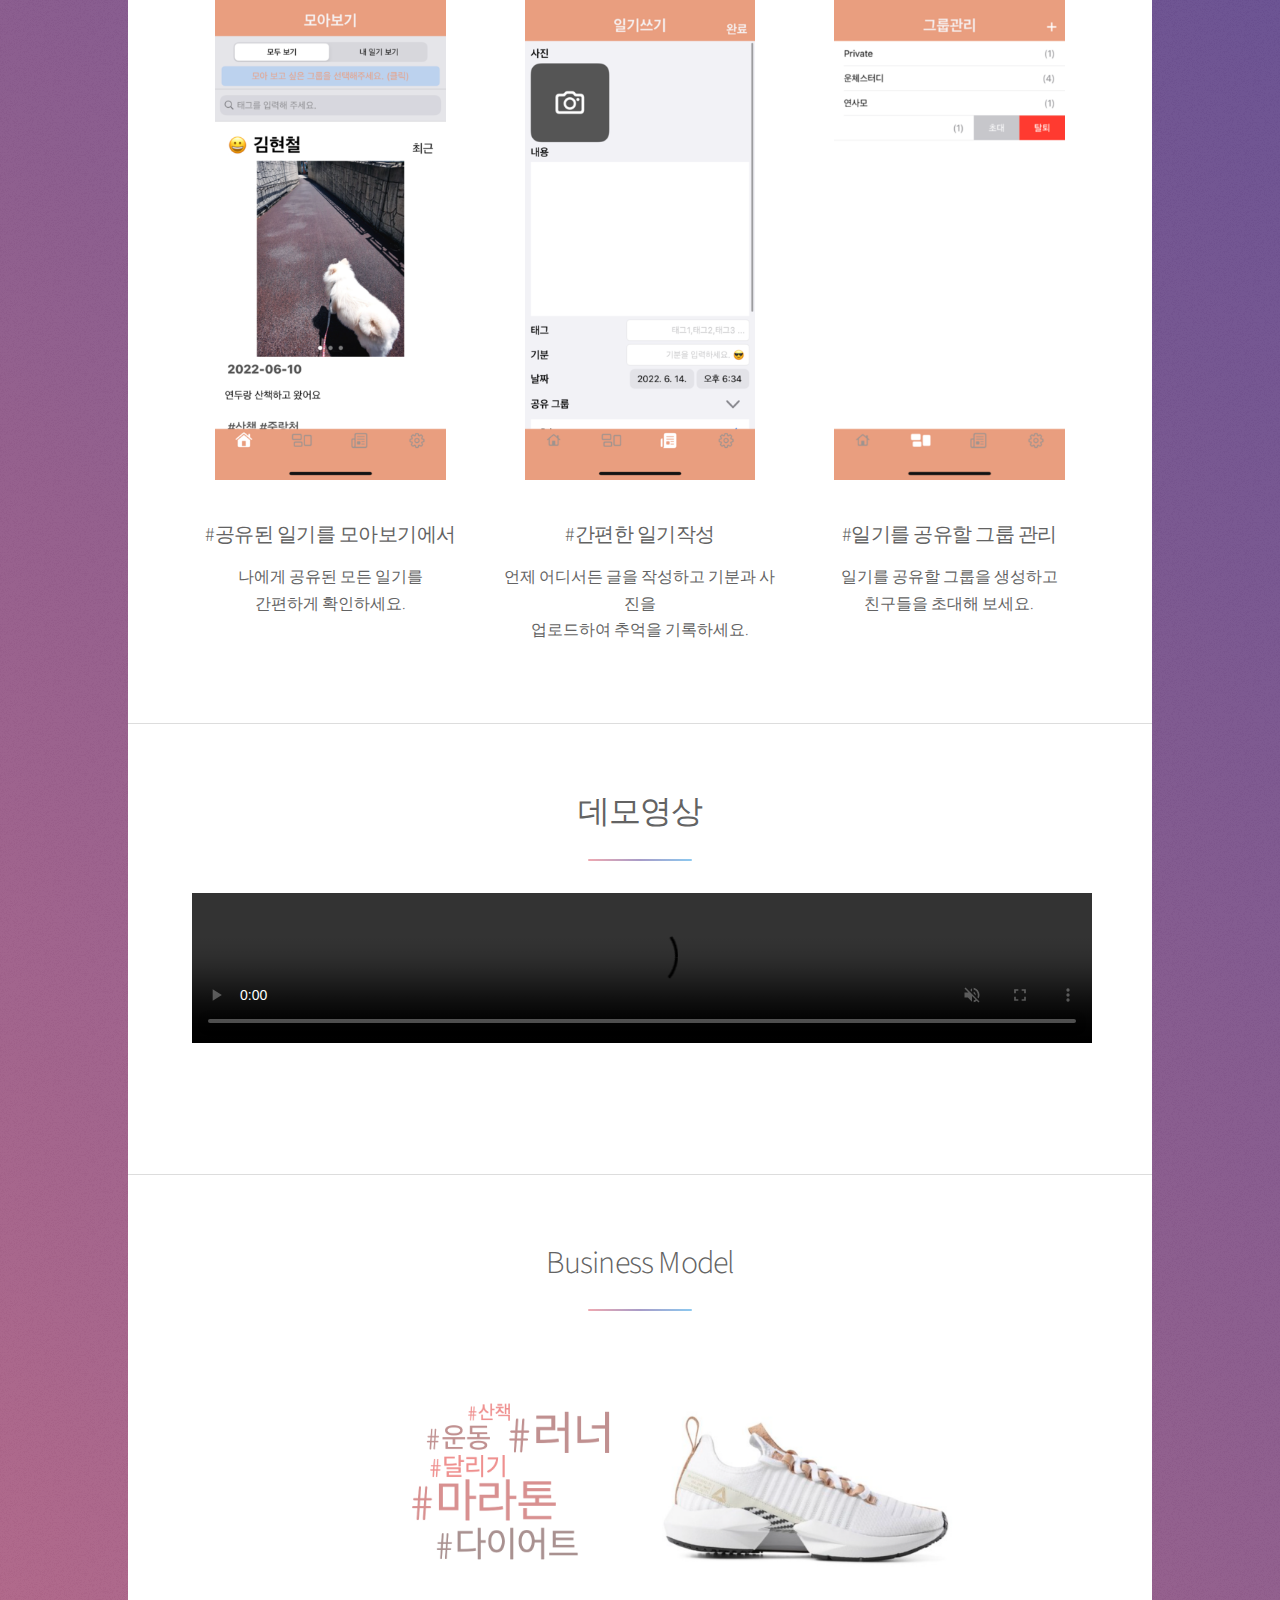
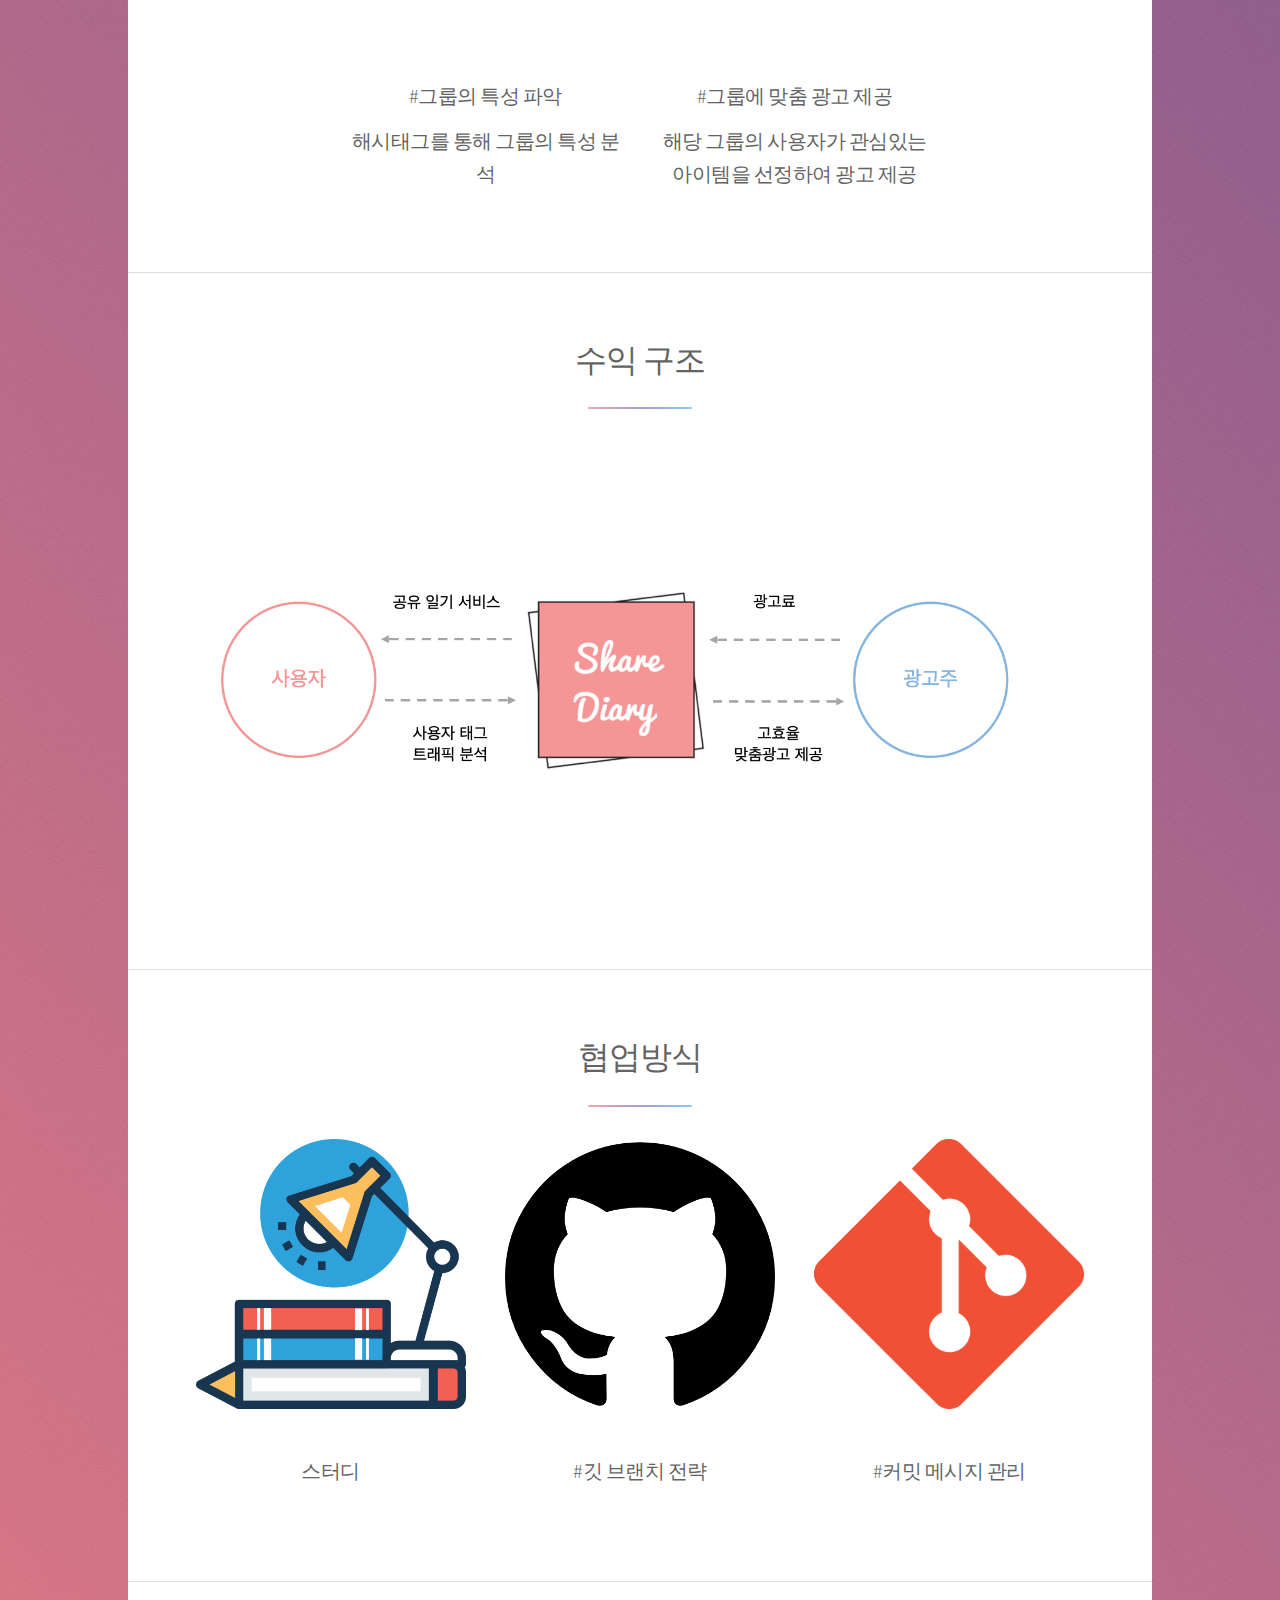
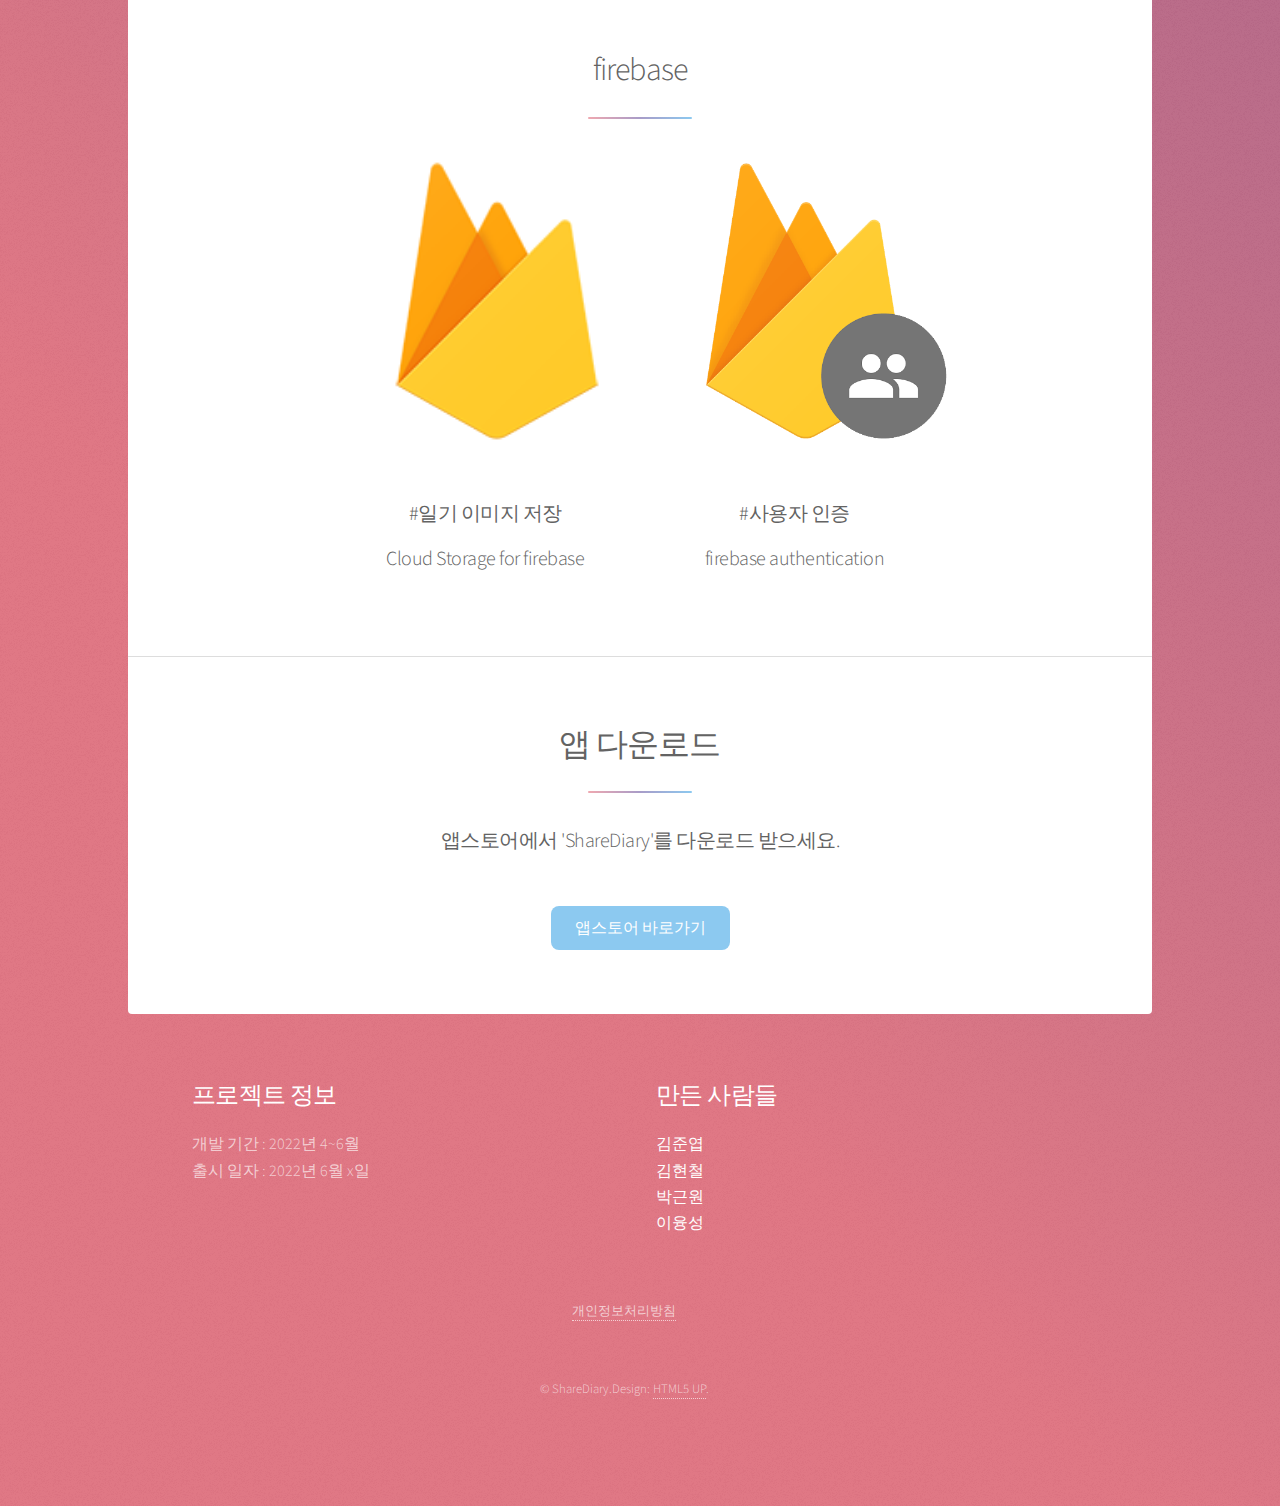
==== commit fbd7a951: "fix: readd privacy policy link" ====
--- a/docs/index.html
+++ b/docs/index.html
@@ -263,6 +263,7 @@
 								<!-- <li><a href="#" class="icon brands fa-dribbble alt"><span class="label">Dribbble</span></a></li> -->
 							</ul>
 						</section>
+						<p class="copyright"><a href="privacyPolicy.html">개인정보처리방침</a></p>
 						<p class="copyright">&copy; ShareDiary.Design: <a href="https://html5up.net">HTML5 UP</a>.</p>
 					</footer>
 
